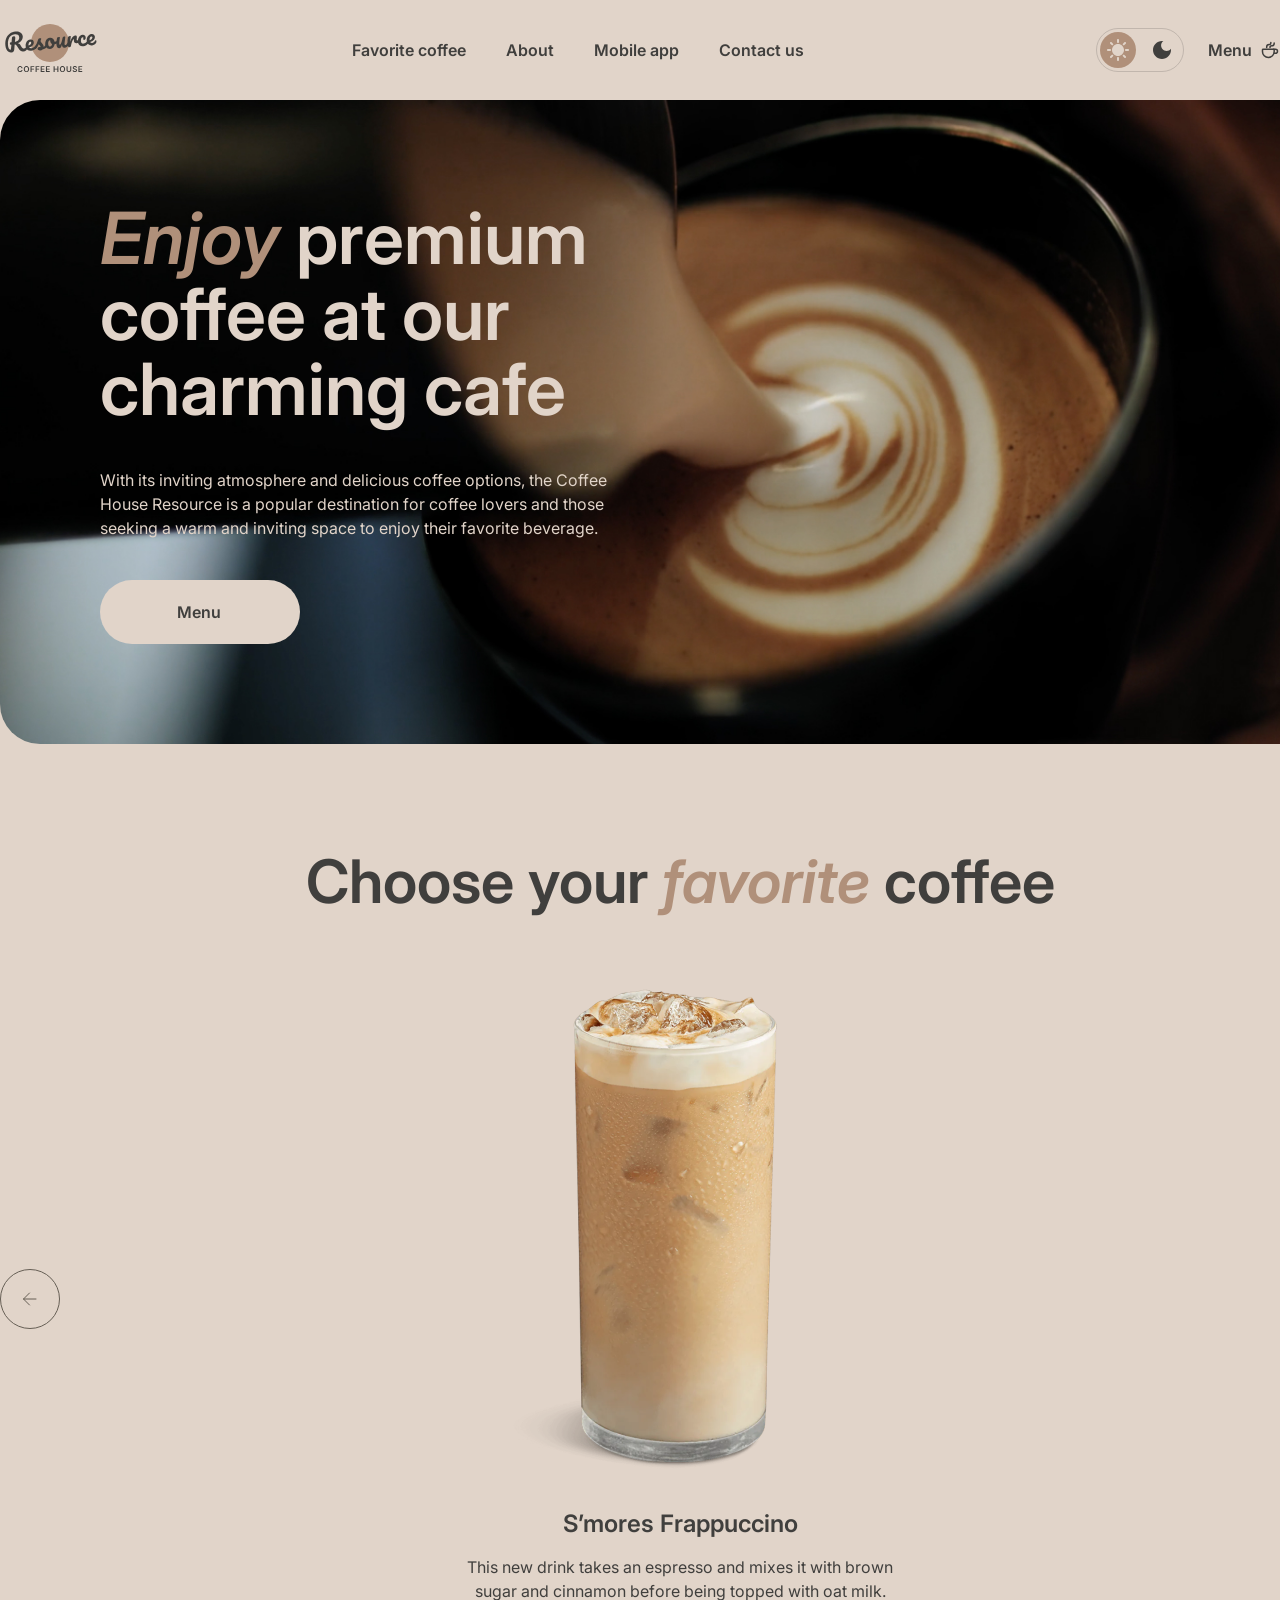
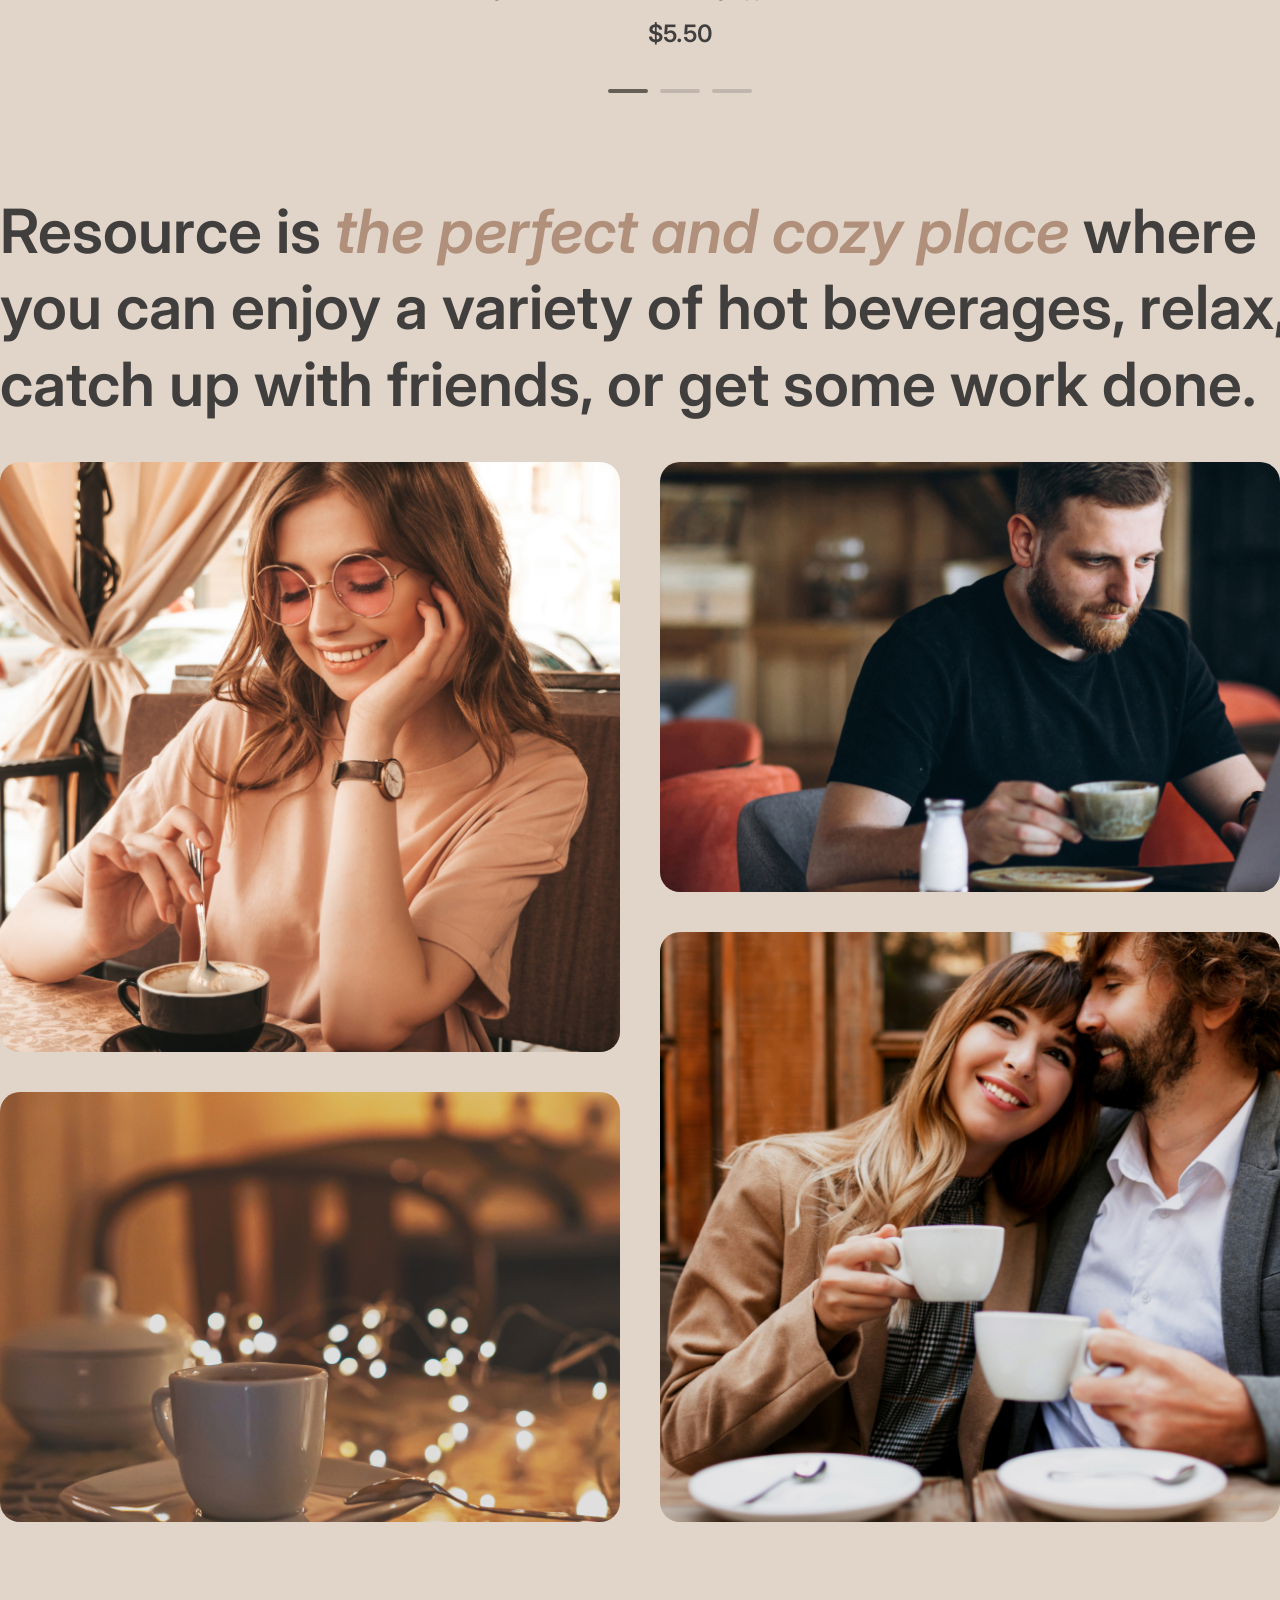
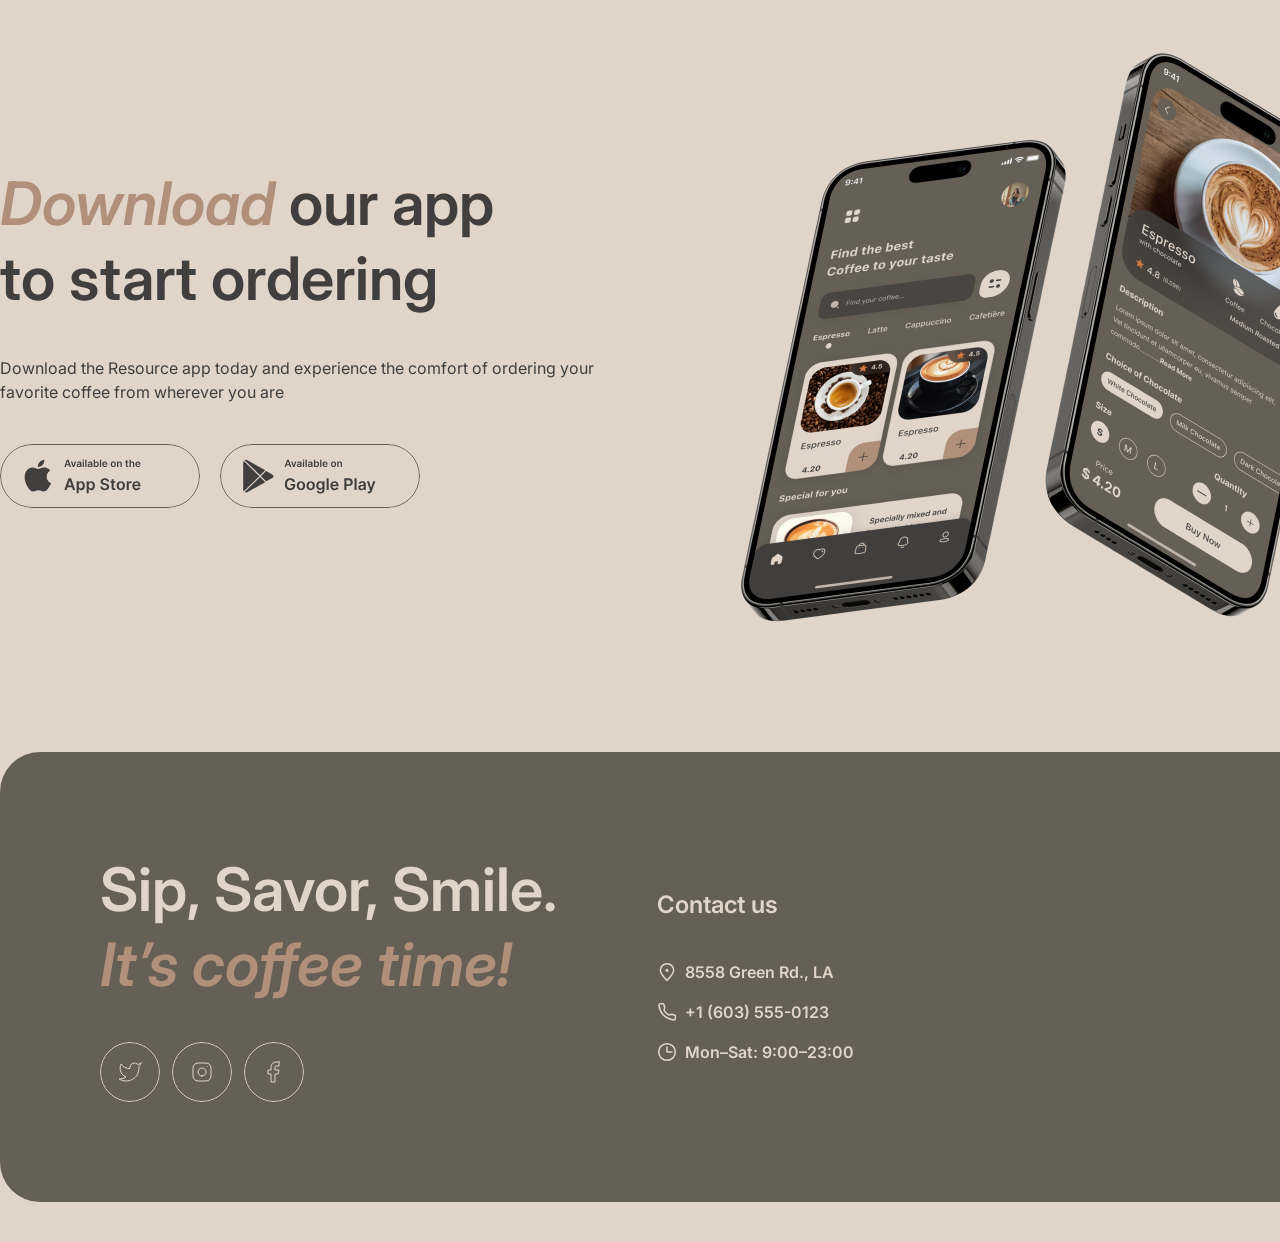
==== index.html @ 7d548858 "feat: add favicon" ====
<!DOCTYPE html>
<html lang="en">

<head>
    <meta charset="UTF-8">
    <meta name="viewport" content="width=device-width, initial-scale=1.0">
    <link rel="stylesheet" href="/css/style.css">
    <link rel="icon" href="img/icon/favicon.ico" type="image/x-icon">
    <title>Coffee House</title>
</head>

<body>
    <header class="header">
        <div class="header__container">

            <div class="header__logo">
                <a href="#">
                    <svg width="100" height="60" viewBox="0 0 100 60" fill="none" xmlns="http://www.w3.org/2000/svg">
                        <path
                            d="M69 25C69 35.4934 60.4934 44 50 44C39.5066 44 31 35.4934 31 25C31 14.5066 39.5066 6 50 6C60.4934 6 69 14.5066 69 25Z"
                            fill="#B0907A" />
                        <path
                            d="M95.6784 22.2913C95.8856 22.2732 96.0534 22.3548 96.1817 22.5364C96.326 22.7165 96.4127 22.9739 96.442 23.3086C96.4922 23.8824 96.4 24.3884 96.1652 24.8265C95.7789 25.5509 95.2359 26.1365 94.5362 26.5832C93.8524 27.0285 93.0084 27.295 92.0042 27.3829C90.4741 27.5168 89.2469 27.1664 88.3226 26.3318C87.3969 25.4812 86.8658 24.2749 86.7291 22.7129C86.6329 21.6131 86.7748 20.5727 87.1547 19.5919C87.5333 18.5951 88.1046 17.7822 88.8687 17.1532C89.6487 16.5229 90.5568 16.1623 91.5928 16.0717C92.5173 15.9908 93.2829 16.2049 93.8895 16.714C94.4948 17.2071 94.8386 17.9239 94.9209 18.8643C95.0171 19.9641 94.7016 20.9473 93.9743 21.814C93.2617 22.6633 91.9772 23.4021 90.1208 24.0303C90.5675 24.73 91.2451 25.0401 92.1537 24.9606C92.8072 24.9035 93.3279 24.7053 93.7158 24.3662C94.1197 24.0257 94.5692 23.4725 95.0643 22.7064C95.2346 22.4506 95.4393 22.3122 95.6784 22.2913ZM91.3914 18.4503C90.8016 18.5019 90.3295 18.8885 89.9751 19.6102C89.6365 20.3304 89.5098 21.1767 89.5949 22.149L89.5991 22.1968C90.5199 21.8914 91.2318 21.4918 91.7347 20.9981C92.2376 20.5044 92.4632 19.9626 92.4117 19.3729C92.3852 19.0701 92.2766 18.8386 92.0859 18.6786C91.9098 18.5013 91.6783 18.4252 91.3914 18.4503Z"
                            fill="currentColor" />
                        <path
                            d="M83.2976 28.1446C81.7356 28.2812 80.4779 27.9496 79.5245 27.1496C78.5857 26.3324 78.0529 25.1985 77.926 23.748C77.813 22.457 77.969 21.303 78.394 20.2861C78.819 19.2691 79.4149 18.4621 80.1818 17.865C80.9487 17.2679 81.7784 16.9303 82.671 16.8522C83.5477 16.7755 84.2481 16.9793 84.7723 17.4634C85.311 17.9302 85.6159 18.5701 85.6871 19.383C85.7456 20.0524 85.6437 20.6315 85.3813 21.1202C85.1348 21.6076 84.7725 21.8722 84.2944 21.914C83.9915 21.9405 83.7382 21.8904 83.5344 21.7637C83.3465 21.6356 83.2414 21.444 83.2191 21.189C83.2093 21.0774 83.2141 20.9485 83.2334 20.8022C83.2527 20.656 83.2676 20.5503 83.278 20.4851C83.3367 20.2391 83.357 20.0125 83.3389 19.8052C83.3208 19.598 83.2511 19.4435 83.1297 19.3417C83.0243 19.2385 82.876 19.1953 82.6847 19.212C82.3181 19.2441 81.9901 19.4414 81.7006 19.804C81.4097 20.1507 81.193 20.6113 81.0506 21.1859C80.9081 21.7605 80.8661 22.3826 80.9247 23.052C81.0865 24.901 81.9723 25.755 83.5821 25.6142C84.2356 25.557 84.9181 25.2804 85.6296 24.7845C86.3556 24.2713 87.0469 23.5443 87.7034 22.6035C87.8752 22.3636 88.0806 22.2332 88.3197 22.2123C88.5269 22.1942 88.6946 22.2759 88.8229 22.4574C88.9672 22.6375 89.054 22.8949 89.0832 23.2296C89.1362 23.8353 89.028 24.3427 88.7587 24.7517C88.0904 25.7417 87.2526 26.5378 86.2452 27.1399C85.2524 27.7246 84.2699 28.0595 83.2976 28.1446Z"
                            fill="currentColor" />
                        <path
                            d="M69.548 29.3475C68.9423 29.4005 68.4841 29.1193 68.1733 28.5041C67.8784 27.8874 67.6696 26.8778 67.5469 25.4752C67.3656 23.4031 67.4882 21.4088 67.9148 19.4923C68.0179 19.0175 68.2197 18.6626 68.5203 18.4275C68.8355 18.1751 69.288 18.0231 69.8778 17.9715C70.1965 17.9436 70.4232 17.9639 70.5577 18.0324C70.6921 18.101 70.7692 18.2468 70.7887 18.47C70.811 18.725 70.7416 19.3093 70.5806 20.2228C70.477 20.8743 70.3983 21.4433 70.3445 21.9298C70.2907 22.4164 70.2626 23.0131 70.2602 23.72C70.6663 22.3032 71.1584 21.1359 71.7366 20.218C72.3148 19.3001 72.8987 18.6307 73.4883 18.2097C74.0938 17.7873 74.6595 17.5531 75.1855 17.5071C76.2215 17.4165 76.7849 17.8892 76.8755 18.9252C76.8936 19.1324 76.8658 19.6408 76.7921 20.4503C76.7204 21.099 76.6915 21.503 76.7054 21.6624C76.7542 22.2203 76.9779 22.4818 77.3764 22.4469C77.8227 22.4079 78.3658 22.007 79.0057 21.2444C79.1948 21.019 79.4009 20.8966 79.6241 20.8771C79.8313 20.8589 79.9991 20.9406 80.1274 21.1221C80.2702 21.2863 80.3549 21.5198 80.3814 21.8227C80.433 22.4124 80.314 22.8886 80.0245 23.2512C79.6187 23.7525 79.1275 24.197 78.5511 24.5847C77.9893 24.9551 77.3736 25.1695 76.7042 25.2281C75.8594 25.302 75.1951 25.1433 74.7111 24.752C74.2431 24.3593 73.977 23.7963 73.9129 23.0632C73.892 22.8241 73.895 22.5829 73.9219 22.3396C73.9258 22.018 73.923 21.8015 73.9132 21.6899C73.8909 21.4349 73.7921 21.315 73.6167 21.3304C73.3777 21.3513 73.0826 21.6501 72.7315 22.2269C72.395 22.7864 72.0738 23.5212 71.768 24.4313C71.4621 25.3414 71.2322 26.2931 71.0782 27.2863C70.9684 28.0508 70.8058 28.5789 70.5904 28.8708C70.3896 29.1454 70.0421 29.3043 69.548 29.3475Z"
                            fill="currentColor" />
                        <path
                            d="M59.2452 30.2489C58.5279 30.3116 57.9096 30.0365 57.3902 29.4234C56.8853 28.793 56.5897 27.9837 56.5032 26.9955C56.3986 25.8 56.3828 24.7012 56.4557 23.6991C56.5273 22.6809 56.6975 21.598 56.9665 20.4502C57.0841 19.9581 57.2772 19.5958 57.546 19.3635C57.8148 19.1312 58.26 18.9879 58.8816 18.9335C59.2323 18.9028 59.4762 18.9377 59.6135 19.0381C59.7667 19.1371 59.8531 19.2982 59.8726 19.5214C59.8838 19.6489 59.8337 20.0869 59.7226 20.8354C59.6148 21.4391 59.534 21.9842 59.4802 22.4708C59.3078 24.1723 59.246 25.302 59.2948 25.8598C59.3241 26.1946 59.3849 26.4302 59.4771 26.5666C59.568 26.6872 59.7011 26.7398 59.8764 26.7244C60.1155 26.7035 60.3895 26.4386 60.6983 25.9298C61.023 25.4195 61.3421 24.6608 61.6555 23.6537C61.9849 22.6451 62.2788 21.4148 62.5372 19.9628C62.6229 19.4735 62.7842 19.114 63.0211 18.8845C63.2739 18.6536 63.6633 18.5151 64.1893 18.4691C64.5559 18.4371 64.8151 18.4626 64.967 18.5456C65.1174 18.6128 65.203 18.7659 65.224 19.005C65.2588 19.4035 65.1551 20.5127 64.9128 22.3328C64.645 24.412 64.532 25.6907 64.5739 26.1689C64.6004 26.4718 64.685 26.7053 64.8279 26.8694C64.9693 27.0177 65.1437 27.0827 65.3509 27.0646C65.6697 27.0367 66.0275 26.8127 66.4244 26.3925C66.8358 25.955 67.3698 25.2658 68.0263 24.325C68.198 24.0851 68.4035 23.9547 68.6425 23.9338C68.8498 23.9157 69.0175 23.9974 69.1458 24.1789C69.2901 24.359 69.3768 24.6164 69.4061 24.9511C69.4619 25.5887 69.3537 26.096 69.0815 26.4732C68.4701 27.3779 67.7896 28.1361 67.04 28.7478C66.3064 29.358 65.4375 29.7071 64.4334 29.795C63.6683 29.8619 63.0766 29.6165 62.6585 29.0588C62.2562 28.4998 62.0084 27.6863 61.9149 26.6184C61.7388 27.7259 61.4055 28.5983 60.9152 29.2355C60.4235 29.8567 59.8668 30.1945 59.2452 30.2489Z"
                            fill="currentColor" />
                        <path
                            d="M57.5606 22.8797C57.7678 22.8616 57.9362 22.9512 58.0659 23.1487C58.1956 23.3461 58.2744 23.6042 58.3023 23.923C58.3692 24.6881 58.1779 25.1626 57.7282 25.3465C56.8011 25.7649 55.7659 26.0482 54.6225 26.1964C54.4367 27.5618 53.9332 28.69 53.1117 29.5809C52.2888 30.456 51.3115 30.943 50.1799 31.042C49.2235 31.1257 48.3824 30.9664 47.6566 30.5641C46.9467 30.1605 46.383 29.5914 45.9654 28.857C45.5478 28.1226 45.3 27.3091 45.2219 26.4165C45.1159 25.2052 45.2529 24.1091 45.6328 23.1282C46.0114 22.1314 46.5841 21.3345 47.351 20.7374C48.1165 20.1243 48.9933 19.7746 49.9816 19.6881C51.1929 19.5821 52.2022 19.9194 53.0093 20.7001C53.8309 21.4634 54.3592 22.4531 54.5941 23.6692C55.339 23.5559 56.2177 23.3184 57.23 22.9568C57.3547 22.9138 57.4649 22.8881 57.5606 22.8797ZM50.1494 28.491C50.6595 28.4463 51.0797 28.2008 51.41 27.7543C51.7563 27.3064 51.959 26.6864 52.0182 25.8942C51.4948 25.6027 51.0739 25.1979 50.7555 24.6796C50.4531 24.16 50.2754 23.5974 50.2224 22.9917C50.2001 22.7367 50.2017 22.4795 50.2272 22.2203L50.1076 22.2308C49.4701 22.2866 48.9633 22.6441 48.5873 23.3034C48.2259 23.9453 48.094 24.8242 48.1916 25.9399C48.2683 26.8165 48.4942 27.4713 48.8694 27.9043C49.2605 28.3358 49.6872 28.5314 50.1494 28.491Z"
                            fill="currentColor" />
                        <path
                            d="M40.3093 32.4356C39.4805 32.5081 38.8262 32.3726 38.3464 32.0291C37.8826 31.6842 37.6298 31.2727 37.5879 30.7945C37.5517 30.3801 37.6717 30.0082 37.9481 29.6789C38.2244 29.3495 38.6575 29.1591 39.2472 29.1075C39.4544 29.0893 39.6956 29.0923 39.9708 29.1164C40.2604 29.1232 40.4777 29.1283 40.6226 29.1317C40.5704 28.7187 40.4406 28.3365 40.2332 27.9853C40.0417 27.6326 39.8038 27.3001 39.5195 26.9877C39.2338 26.6593 38.9682 26.3774 38.7228 26.1419C38.3109 27.1255 37.8851 27.9498 37.4454 28.6146C37.0216 29.2781 36.5472 29.9139 36.0222 30.5219C35.7604 30.8339 35.4701 31.0039 35.1513 31.0318C34.8963 31.0541 34.6814 30.9845 34.5067 30.8232C34.3306 30.6458 34.2307 30.4217 34.207 30.1507C34.1791 29.8319 34.2648 29.5273 34.4643 29.2368L34.7416 28.8271C35.5235 27.6665 36.1068 26.7161 36.4918 25.9757C36.7223 25.4898 36.9874 24.8482 37.2871 24.0511C37.5853 23.238 37.8735 22.4017 38.1517 21.5422C38.3932 20.8143 38.9921 20.4086 39.9484 20.3249C40.3947 20.2859 40.709 20.2985 40.8913 20.3629C41.0736 20.4273 41.1725 20.5471 41.1878 20.7224C41.1962 20.8181 41.1775 20.9723 41.1319 21.1851C41.0863 21.3978 41.0167 21.6127 40.9233 21.8297C40.6866 22.4286 40.5857 22.9273 40.6205 23.3258C40.6415 23.5649 40.7442 23.8209 40.9286 24.0938C41.1291 24.3654 41.4235 24.701 41.8118 25.1007C42.3804 25.7255 42.8131 26.2659 43.11 26.7217C43.4214 27.1603 43.6015 27.6585 43.6503 28.2163C43.6642 28.3757 43.6678 28.6003 43.6611 28.89C44.4156 28.5188 45.2617 27.6337 46.1993 26.2346C46.371 25.9947 46.5765 25.8643 46.8155 25.8434C47.0227 25.8253 47.1905 25.907 47.3188 26.0885C47.4631 26.2686 47.5498 26.526 47.5791 26.8607C47.6321 27.4664 47.5239 27.9738 47.2545 28.3828C46.544 29.4408 45.8382 30.1851 45.1371 30.6159C44.4505 31.0293 43.5747 31.2986 42.5095 31.424C41.9194 32.0217 41.186 32.3589 40.3093 32.4356Z"
                            fill="currentColor" />
                        <path
                            d="M36.6171 26.7357C36.8243 26.7176 36.9921 26.7993 37.1204 26.9808C37.2646 27.1609 37.3514 27.4183 37.3807 27.753C37.4365 28.3906 37.3283 28.898 37.0561 29.2751C36.5291 30.044 35.7502 30.7787 34.7193 31.4792C33.7044 32.1783 32.5833 32.5815 31.3559 32.6889C29.6823 32.8353 28.3436 32.4947 27.3396 31.6671C26.3356 30.8394 25.7646 29.6366 25.6266 28.0586C25.5304 26.9588 25.6722 25.9185 26.0522 24.9377C26.4308 23.9409 27.0021 23.128 27.7662 22.499C28.5462 21.8686 29.4542 21.5081 30.4903 21.4175C31.4147 21.3366 32.1803 21.5507 32.787 22.0597C33.3923 22.5529 33.7361 23.2696 33.8183 24.21C33.9145 25.3098 33.599 26.2931 32.8718 27.1598C32.1591 28.0091 30.8826 28.7472 29.0422 29.3739C29.5048 30.0723 30.294 30.3726 31.4098 30.275C32.127 30.2123 32.9183 29.8941 33.7836 29.3205C34.6634 28.7296 35.4025 27.9984 36.0009 27.1269C36.1726 26.887 36.378 26.7566 36.6171 26.7357ZM30.2888 23.7961C29.6991 23.8477 29.227 24.2343 28.8725 24.9559C28.534 25.6762 28.4073 26.5224 28.4923 27.4947L28.4965 27.5425C29.4174 27.2371 30.1293 26.8376 30.6322 26.3438C31.1351 25.8501 31.3607 25.3084 31.3091 24.7187C31.2826 24.4158 31.174 24.1844 30.9834 24.0244C30.8072 23.8471 30.5757 23.771 30.2888 23.7961Z"
                            fill="currentColor" />
                        <path
                            d="M27.6906 27.5167C27.8978 27.4986 28.0656 27.5802 28.1939 27.7618C28.3382 27.9419 28.4249 28.1993 28.4542 28.534C28.5086 29.1556 28.4004 29.663 28.1296 30.0561C27.4454 31.0475 26.7351 31.8324 25.9987 32.4108C25.261 32.9732 24.3581 33.3011 23.2902 33.3946C22.2541 33.4852 21.3451 33.2837 20.5631 32.79C19.797 32.2948 19.028 31.3985 18.256 30.1008C17.6351 29.063 17.151 28.3023 16.8035 27.8187C16.4547 27.3192 16.119 26.9711 15.7967 26.7745C15.4903 26.5764 15.1198 26.4723 14.6852 26.4622C14.6508 26.8025 14.5595 27.8705 14.4114 29.6662C14.3537 30.4743 14.3165 30.9675 14.3 31.1456C14.2256 32.1318 13.9724 32.9088 13.5402 33.4767C13.1067 34.0285 12.4038 34.347 11.4315 34.4321C10.3636 34.5255 9.38799 34.2977 8.50477 33.7486C7.63609 33.1821 6.9298 32.3605 6.38589 31.2839C5.84059 30.1912 5.50518 28.9276 5.37968 27.4931C5.1454 24.8154 5.40544 22.4637 6.15978 20.4383C6.93006 18.4114 8.10738 16.8148 9.69174 15.6482C11.2906 14.4644 13.1899 13.7762 15.3895 13.5838C16.9196 13.4499 18.223 13.5688 19.2994 13.9404C20.3759 14.312 21.1968 14.8826 21.762 15.6523C22.3432 16.4205 22.6784 17.3147 22.7676 18.3348C22.8457 19.2274 22.7073 20.1229 22.3522 21.0212C22.0117 21.9023 21.4476 22.7065 20.66 23.4339C19.8724 24.1613 18.8869 24.7374 17.7034 25.1622C18.4866 25.3024 19.1057 25.5856 19.5605 26.0115C20.0154 26.4375 20.4891 27.0787 20.9816 27.935C21.5115 28.8523 22.0112 29.5153 22.4806 29.9239C22.966 30.3312 23.4955 30.5097 24.0693 30.4595C24.5794 30.4149 25.0509 30.205 25.4838 29.8298C25.9154 29.4387 26.4456 28.7981 27.0744 27.9079C27.2461 27.668 27.4515 27.5376 27.6906 27.5167ZM11.3837 26.7269C10.8418 26.7743 10.4561 26.6796 10.2266 26.4427C10.013 26.2044 9.89225 25.9259 9.86436 25.6071C9.8309 25.2245 9.92394 24.9112 10.1435 24.6672C10.379 24.4217 10.6562 24.285 10.9749 24.2572L11.5727 24.2049C11.691 22.6205 11.8123 21.2527 11.9364 20.1015C12.053 19.0474 12.6771 18.4708 13.8088 18.3718C14.7173 18.2923 15.2071 18.659 15.2782 19.4719C15.2936 19.6472 15.2975 19.7834 15.2899 19.8804L14.9199 23.912C15.7764 23.7889 16.5393 23.5134 17.2085 23.0854C17.8937 22.656 18.4149 22.0965 18.7722 21.4067C19.1454 20.7156 19.2957 19.9556 19.2232 19.1267C19.1353 18.1226 18.7236 17.3636 17.988 16.8497C17.2524 16.3359 16.2232 16.1368 14.9002 16.2526C13.3382 16.3892 12.0016 16.8997 10.8904 17.7839C9.79381 18.6508 8.98568 19.8779 8.46605 21.4652C7.94503 23.0366 7.78003 24.9141 7.97108 27.0978C8.06033 28.1179 8.24063 28.9855 8.51198 29.7005C8.78334 30.4156 9.08648 30.9432 9.42139 31.2833C9.75631 31.6234 10.0592 31.7816 10.3302 31.7579C10.5374 31.7398 10.6957 31.6215 10.8051 31.4031C10.9304 31.1834 11.0127 30.8389 11.052 30.3697L11.3837 26.7269Z"
                            fill="currentColor" />
                        <path
                            d="M78.4033 54V48.1818H82.1874V49.0653H79.4573V50.6449H81.9914V51.5284H79.4573V53.1165H82.2101V54H78.4033Z"
                            fill="currentColor" />
                        <path
                            d="M75.9698 49.7813C75.9433 49.5332 75.8316 49.34 75.6346 49.2017C75.4395 49.0635 75.1857 48.9943 74.8732 48.9943C74.6535 48.9943 74.4651 49.0275 74.3079 49.0938C74.1507 49.1601 74.0304 49.25 73.9471 49.3637C73.8638 49.4773 73.8211 49.607 73.8192 49.7529C73.8192 49.8741 73.8467 49.9792 73.9016 50.0682C73.9585 50.1572 74.0352 50.233 74.1317 50.2955C74.2283 50.3561 74.3353 50.4072 74.4528 50.4489C74.5702 50.4906 74.6886 50.5256 74.8079 50.554L75.3533 50.6904C75.573 50.7415 75.7842 50.8106 75.9869 50.8977C76.1914 50.9849 76.3742 51.0947 76.5352 51.2273C76.698 51.3599 76.8268 51.5199 76.9215 51.7074C77.0162 51.8949 77.0636 52.1146 77.0636 52.3665C77.0636 52.7074 76.9764 53.0076 76.8022 53.2671C76.628 53.5246 76.3761 53.7263 76.0465 53.8722C75.7189 54.0161 75.3221 54.0881 74.8562 54.0881C74.4035 54.0881 74.0105 54.018 73.6772 53.8779C73.3458 53.7377 73.0863 53.5332 72.8988 53.2642C72.7132 52.9953 72.6128 52.6676 72.5977 52.2813H73.6346C73.6497 52.4839 73.7122 52.6525 73.8221 52.787C73.9319 52.9214 74.0749 53.0218 74.2511 53.0881C74.4291 53.1544 74.628 53.1875 74.8477 53.1875C75.0768 53.1875 75.2776 53.1534 75.4499 53.0852C75.6242 53.0152 75.7605 52.9186 75.859 52.7955C75.9575 52.6705 76.0077 52.5246 76.0096 52.358C76.0077 52.2065 75.9632 52.0815 75.8761 51.983C75.7889 51.8826 75.6668 51.7993 75.5096 51.733C75.3543 51.6648 75.1725 51.6042 74.9641 51.5512L74.3022 51.3807C73.823 51.2576 73.4442 51.071 73.1658 50.821C72.8893 50.5692 72.7511 50.2349 72.7511 49.8182C72.7511 49.4754 72.8439 49.1752 73.0295 48.9176C73.217 48.6601 73.4717 48.4602 73.7937 48.3182C74.1156 48.1743 74.4802 48.1023 74.8874 48.1023C75.3003 48.1023 75.6621 48.1743 75.9727 48.3182C76.2852 48.4602 76.5304 48.6582 76.7085 48.912C76.8865 49.1638 76.9783 49.4536 76.984 49.7813H75.9698Z"
                            fill="currentColor" />
                        <path
                            d="M70.2086 48.1818H71.2626V51.983C71.2626 52.3996 71.1641 52.7661 70.9672 53.0824C70.7721 53.3987 70.4975 53.6458 70.1433 53.8239C69.7891 54 69.3753 54.0881 68.9018 54.0881C68.4264 54.0881 68.0117 54 67.6575 53.8239C67.3033 53.6458 67.0287 53.3987 66.8336 53.0824C66.6386 52.7661 66.541 52.3996 66.541 51.983V48.1818H67.595V51.8949C67.595 52.1373 67.648 52.3532 67.7541 52.5426C67.862 52.732 68.0136 52.8807 68.2086 52.9886C68.4037 53.0947 68.6348 53.1477 68.9018 53.1477C69.1689 53.1477 69.3999 53.0947 69.595 52.9886C69.792 52.8807 69.9435 52.732 70.0495 52.5426C70.1556 52.3532 70.2086 52.1373 70.2086 51.8949V48.1818Z"
                            fill="currentColor" />
                        <path
                            d="M65.1444 51.0909C65.1444 51.7178 65.027 52.2548 64.7922 52.7017C64.5592 53.1468 64.241 53.4877 63.8376 53.7245C63.4361 53.9612 62.9806 54.0796 62.4711 54.0796C61.9617 54.0796 61.5052 53.9612 61.1018 53.7245C60.7003 53.4858 60.3821 53.144 60.1473 52.6989C59.9143 52.2519 59.7979 51.7159 59.7979 51.0909C59.7979 50.464 59.9143 49.9281 60.1473 49.483C60.3821 49.036 60.7003 48.6942 61.1018 48.4574C61.5052 48.2207 61.9617 48.1023 62.4711 48.1023C62.9806 48.1023 63.4361 48.2207 63.8376 48.4574C64.241 48.6942 64.5592 49.036 64.7922 49.483C65.027 49.9281 65.1444 50.464 65.1444 51.0909ZM64.0848 51.0909C64.0848 50.6496 64.0157 50.2775 63.8774 49.9745C63.741 49.6695 63.5516 49.4394 63.3092 49.2841C63.0668 49.1269 62.7874 49.0483 62.4711 49.0483C62.1549 49.0483 61.8755 49.1269 61.6331 49.2841C61.3907 49.4394 61.2003 49.6695 61.0621 49.9745C60.9257 50.2775 60.8575 50.6496 60.8575 51.0909C60.8575 51.5322 60.9257 51.9053 61.0621 52.2102C61.2003 52.5133 61.3907 52.7434 61.6331 52.9006C61.8755 53.0559 62.1549 53.1335 62.4711 53.1335C62.7874 53.1335 63.0668 53.0559 63.3092 52.9006C63.5516 52.7434 63.741 52.5133 63.8774 52.2102C64.0157 51.9053 64.0848 51.5322 64.0848 51.0909Z"
                            fill="currentColor" />
                        <path
                            d="M53.5918 54V48.1818H54.6458V50.6449H57.3418V48.1818H58.3986V54H57.3418V51.5284H54.6458V54H53.5918Z"
                            fill="currentColor" />
                        <path
                            d="M45.9482 54V48.1818H49.7323V49.0653H47.0022V50.6449H49.5363V51.5284H47.0022V53.1165H49.7551V54H45.9482Z"
                            fill="currentColor" />
                        <path
                            d="M40.6895 54V48.1818H44.4735V49.0653H41.7434V50.6449H44.2775V51.5284H41.7434V53.1165H44.4963V54H40.6895Z"
                            fill="currentColor" />
                        <path
                            d="M35.6016 54V48.1818H39.3288V49.0653H36.6555V50.6449H39.0732V51.5284H36.6555V54H35.6016Z"
                            fill="currentColor" />
                        <path
                            d="M30.5137 54V48.1818H34.2409V49.0653H31.5676V50.6449H33.9853V51.5284H31.5676V54H30.5137Z"
                            fill="currentColor" />
                        <path
                            d="M29.1181 51.0909C29.1181 51.7178 29.0007 52.2548 28.7658 52.7017C28.5328 53.1468 28.2147 53.4877 27.8113 53.7245C27.4097 53.9612 26.9542 54.0796 26.4448 54.0796C25.9353 54.0796 25.4789 53.9612 25.0755 53.7245C24.6739 53.4858 24.3558 53.144 24.1209 52.6989C23.888 52.2519 23.7715 51.7159 23.7715 51.0909C23.7715 50.464 23.888 49.9281 24.1209 49.483C24.3558 49.036 24.6739 48.6942 25.0755 48.4574C25.4789 48.2207 25.9353 48.1023 26.4448 48.1023C26.9542 48.1023 27.4097 48.2207 27.8113 48.4574C28.2147 48.6942 28.5328 49.036 28.7658 49.483C29.0007 49.9281 29.1181 50.464 29.1181 51.0909ZM28.0584 51.0909C28.0584 50.6496 27.9893 50.2775 27.851 49.9745C27.7147 49.6695 27.5253 49.4394 27.2828 49.2841C27.0404 49.1269 26.7611 49.0483 26.4448 49.0483C26.1285 49.0483 25.8491 49.1269 25.6067 49.2841C25.3643 49.4394 25.1739 49.6695 25.0357 49.9745C24.8993 50.2775 24.8311 50.6496 24.8311 51.0909C24.8311 51.5322 24.8993 51.9053 25.0357 52.2102C25.1739 52.5133 25.3643 52.7434 25.6067 52.9006C25.8491 53.0559 26.1285 53.1335 26.4448 53.1335C26.7611 53.1335 27.0404 53.0559 27.2828 52.9006C27.5253 52.7434 27.7147 52.5133 27.851 52.2102C27.9893 51.9053 28.0584 51.5322 28.0584 51.0909Z"
                            fill="currentColor" />
                        <path
                            d="M22.5536 50.1449H21.4911C21.4608 49.9707 21.4049 49.8163 21.3235 49.6818C21.2421 49.5455 21.1407 49.4299 21.0195 49.3352C20.8983 49.2406 20.7601 49.1695 20.6048 49.1222C20.4513 49.0729 20.2856 49.0483 20.1076 49.0483C19.7913 49.0483 19.511 49.1279 19.2667 49.287C19.0224 49.4442 18.8311 49.6752 18.6928 49.9801C18.5546 50.2832 18.4854 50.6534 18.4854 51.0909C18.4854 51.536 18.5546 51.911 18.6928 52.2159C18.833 52.519 19.0243 52.7481 19.2667 52.9034C19.511 53.0568 19.7904 53.1335 20.1048 53.1335C20.279 53.1335 20.4419 53.1108 20.5934 53.0654C20.7468 53.018 20.8841 52.9489 21.0053 52.858C21.1284 52.7671 21.2317 52.6553 21.315 52.5227C21.4002 52.3902 21.4589 52.2387 21.4911 52.0682L22.5536 52.0739C22.5138 52.3504 22.4277 52.6099 22.2951 52.8523C22.1644 53.0947 21.993 53.3087 21.7809 53.4943C21.5688 53.6781 21.3207 53.822 21.0366 53.9262C20.7525 54.0284 20.4371 54.0796 20.0906 54.0796C19.5792 54.0796 19.1228 53.9612 18.7212 53.7245C18.3197 53.4877 18.0034 53.1459 17.7724 52.6989C17.5413 52.2519 17.4258 51.7159 17.4258 51.0909C17.4258 50.464 17.5423 49.9281 17.7752 49.483C18.0082 49.036 18.3254 48.6942 18.7269 48.4574C19.1284 48.2207 19.583 48.1023 20.0906 48.1023C20.4144 48.1023 20.7156 48.1477 20.994 48.2387C21.2724 48.3296 21.5205 48.4631 21.7383 48.6392C21.9561 48.8135 22.1351 49.0275 22.2752 49.2813C22.4173 49.5332 22.5101 49.821 22.5536 50.1449Z"
                            fill="currentColor" />
                    </svg>
                </a>
            </div>

            <nav class="header__nav">
                <ul class="header__nav-list">
                    <li><a href="#slider">Favorite coffee</a></li>
                    <li><a href="#about">About</a></li>
                    <li><a href="#app">Mobile app</a></li>
                    <li><a href="#footer">Contact us</a></li>
                    <li>
                        <div class="header__menu-mobile">
                            <a href="menu.html">Menu</a>
                            <svg width="40" height="40" viewBox="0 0 40 40" fill="none"
                                xmlns="http://www.w3.org/2000/svg">
                                <path
                                    d="M28.334 18.9333V25C28.334 30.5228 23.8568 35 18.334 35H15.0007C9.4778 35 5.00065 30.5228 5.00065 25V18.9333C5.00065 18.602 5.26928 18.3333 5.60065 18.3333H27.734C28.0654 18.3333 28.334 18.602 28.334 18.9333Z"
                                    stroke="currentColor" stroke-width="2" stroke-linecap="round"
                                    stroke-linejoin="round" />
                                <path
                                    d="M20.0007 15C20.0007 13.3334 21.1911 11.6667 23.5721 11.6667C24.0926 11.6667 24.7143 11.6667 25.334 11.6667C26.9909 11.6667 28.334 10.3236 28.334 8.66671V5.83337"
                                    stroke="currentColor" stroke-width="2" stroke-linecap="round"
                                    stroke-linejoin="round" />
                                <path
                                    d="M13.3327 15V12.1667C13.3327 10.5098 14.6758 9.16667 16.3327 9.16667H19.666C20.7706 9.16667 21.666 8.27124 21.666 7.16667V5"
                                    stroke="currentColor" stroke-width="2" stroke-linecap="round"
                                    stroke-linejoin="round" />
                                <path
                                    d="M26.666 18.3334H30.8327C33.1339 18.3334 34.9993 20.1989 34.9993 22.5C34.9993 24.8012 33.1339 26.6667 30.8327 26.6667H28.3327"
                                    stroke="currentColor" stroke-width="2" stroke-linecap="round"
                                    stroke-linejoin="round" />
                            </svg>

                        </div>
                    </li>
                </ul>
            </nav>

            <div class="header__theme">
                <div class="header__theme-switch">

                    <div class="switch-btn active" id="light">
                        <svg width="22" height="22" viewBox="0 0 22 22" fill="none" xmlns="http://www.w3.org/2000/svg">
                            <path
                                d="M10 3V1C10 0.45 10.45 0 11 0C11.55 0 12 0.45 12 1V3C12 3.55 11.55 4 11 4C10.45 4 10 3.55 10 3ZM17.36 6.05L18.77 4.63C19.16 4.24 19.16 3.61 18.77 3.22C18.38 2.83 17.75 2.83 17.36 3.22L15.95 4.64C15.56 5.03 15.56 5.66 15.95 6.05C16.34 6.44 16.97 6.44 17.36 6.05ZM21 10H19C18.45 10 18 10.45 18 11C18 11.55 18.45 12 19 12H21C21.55 12 22 11.55 22 11C22 10.45 21.55 10 21 10ZM11 18C10.45 18 10 18.45 10 19V21C10 21.55 10.45 22 11 22C11.55 22 12 21.55 12 21V19C12 18.45 11.55 18 11 18ZM4.64 6.05L3.22 4.64C2.83 4.25 2.83 3.61 3.22 3.23C3.61 2.85 4.25 2.84 4.63 3.23L6.04 4.64C6.43 5.03 6.43 5.67 6.04 6.05C5.65 6.43 5.02 6.44 4.64 6.05ZM15.95 15.95C15.56 16.34 15.56 16.98 15.95 17.36L17.36 18.77C17.75 19.16 18.39 19.16 18.77 18.77C19.16 18.38 19.16 17.74 18.77 17.36L17.36 15.95C16.98 15.56 16.34 15.56 15.95 15.95ZM1 12H3C3.55 12 4 11.55 4 11C4 10.45 3.55 10 3 10H1C0.45 10 0 10.45 0 11C0 11.55 0.45 12 1 12ZM4.64 18.78L6.05 17.37C6.44 16.98 6.44 16.34 6.05 15.96C5.66 15.58 5.02 15.57 4.64 15.96L3.23 17.37C2.84 17.76 2.84 18.4 3.23 18.78C3.61 19.17 4.25 19.17 4.64 18.78ZM11 5C7.69 5 5 7.69 5 11C5 14.31 7.69 17 11 17C14.31 17 17 14.31 17 11C17 7.69 14.31 5 11 5Z"
                                fill="currentColor" />
                        </svg>
                    </div>
                    <div class="switch-btn" id="dark">
                        <svg width="18" height="18" viewBox="0 0 18 18" fill="none" xmlns="http://www.w3.org/2000/svg">
                            <path
                                d="M9 0C4.03 0 0 4.03 0 9C0 13.97 4.03 18 9 18C13.97 18 18 13.97 18 9C18 8.54 17.96 8.08 17.9 7.64C16.92 9.01 15.32 9.9 13.5 9.9C10.52 9.9 8.1 7.48 8.1 4.5C8.1 2.69 8.99 1.08 10.36 0.0999999C9.92 0.0399999 9.46 0 9 0Z"
                                fill="currentColor" />
                        </svg>
                    </div>
                </div>
                <div class="header__menu">
                    <a href="menu.html">Menu</a>
                    <svg width="20" height="20" viewBox="0 0 20 20" fill="none" xmlns="http://www.w3.org/2000/svg">
                        <path
                            d="M14.166 9.76667V11.6667C14.166 14.8883 11.5543 17.5 8.33268 17.5C5.11102 17.5 2.49935 14.8883 2.49935 11.6667V9.76667C2.49935 9.4353 2.76798 9.16667 3.09935 9.16667H13.566C13.8974 9.16667 14.166 9.4353 14.166 9.76667Z"
                            stroke="currentColor" stroke-width="1.5" stroke-linecap="round" stroke-linejoin="round" />
                        <path
                            d="M9.99935 7.50002C9.99935 6.66669 10.5946 5.83335 11.7851 5.83335C13.1 5.83335 14.166 4.76737 14.166 3.4524V2.91669"
                            stroke="currentColor" stroke-width="1.5" stroke-linecap="round" stroke-linejoin="round" />
                        <path
                            d="M6.66732 7.5V7.08333C6.66732 5.70262 7.78661 4.58333 9.16732 4.58333C10.0878 4.58333 10.834 3.83714 10.834 2.91667V2.5"
                            stroke="currentColor" stroke-width="1.5" stroke-linecap="round" stroke-linejoin="round" />
                        <path
                            d="M13.334 9.16669H15.4173C16.5679 9.16669 17.5007 10.0994 17.5007 11.25C17.5007 12.4006 16.5679 13.3334 15.4173 13.3334H14.1673"
                            stroke="currentColor" stroke-width="1.5" stroke-linecap="round" stroke-linejoin="round" />
                    </svg>
                </div>
                <button class="header__burger" aria-label="Open menu">
                    <span></span>
                    <span></span>
                </button>
            </div>
        </div>
    </header>

    <section class="hero">
        <div class="hero__container">
            <h1 class="hero__title"><span>Enjoy</span> premium coffee at our charming cafe</h1>
            <div class="hero__descr">
                With its inviting atmosphere and delicious coffee options, the Coffee<br> House Resource is a popular
                destination for coffee lovers and those<br> seeking a warm and inviting space to enjoy their favorite
                beverage.
            </div>
            <a class="hero__btn" href="menu.html">
                <span>Menu</span>

                <svg class="hero__btn-ico" width="20" height="20" viewBox="0 0 20 20" fill="none"
                    xmlns="http://www.w3.org/2000/svg">
                    <path
                        d="M14.166 9.76667V11.6667C14.166 14.8883 11.5543 17.5 8.33268 17.5C5.11102 17.5 2.49935 14.8883 2.49935 11.6667V9.76667C2.49935 9.4353 2.76798 9.16667 3.09935 9.16667H13.566C13.8974 9.16667 14.166 9.4353 14.166 9.76667Z"
                        stroke="currentColor" stroke-width="1.5" stroke-linecap="round" stroke-linejoin="round" />
                    <path
                        d="M9.99935 7.50002C9.99935 6.66669 10.5946 5.83335 11.7851 5.83335C13.1 5.83335 14.166 4.76737 14.166 3.4524V2.91669"
                        stroke="currentColor" stroke-width="1.5" stroke-linecap="round" stroke-linejoin="round" />
                    <path
                        d="M6.66732 7.5V7.08333C6.66732 5.70262 7.78661 4.58333 9.16732 4.58333C10.0878 4.58333 10.834 3.83714 10.834 2.91667V2.5"
                        stroke="currentColor" stroke-width="1.5" stroke-linecap="round" stroke-linejoin="round" />
                    <path
                        d="M13.334 9.16669H15.4173C16.5679 9.16669 17.5007 10.0994 17.5007 11.25C17.5007 12.4006 16.5679 13.3334 15.4173 13.3334H14.1673"
                        stroke="currentColor" stroke-width="1.5" stroke-linecap="round" stroke-linejoin="round" />
                </svg>
            </a>
        </div>
    </section>

    <section id="slider" class="slider">
        <div class="slider__container">
            <h2 class="slider__title">Choose your <span>favorite</span> coffee</h2>
            <div class="slider__content">
                <div class="slider__img">
                    <img src="/img/slider/coffee-slider-1.png" alt="S’mores Frappuccino">
                </div>
                <div class="slider__coffee-name">S’mores Frappuccino</div>
                <div class="slider__descr">This new drink takes an espresso and mixes it with brown<br> sugar and
                    cinnamon
                    before being topped with oat milk.</div>
                <div class="slider__price">$5.50</div>
            </div>
            <!-- <div class="slider__content">
                <div class="slider__img">
                    <img src="/img/slider/coffee-slider-2.png" alt="Caramel Macchiato">
                </div>
                <div class="slider__coffee-name">Caramel Macchiato</div>
                <div class="slider__descr">Fragrant and unique classic espresso with rich caramel-peanut<br> syrup, with
                    cream under whipped thick foam.</div>
                <div class="slider__price">$5.00</div>
            </div>
            <div class="slider__content">
                <div class="slider__img">
                    <img src="/img/slider/coffee-slider-3.png" alt="Ice coffee">
                </div>
                <div class="slider__coffee-name">Ice coffee</div>
                <div class="slider__descr">A popular summer drink that tones and invigorates. Prepared<br> from coffee,
                    milk and ice.</div>
                <div class="slider__price">$4.50</div>
            </div> -->

            <div class="slider__btn btn-prev">
                <svg width="60" height="60" viewBox="0 0 60 60" fill="none" xmlns="http://www.w3.org/2000/svg">
                    <rect x="0.5" y="0.5" width="59" height="59" rx="29.5" stroke="#665F55" />
                    <path d="M36 30H23.5M29.5 36L23.5 30L29.5 24" stroke="currentColor" stroke-linecap="round"
                        stroke-linejoin="round" />
                </svg>
            </div>
            <div class="slider__btn btn-next">
                <svg width="60" height="60" viewBox="0 0 60 60" fill="none" xmlns="http://www.w3.org/2000/svg">
                    <rect x="0.5" y="0.5" width="59" height="59" rx="29.5" stroke="#665F55" />
                    <path d="M24 30H36.5M30.5 36L36.5 30L30.5 24" stroke="currentColor" stroke-linecap="round"
                        stroke-linejoin="round" />
                </svg>
            </div>

            <div class="slider__dots">
                <span class="dot active"></span>
                <span class="dot"></span>
                <span class="dot"></span>
            </div>
        </div>
    </section>

    <section id="about" class="about">
        <div class="about__container">
            <h2 class="about__title">
                Resource is <span>the perfect and cozy place</span> where you can enjoy a variety of hot beverages,
                relax, catch up with friends, or get some work done.
            </h2>
            <div class="about__images">
                <div class="about__item item-1">
                    <img src="img/about/about-1.jpg" alt="girl">
                </div>
                <div class="about__item item-2">
                    <img src="img/about/about-2.jpg" alt="cup">
                </div>
                <div class="about__item item-3">
                    <img src="img/about/about-3.jpg" alt="man">
                </div>
                <div class="about__item item-4">
                    <img src="img/about/about-4.jpg" alt="couple">
                </div>
            </div>
        </div>
    </section>

    <section id="app" class="app">
        <div class="app__container">
            <div class="app__content">
                <h2 class="app__title"><span>Download</span> our app<br> to start ordering</h2>
                <div class="app__descr">
                    Download the Resource app today and experience the comfort of ordering your favorite coffee from
                    wherever you are
                </div>
                <div class="app__btns">
                    <svg width="200" height="64" viewBox="0 0 200 64" fill="none" xmlns="http://www.w3.org/2000/svg">
                        <rect x="0.5" y="0.5" width="199" height="63" rx="31.5" stroke="#665F55" />
                        <path
                            d="M46.7073 32.6307C46.6704 28.6324 50.065 26.6872 50.2203 26.5966C48.2977 23.8637 45.3178 23.4903 44.2707 23.4605C41.7679 23.2037 39.3403 24.9206 38.0654 24.9206C36.765 24.9206 34.8017 23.4853 32.6858 23.5275C29.9629 23.5684 27.4157 25.1055 26.0186 27.4923C23.1354 32.359 25.2857 39.5108 28.048 43.4446C29.4298 45.3712 31.0444 47.5223 33.1578 47.4466C35.2254 47.3635 35.9978 46.1614 38.4929 46.1614C40.9651 46.1614 41.6903 47.4466 43.8457 47.3983C46.0647 47.3635 47.4618 45.463 48.7952 43.519C50.392 41.3108 51.0333 39.1362 51.0588 39.0245C51.0066 39.0071 46.7493 37.4229 46.7073 32.6307Z"
                            fill="currentColor" />
                        <path
                            d="M42.6357 20.8727C43.7477 19.5168 44.5086 17.672 44.2974 15.8C42.6879 15.8695 40.675 16.8855 39.5159 18.2117C38.4903 19.3803 37.5742 21.2957 37.8109 23.097C39.6189 23.2285 41.4753 22.2075 42.6357 20.8727Z"
                            fill="currentColor" />
                        <path
                            d="M65.748 23H64.3417L66.9021 15.7273H68.5285L71.0924 23H69.6862L67.7437 17.2188H67.6869L65.748 23ZM65.7941 20.1484H69.6294V21.2067H65.7941V20.1484ZM76.1821 17.5455L74.2396 23H72.8192L70.8767 17.5455H72.2474L73.501 21.5973H73.5578L74.8149 17.5455H76.1821ZM78.485 23.1101C78.1394 23.1101 77.828 23.0485 77.551 22.9254C77.2764 22.8 77.0586 22.6153 76.8976 22.3714C76.739 22.1276 76.6597 21.8269 76.6597 21.4695C76.6597 21.1617 76.7165 20.9072 76.8302 20.706C76.9438 20.5047 77.0989 20.3438 77.2954 20.223C77.4919 20.1023 77.7132 20.0111 77.9594 19.9496C78.208 19.8857 78.4649 19.8395 78.73 19.8111C79.0496 19.7779 79.3089 19.7483 79.5077 19.7223C79.7066 19.6939 79.851 19.6513 79.941 19.5945C80.0333 19.5353 80.0795 19.4441 80.0795 19.321V19.2997C80.0795 19.0322 80.0001 18.825 79.8415 18.6783C79.6829 18.5315 79.4545 18.4581 79.1562 18.4581C78.8413 18.4581 78.5915 18.5268 78.4069 18.6641C78.2246 18.8014 78.1015 18.9635 78.0376 19.1506L76.8373 18.9801C76.932 18.6487 77.0882 18.3717 77.306 18.1491C77.5238 17.9242 77.7902 17.7562 78.105 17.6449C78.4199 17.5312 78.7679 17.4744 79.1491 17.4744C79.4118 17.4744 79.6734 17.5052 79.9339 17.5668C80.1943 17.6283 80.4322 17.7301 80.6476 17.8722C80.8631 18.0118 81.0359 18.2024 81.1661 18.4439C81.2987 18.6854 81.365 18.9872 81.365 19.3494V23H80.1292V22.2507H80.0866C80.0084 22.4022 79.8983 22.5443 79.7563 22.6768C79.6166 22.8071 79.4403 22.9124 79.2272 22.9929C79.0165 23.071 78.7691 23.1101 78.485 23.1101ZM78.8188 22.1655C79.0769 22.1655 79.3006 22.1146 79.49 22.0128C79.6794 21.9086 79.825 21.7713 79.9268 21.6009C80.0309 21.4304 80.083 21.2446 80.083 21.0433V20.4006C80.0428 20.4337 79.9741 20.4645 79.877 20.4929C79.7823 20.5213 79.6758 20.5462 79.5574 20.5675C79.4391 20.5888 79.3219 20.6077 79.2059 20.6243C79.0899 20.6409 78.9893 20.6551 78.904 20.6669C78.7123 20.6929 78.5406 20.7356 78.3891 20.7947C78.2376 20.8539 78.118 20.9368 78.0305 21.0433C77.9429 21.1475 77.8991 21.2824 77.8991 21.4482C77.8991 21.6849 77.9855 21.8636 78.1583 21.9844C78.3311 22.1051 78.5513 22.1655 78.8188 22.1655ZM82.6576 23V17.5455H83.9431V23H82.6576ZM83.3039 16.7713C83.1003 16.7713 82.9251 16.7038 82.7783 16.5689C82.6315 16.4316 82.5581 16.267 82.5581 16.0753C82.5581 15.8812 82.6315 15.7166 82.7783 15.5817C82.9251 15.4444 83.1003 15.3757 83.3039 15.3757C83.5099 15.3757 83.685 15.4444 83.8295 15.5817C83.9762 15.7166 84.0496 15.8812 84.0496 16.0753C84.0496 16.267 83.9762 16.4316 83.8295 16.5689C83.685 16.7038 83.5099 16.7713 83.3039 16.7713ZM86.5505 15.7273V23H85.265V15.7273H86.5505ZM89.442 23.1101C89.0964 23.1101 88.7851 23.0485 88.5081 22.9254C88.2335 22.8 88.0157 22.6153 87.8547 22.3714C87.6961 22.1276 87.6167 21.8269 87.6167 21.4695C87.6167 21.1617 87.6736 20.9072 87.7872 20.706C87.9008 20.5047 88.0559 20.3438 88.2524 20.223C88.4489 20.1023 88.6702 20.0111 88.9165 19.9496C89.165 19.8857 89.4219 19.8395 89.6871 19.8111C90.0067 19.7779 90.2659 19.7483 90.4648 19.7223C90.6636 19.6939 90.808 19.6513 90.898 19.5945C90.9903 19.5353 91.0365 19.4441 91.0365 19.321V19.2997C91.0365 19.0322 90.9572 18.825 90.7986 18.6783C90.6399 18.5315 90.4115 18.4581 90.1132 18.4581C89.7983 18.4581 89.5486 18.5268 89.3639 18.6641C89.1816 18.8014 89.0585 18.9635 88.9946 19.1506L87.7943 18.9801C87.889 18.6487 88.0452 18.3717 88.2631 18.1491C88.4809 17.9242 88.7472 17.7562 89.0621 17.6449C89.3769 17.5312 89.7249 17.4744 90.1061 17.4744C90.3689 17.4744 90.6305 17.5052 90.8909 17.5668C91.1513 17.6283 91.3892 17.7301 91.6047 17.8722C91.8201 18.0118 91.9929 18.2024 92.1231 18.4439C92.2557 18.6854 92.322 18.9872 92.322 19.3494V23H91.0862V22.2507H91.0436C90.9655 22.4022 90.8554 22.5443 90.7133 22.6768C90.5737 22.8071 90.3973 22.9124 90.1842 22.9929C89.9735 23.071 89.7261 23.1101 89.442 23.1101ZM89.7758 22.1655C90.0339 22.1655 90.2576 22.1146 90.447 22.0128C90.6364 21.9086 90.782 21.7713 90.8838 21.6009C90.988 21.4304 91.04 21.2446 91.04 21.0433V20.4006C90.9998 20.4337 90.9311 20.4645 90.8341 20.4929C90.7394 20.5213 90.6328 20.5462 90.5145 20.5675C90.3961 20.5888 90.2789 20.6077 90.1629 20.6243C90.0469 20.6409 89.9463 20.6551 89.8611 20.6669C89.6693 20.6929 89.4977 20.7356 89.3461 20.7947C89.1946 20.8539 89.0751 20.9368 88.9875 21.0433C88.8999 21.1475 88.8561 21.2824 88.8561 21.4482C88.8561 21.6849 88.9425 21.8636 89.1153 21.9844C89.2881 22.1051 89.5083 22.1655 89.7758 22.1655ZM93.6714 23V15.7273H94.9569V18.4474H95.0102C95.0765 18.3149 95.17 18.174 95.2907 18.0249C95.4115 17.8733 95.5748 17.7443 95.7808 17.6378C95.9868 17.5289 96.2496 17.4744 96.5692 17.4744C96.9906 17.4744 97.3705 17.5821 97.7091 17.7976C98.05 18.0107 98.3199 18.3267 98.5187 18.7457C98.72 19.1624 98.8206 19.6738 98.8206 20.2798C98.8206 20.8788 98.7223 21.3878 98.5258 21.8068C98.3293 22.2259 98.0618 22.5455 97.7233 22.7656C97.3847 22.9858 97.0012 23.0959 96.5727 23.0959C96.2602 23.0959 96.001 23.0438 95.795 22.9396C95.589 22.8355 95.4233 22.71 95.2979 22.5632C95.1747 22.4141 95.0789 22.2732 95.0102 22.1406H94.9356V23H93.6714ZM94.9321 20.2727C94.9321 20.6255 94.9818 20.9344 95.0812 21.1996C95.183 21.4647 95.3286 21.6719 95.518 21.821C95.7098 21.9678 95.9418 22.0412 96.214 22.0412C96.4981 22.0412 96.7361 21.9654 96.9278 21.8139C97.1196 21.66 97.264 21.4505 97.3611 21.1854C97.4605 20.9179 97.5102 20.6136 97.5102 20.2727C97.5102 19.9342 97.4617 19.6335 97.3646 19.3707C97.2675 19.108 97.1231 18.902 96.9314 18.7528C96.7396 18.6037 96.5005 18.5291 96.214 18.5291C95.9394 18.5291 95.7062 18.6013 95.5145 18.7457C95.3227 18.8902 95.1771 19.0926 95.0777 19.353C94.9806 19.6134 94.9321 19.92 94.9321 20.2727ZM101.199 15.7273V23H99.9134V15.7273H101.199ZM104.936 23.1065C104.389 23.1065 103.916 22.9929 103.519 22.7656C103.123 22.536 102.819 22.2116 102.606 21.7926C102.393 21.3712 102.286 20.8752 102.286 20.3047C102.286 19.7436 102.393 19.2512 102.606 18.8274C102.822 18.4013 103.122 18.0698 103.508 17.8331C103.894 17.594 104.347 17.4744 104.868 17.4744C105.204 17.4744 105.522 17.5289 105.82 17.6378C106.121 17.7443 106.386 17.91 106.615 18.1349C106.847 18.3598 107.03 18.6463 107.162 18.9943C107.295 19.34 107.361 19.7519 107.361 20.2301V20.6243H102.89V19.7578H106.129C106.126 19.5116 106.073 19.2926 105.969 19.1009C105.865 18.9067 105.719 18.754 105.532 18.6428C105.348 18.5315 105.132 18.4759 104.886 18.4759C104.623 18.4759 104.392 18.5398 104.193 18.6676C103.995 18.7931 103.84 18.9588 103.728 19.1648C103.619 19.3684 103.564 19.5921 103.561 19.8359V20.5923C103.561 20.9096 103.619 21.1818 103.735 21.4091C103.851 21.634 104.014 21.8068 104.222 21.9276C104.43 22.0459 104.674 22.1051 104.953 22.1051C105.14 22.1051 105.31 22.0791 105.461 22.027C105.613 21.9725 105.744 21.8932 105.855 21.7891C105.967 21.6849 106.051 21.5559 106.108 21.402L107.308 21.5369C107.232 21.8542 107.088 22.1312 106.875 22.3679C106.664 22.6023 106.394 22.7846 106.065 22.9148C105.736 23.0426 105.359 23.1065 104.936 23.1065ZM113.308 23.1065C112.776 23.1065 112.314 22.9893 111.923 22.755C111.533 22.5206 111.23 22.1927 111.014 21.7713C110.801 21.3499 110.695 20.8575 110.695 20.294C110.695 19.7306 110.801 19.237 111.014 18.8132C111.23 18.3894 111.533 18.0604 111.923 17.826C112.314 17.5916 112.776 17.4744 113.308 17.4744C113.841 17.4744 114.303 17.5916 114.693 17.826C115.084 18.0604 115.386 18.3894 115.599 18.8132C115.814 19.237 115.922 19.7306 115.922 20.294C115.922 20.8575 115.814 21.3499 115.599 21.7713C115.386 22.1927 115.084 22.5206 114.693 22.755C114.303 22.9893 113.841 23.1065 113.308 23.1065ZM113.315 22.0767C113.604 22.0767 113.846 21.9974 114.04 21.8388C114.234 21.6778 114.378 21.4624 114.473 21.1925C114.57 20.9226 114.619 20.6219 114.619 20.2905C114.619 19.9567 114.57 19.6548 114.473 19.3849C114.378 19.1127 114.234 18.8961 114.04 18.7351C113.846 18.5741 113.604 18.4936 113.315 18.4936C113.02 18.4936 112.773 18.5741 112.577 18.7351C112.383 18.8961 112.237 19.1127 112.14 19.3849C112.045 19.6548 111.998 19.9567 111.998 20.2905C111.998 20.6219 112.045 20.9226 112.14 21.1925C112.237 21.4624 112.383 21.6778 112.577 21.8388C112.773 21.9974 113.02 22.0767 113.315 22.0767ZM118.299 19.804V23H117.013V17.5455H118.242V18.4723H118.306C118.431 18.1669 118.631 17.9242 118.906 17.7443C119.183 17.5644 119.525 17.4744 119.932 17.4744C120.309 17.4744 120.636 17.5549 120.916 17.7159C121.197 17.8769 121.415 18.1101 121.569 18.4155C121.725 18.7209 121.802 19.0914 121.8 19.527V23H120.514V19.7259C120.514 19.3613 120.42 19.076 120.23 18.87C120.043 18.6641 119.784 18.5611 119.453 18.5611C119.228 18.5611 119.028 18.6108 118.853 18.7102C118.68 18.8073 118.544 18.9482 118.444 19.1328C118.347 19.3175 118.299 19.5412 118.299 19.804ZM128.311 17.5455V18.5398H125.175V17.5455H128.311ZM125.949 16.2386H127.235V21.3594C127.235 21.5322 127.261 21.6648 127.313 21.7571C127.368 21.8471 127.439 21.9086 127.526 21.9418C127.614 21.9749 127.711 21.9915 127.817 21.9915C127.898 21.9915 127.971 21.9856 128.038 21.9737C128.106 21.9619 128.158 21.9512 128.194 21.9418L128.41 22.9467C128.342 22.9704 128.244 22.9964 128.116 23.0249C127.99 23.0533 127.836 23.0698 127.654 23.0746C127.332 23.084 127.042 23.0355 126.784 22.929C126.526 22.8201 126.321 22.652 126.17 22.4247C126.021 22.1974 125.947 21.9134 125.949 21.5724V16.2386ZM130.789 19.804V23H129.503V15.7273H130.76V18.4723H130.824C130.952 18.1645 131.15 17.9219 131.417 17.7443C131.687 17.5644 132.031 17.4744 132.447 17.4744C132.826 17.4744 133.156 17.5537 133.438 17.7124C133.72 17.871 133.937 18.103 134.091 18.4084C134.248 18.7138 134.326 19.0866 134.326 19.527V23H133.04V19.7259C133.04 19.3589 132.946 19.0736 132.756 18.87C132.569 18.6641 132.306 18.5611 131.968 18.5611C131.741 18.5611 131.537 18.6108 131.357 18.7102C131.179 18.8073 131.04 18.9482 130.938 19.1328C130.839 19.3175 130.789 19.5412 130.789 19.804ZM138.051 23.1065C137.504 23.1065 137.032 22.9929 136.634 22.7656C136.239 22.536 135.934 22.2116 135.721 21.7926C135.508 21.3712 135.402 20.8752 135.402 20.3047C135.402 19.7436 135.508 19.2512 135.721 18.8274C135.937 18.4013 136.237 18.0698 136.623 17.8331C137.009 17.594 137.463 17.4744 137.983 17.4744C138.32 17.4744 138.637 17.5289 138.935 17.6378C139.236 17.7443 139.501 17.91 139.731 18.1349C139.963 18.3598 140.145 18.6463 140.277 18.9943C140.41 19.34 140.476 19.7519 140.476 20.2301V20.6243H136.005V19.7578H139.244C139.242 19.5116 139.188 19.2926 139.084 19.1009C138.98 18.9067 138.834 18.754 138.647 18.6428C138.463 18.5315 138.247 18.4759 138.001 18.4759C137.738 18.4759 137.508 18.5398 137.309 18.6676C137.11 18.7931 136.955 18.9588 136.843 19.1648C136.735 19.3684 136.679 19.5921 136.677 19.8359V20.5923C136.677 20.9096 136.735 21.1818 136.851 21.4091C136.967 21.634 137.129 21.8068 137.337 21.9276C137.545 22.0459 137.789 22.1051 138.069 22.1051C138.256 22.1051 138.425 22.0791 138.576 22.027C138.728 21.9725 138.859 21.8932 138.971 21.7891C139.082 21.6849 139.166 21.5559 139.223 21.402L140.423 21.5369C140.347 21.8542 140.203 22.1312 139.99 22.3679C139.779 22.6023 139.509 22.7846 139.18 22.9148C138.851 23.0426 138.475 23.1065 138.051 23.1065Z"
                            fill="currentColor" />
                        <path
                            d="M66.642 46H64.392L68.4886 34.3636H71.0909L75.1932 46H72.9432L69.8352 36.75H69.7443L66.642 46ZM66.7159 41.4375H72.8523V43.1307H66.7159V41.4375ZM76.6349 49.2727V37.2727H78.6577V38.7159H78.777C78.883 38.5038 79.0327 38.2784 79.2259 38.0398C79.419 37.7973 79.6804 37.5909 80.0099 37.4205C80.3395 37.2462 80.7599 37.1591 81.2713 37.1591C81.9455 37.1591 82.5535 37.3314 83.0952 37.6761C83.6406 38.017 84.0724 38.5227 84.3906 39.1932C84.7126 39.8598 84.8736 40.678 84.8736 41.6477C84.8736 42.6061 84.7164 43.4205 84.402 44.0909C84.0876 44.7614 83.6596 45.2727 83.1179 45.625C82.5762 45.9773 81.9626 46.1534 81.277 46.1534C80.777 46.1534 80.3622 46.0701 80.0327 45.9034C79.7031 45.7367 79.438 45.536 79.2372 45.3011C79.0402 45.0625 78.8868 44.8371 78.777 44.625H78.6918V49.2727H76.6349ZM78.652 41.6364C78.652 42.2008 78.7315 42.6951 78.8906 43.1193C79.0535 43.5436 79.2865 43.875 79.5895 44.1136C79.8963 44.3485 80.2675 44.4659 80.7031 44.4659C81.1577 44.4659 81.5384 44.3447 81.8452 44.1023C82.152 43.8561 82.383 43.5208 82.5384 43.0966C82.6974 42.6686 82.777 42.1818 82.777 41.6364C82.777 41.0947 82.6993 40.6136 82.544 40.1932C82.3887 39.7727 82.1577 39.4432 81.8509 39.2045C81.544 38.9659 81.1615 38.8466 80.7031 38.8466C80.2637 38.8466 79.8906 38.9621 79.5838 39.1932C79.277 39.4242 79.044 39.7481 78.8849 40.1648C78.7296 40.5814 78.652 41.072 78.652 41.6364ZM86.6349 49.2727V37.2727H88.6577V38.7159H88.777C88.883 38.5038 89.0327 38.2784 89.2259 38.0398C89.419 37.7973 89.6804 37.5909 90.0099 37.4205C90.3395 37.2462 90.7599 37.1591 91.2713 37.1591C91.9455 37.1591 92.5535 37.3314 93.0952 37.6761C93.6406 38.017 94.0724 38.5227 94.3906 39.1932C94.7126 39.8598 94.8736 40.678 94.8736 41.6477C94.8736 42.6061 94.7164 43.4205 94.402 44.0909C94.0876 44.7614 93.6596 45.2727 93.1179 45.625C92.5762 45.9773 91.9626 46.1534 91.277 46.1534C90.777 46.1534 90.3622 46.0701 90.0327 45.9034C89.7031 45.7367 89.438 45.536 89.2372 45.3011C89.0402 45.0625 88.8868 44.8371 88.777 44.625H88.6918V49.2727H86.6349ZM88.652 41.6364C88.652 42.2008 88.7315 42.6951 88.8906 43.1193C89.0535 43.5436 89.2865 43.875 89.5895 44.1136C89.8963 44.3485 90.2675 44.4659 90.7031 44.4659C91.1577 44.4659 91.5384 44.3447 91.8452 44.1023C92.152 43.8561 92.383 43.5208 92.5384 43.0966C92.6974 42.6686 92.777 42.1818 92.777 41.6364C92.777 41.0947 92.6993 40.6136 92.544 40.1932C92.3887 39.7727 92.1577 39.4432 91.8509 39.2045C91.544 38.9659 91.1615 38.8466 90.7031 38.8466C90.2637 38.8466 89.8906 38.9621 89.5838 39.1932C89.277 39.4242 89.044 39.7481 88.8849 40.1648C88.7296 40.5814 88.652 41.072 88.652 41.6364ZM107.018 37.5625C106.965 37.0663 106.742 36.6799 106.348 36.4034C105.958 36.1269 105.45 35.9886 104.825 35.9886C104.386 35.9886 104.009 36.0549 103.695 36.1875C103.38 36.3201 103.14 36.5 102.973 36.7273C102.806 36.9545 102.721 37.214 102.717 37.5057C102.717 37.7481 102.772 37.9583 102.882 38.1364C102.996 38.3144 103.149 38.4659 103.342 38.5909C103.536 38.7121 103.75 38.8144 103.984 38.8977C104.219 38.9811 104.456 39.0511 104.695 39.108L105.786 39.3807C106.225 39.483 106.647 39.6212 107.053 39.7955C107.462 39.9697 107.827 40.1894 108.149 40.4545C108.475 40.7197 108.732 41.0398 108.922 41.4148C109.111 41.7898 109.206 42.2292 109.206 42.733C109.206 43.4148 109.032 44.0152 108.683 44.5341C108.335 45.0492 107.831 45.4527 107.172 45.7443C106.517 46.0322 105.723 46.1761 104.791 46.1761C103.886 46.1761 103.1 46.036 102.433 45.7557C101.77 45.4754 101.251 45.0663 100.876 44.5284C100.505 43.9905 100.304 43.3352 100.274 42.5625H102.348C102.378 42.9678 102.503 43.3049 102.723 43.5739C102.943 43.8428 103.229 44.0436 103.581 44.1761C103.937 44.3087 104.335 44.375 104.774 44.375C105.232 44.375 105.634 44.3068 105.979 44.1705C106.327 44.0303 106.6 43.8371 106.797 43.5909C106.994 43.3409 107.094 43.0492 107.098 42.7159C107.094 42.4129 107.005 42.1629 106.831 41.9659C106.657 41.7652 106.412 41.5985 106.098 41.4659C105.787 41.3295 105.424 41.2083 105.007 41.1023L103.683 40.7614C102.725 40.5152 101.967 40.142 101.411 39.642C100.857 39.1383 100.581 38.4697 100.581 37.6364C100.581 36.9508 100.767 36.3504 101.138 35.8352C101.513 35.3201 102.022 34.9205 102.666 34.6364C103.31 34.3485 104.039 34.2045 104.854 34.2045C105.679 34.2045 106.403 34.3485 107.024 34.6364C107.649 34.9205 108.14 35.3163 108.496 35.8239C108.852 36.3277 109.036 36.9072 109.047 37.5625H107.018ZM115.352 37.2727V38.8636H110.335V37.2727H115.352ZM111.574 35.1818H113.631V43.375C113.631 43.6515 113.672 43.8636 113.756 44.0114C113.843 44.1553 113.956 44.2538 114.097 44.3068C114.237 44.3598 114.392 44.3864 114.562 44.3864C114.691 44.3864 114.809 44.3769 114.915 44.358C115.025 44.339 115.108 44.322 115.165 44.3068L115.511 45.9148C115.402 45.9527 115.244 45.9943 115.04 46.0398C114.839 46.0852 114.593 46.1117 114.301 46.1193C113.786 46.1345 113.322 46.0568 112.909 45.8864C112.496 45.7121 112.169 45.4432 111.926 45.0795C111.688 44.7159 111.57 44.2614 111.574 43.7159V35.1818ZM120.786 46.1705C119.933 46.1705 119.195 45.983 118.57 45.608C117.945 45.233 117.46 44.7083 117.115 44.0341C116.774 43.3598 116.604 42.572 116.604 41.6705C116.604 40.7689 116.774 39.9792 117.115 39.3011C117.46 38.6231 117.945 38.0966 118.57 37.7216C119.195 37.3466 119.933 37.1591 120.786 37.1591C121.638 37.1591 122.376 37.3466 123.001 37.7216C123.626 38.0966 124.109 38.6231 124.45 39.3011C124.795 39.9792 124.967 40.7689 124.967 41.6705C124.967 42.572 124.795 43.3598 124.45 44.0341C124.109 44.7083 123.626 45.233 123.001 45.608C122.376 45.983 121.638 46.1705 120.786 46.1705ZM120.797 44.5227C121.259 44.5227 121.645 44.3958 121.956 44.142C122.267 43.8845 122.498 43.5398 122.649 43.108C122.804 42.6761 122.882 42.1951 122.882 41.6648C122.882 41.1307 122.804 40.6477 122.649 40.2159C122.498 39.7803 122.267 39.4337 121.956 39.1761C121.645 38.9186 121.259 38.7898 120.797 38.7898C120.323 38.7898 119.929 38.9186 119.615 39.1761C119.304 39.4337 119.071 39.7803 118.916 40.2159C118.765 40.6477 118.689 41.1307 118.689 41.6648C118.689 42.1951 118.765 42.6761 118.916 43.108C119.071 43.5398 119.304 43.8845 119.615 44.142C119.929 44.3958 120.323 44.5227 120.797 44.5227ZM126.713 46V37.2727H128.707V38.7273H128.798C128.957 38.2235 129.23 37.8352 129.616 37.5625C130.007 37.286 130.452 37.1477 130.952 37.1477C131.065 37.1477 131.192 37.1534 131.332 37.1648C131.476 37.1723 131.596 37.1856 131.69 37.2045V39.0966C131.603 39.0663 131.465 39.0398 131.276 39.017C131.09 38.9905 130.91 38.9773 130.736 38.9773C130.361 38.9773 130.024 39.0587 129.724 39.2216C129.429 39.3807 129.196 39.6023 129.026 39.8864C128.855 40.1705 128.77 40.4981 128.77 40.8693V46H126.713ZM136.561 46.1705C135.686 46.1705 134.93 45.9886 134.294 45.625C133.661 45.2576 133.175 44.7386 132.834 44.0682C132.493 43.3939 132.322 42.6004 132.322 41.6875C132.322 40.7898 132.493 40.0019 132.834 39.3239C133.179 38.642 133.66 38.1117 134.277 37.733C134.894 37.3504 135.62 37.1591 136.453 37.1591C136.991 37.1591 137.499 37.2462 137.976 37.4205C138.457 37.5909 138.881 37.8561 139.249 38.2159C139.62 38.5758 139.911 39.0341 140.124 39.5909C140.336 40.1439 140.442 40.803 140.442 41.5682V42.1989H133.288V40.8125H138.47C138.466 40.4186 138.381 40.0682 138.214 39.7614C138.048 39.4508 137.815 39.2064 137.516 39.0284C137.22 38.8504 136.875 38.7614 136.482 38.7614C136.061 38.7614 135.692 38.8636 135.374 39.0682C135.055 39.2689 134.807 39.5341 134.629 39.8636C134.455 40.1894 134.366 40.5473 134.362 40.9375V42.1477C134.362 42.6553 134.455 43.0909 134.641 43.4545C134.826 43.8144 135.086 44.0909 135.419 44.2841C135.752 44.4735 136.143 44.5682 136.589 44.5682C136.889 44.5682 137.16 44.5265 137.402 44.4432C137.644 44.3561 137.855 44.2292 138.033 44.0625C138.211 43.8958 138.345 43.6894 138.436 43.4432L140.357 43.6591C140.235 44.1667 140.004 44.6098 139.663 44.9886C139.326 45.3636 138.894 45.6553 138.368 45.8636C137.841 46.0682 137.239 46.1705 136.561 46.1705Z"
                            fill="currentColor" />
                    </svg>

                    <svg width="200" height="64" viewBox="0 0 200 64" fill="none" xmlns="http://www.w3.org/2000/svg">
                        <rect x="0.5" y="0.5" width="199" height="63" rx="31.5" stroke="#665F55" />
                        <path
                            d="M23.7558 17.203C23.3933 17.5729 23.1836 18.1488 23.1836 18.8947V45.4994C23.1836 46.2453 23.3933 46.8212 23.7558 47.1911L23.8453 47.2723L39.1359 32.37V32.0181L23.8453 17.1158L23.7558 17.203Z"
                            fill="currentColor" />
                        <path
                            d="M46.0776 37.34L40.9863 32.37V32.0181L46.0837 27.0482L46.1979 27.1128L52.2345 30.4617C53.9573 31.4121 53.9573 32.976 52.2345 33.9324L46.1979 37.2753L46.0776 37.34Z"
                            fill="currentColor" />
                        <path
                            d="M45.2733 38.2007L40.0617 33.1195L24.6816 48.1166C25.2538 48.7031 26.187 48.7737 27.2481 48.1873L45.2733 38.2007Z"
                            fill="currentColor" />
                        <path
                            d="M45.2733 26.1876L27.2481 16.201C26.187 15.6206 25.2538 15.6913 24.6816 16.2777L40.0617 31.2688L45.2733 26.1876Z"
                            fill="currentColor" />
                        <path
                            d="M65.9765 23H64.5702L67.1306 15.7273H68.757L71.3209 23H69.9147L67.9722 17.2188H67.9154L65.9765 23ZM66.0226 20.1484H69.8579V21.2067H66.0226V20.1484ZM76.4106 17.5455L74.4681 23H73.0477L71.1052 17.5455H72.4759L73.7295 21.5973H73.7863L75.0434 17.5455H76.4106ZM78.7135 23.1101C78.3679 23.1101 78.0566 23.0485 77.7796 22.9254C77.5049 22.8 77.2871 22.6153 77.1262 22.3714C76.9675 22.1276 76.8882 21.8269 76.8882 21.4695C76.8882 21.1617 76.945 20.9072 77.0587 20.706C77.1723 20.5047 77.3274 20.3438 77.5239 20.223C77.7204 20.1023 77.9417 20.0111 78.1879 19.9496C78.4365 19.8857 78.6934 19.8395 78.9585 19.8111C79.2781 19.7779 79.5374 19.7483 79.7362 19.7223C79.9351 19.6939 80.0795 19.6513 80.1695 19.5945C80.2618 19.5353 80.308 19.4441 80.308 19.321V19.2997C80.308 19.0322 80.2287 18.825 80.07 18.6783C79.9114 18.5315 79.683 18.4581 79.3847 18.4581C79.0698 18.4581 78.82 18.5268 78.6354 18.6641C78.4531 18.8014 78.33 18.9635 78.2661 19.1506L77.0658 18.9801C77.1605 18.6487 77.3167 18.3717 77.5345 18.1491C77.7523 17.9242 78.0187 17.7562 78.3335 17.6449C78.6484 17.5312 78.9964 17.4744 79.3776 17.4744C79.6404 17.4744 79.902 17.5052 80.1624 17.5668C80.4228 17.6283 80.6607 17.7301 80.8762 17.8722C81.0916 18.0118 81.2644 18.2024 81.3946 18.4439C81.5272 18.6854 81.5935 18.9872 81.5935 19.3494V23H80.3577V22.2507H80.3151C80.2369 22.4022 80.1269 22.5443 79.9848 22.6768C79.8451 22.8071 79.6688 22.9124 79.4557 22.9929C79.245 23.071 78.9976 23.1101 78.7135 23.1101ZM79.0473 22.1655C79.3054 22.1655 79.5291 22.1146 79.7185 22.0128C79.9079 21.9086 80.0535 21.7713 80.1553 21.6009C80.2594 21.4304 80.3115 21.2446 80.3115 21.0433V20.4006C80.2713 20.4337 80.2026 20.4645 80.1056 20.4929C80.0109 20.5213 79.9043 20.5462 79.786 20.5675C79.6676 20.5888 79.5504 20.6077 79.4344 20.6243C79.3184 20.6409 79.2178 20.6551 79.1325 20.6669C78.9408 20.6929 78.7691 20.7356 78.6176 20.7947C78.4661 20.8539 78.3466 20.9368 78.259 21.0433C78.1714 21.1475 78.1276 21.2824 78.1276 21.4482C78.1276 21.6849 78.214 21.8636 78.3868 21.9844C78.5596 22.1051 78.7798 22.1655 79.0473 22.1655ZM82.8861 23V17.5455H84.1716V23H82.8861ZM83.5324 16.7713C83.3288 16.7713 83.1536 16.7038 83.0068 16.5689C82.8601 16.4316 82.7867 16.267 82.7867 16.0753C82.7867 15.8812 82.8601 15.7166 83.0068 15.5817C83.1536 15.4444 83.3288 15.3757 83.5324 15.3757C83.7384 15.3757 83.9136 15.4444 84.058 15.5817C84.2048 15.7166 84.2781 15.8812 84.2781 16.0753C84.2781 16.267 84.2048 16.4316 84.058 16.5689C83.9136 16.7038 83.7384 16.7713 83.5324 16.7713ZM86.779 15.7273V23H85.4935V15.7273H86.779ZM89.6705 23.1101C89.3249 23.1101 89.0136 23.0485 88.7366 22.9254C88.462 22.8 88.2442 22.6153 88.0832 22.3714C87.9246 22.1276 87.8453 21.8269 87.8453 21.4695C87.8453 21.1617 87.9021 20.9072 88.0157 20.706C88.1294 20.5047 88.2844 20.3438 88.4809 20.223C88.6774 20.1023 88.8988 20.0111 89.145 19.9496C89.3936 19.8857 89.6504 19.8395 89.9156 19.8111C90.2352 19.7779 90.4944 19.7483 90.6933 19.7223C90.8921 19.6939 91.0365 19.6513 91.1265 19.5945C91.2188 19.5353 91.265 19.4441 91.265 19.321V19.2997C91.265 19.0322 91.1857 18.825 91.0271 18.6783C90.8685 18.5315 90.64 18.4581 90.3417 18.4581C90.0268 18.4581 89.7771 18.5268 89.5924 18.6641C89.4101 18.8014 89.287 18.9635 89.2231 19.1506L88.0228 18.9801C88.1175 18.6487 88.2738 18.3717 88.4916 18.1491C88.7094 17.9242 88.9757 17.7562 89.2906 17.6449C89.6054 17.5312 89.9535 17.4744 90.3346 17.4744C90.5974 17.4744 90.859 17.5052 91.1194 17.5668C91.3798 17.6283 91.6177 17.7301 91.8332 17.8722C92.0486 18.0118 92.2214 18.2024 92.3517 18.4439C92.4842 18.6854 92.5505 18.9872 92.5505 19.3494V23H91.3147V22.2507H91.2721C91.194 22.4022 91.0839 22.5443 90.9419 22.6768C90.8022 22.8071 90.6258 22.9124 90.4127 22.9929C90.202 23.071 89.9546 23.1101 89.6705 23.1101ZM90.0044 22.1655C90.2624 22.1655 90.4861 22.1146 90.6755 22.0128C90.8649 21.9086 91.0105 21.7713 91.1123 21.6009C91.2165 21.4304 91.2686 21.2446 91.2686 21.0433V20.4006C91.2283 20.4337 91.1597 20.4645 91.0626 20.4929C90.9679 20.5213 90.8614 20.5462 90.743 20.5675C90.6246 20.5888 90.5074 20.6077 90.3914 20.6243C90.2754 20.6409 90.1748 20.6551 90.0896 20.6669C89.8978 20.6929 89.7262 20.7356 89.5747 20.7947C89.4231 20.8539 89.3036 20.9368 89.216 21.0433C89.1284 21.1475 89.0846 21.2824 89.0846 21.4482C89.0846 21.6849 89.171 21.8636 89.3438 21.9844C89.5167 22.1051 89.7368 22.1655 90.0044 22.1655ZM93.8999 23V15.7273H95.1855V18.4474H95.2387C95.305 18.3149 95.3985 18.174 95.5193 18.0249C95.64 17.8733 95.8034 17.7443 96.0093 17.6378C96.2153 17.5289 96.4781 17.4744 96.7977 17.4744C97.2191 17.4744 97.599 17.5821 97.9376 17.7976C98.2785 18.0107 98.5484 18.3267 98.7472 18.7457C98.9485 19.1624 99.0491 19.6738 99.0491 20.2798C99.0491 20.8788 98.9508 21.3878 98.7544 21.8068C98.5579 22.2259 98.2903 22.5455 97.9518 22.7656C97.6133 22.9858 97.2297 23.0959 96.8012 23.0959C96.4887 23.0959 96.2295 23.0438 96.0235 22.9396C95.8176 22.8355 95.6518 22.71 95.5264 22.5632C95.4033 22.4141 95.3074 22.2732 95.2387 22.1406H95.1642V23H93.8999ZM95.1606 20.2727C95.1606 20.6255 95.2103 20.9344 95.3097 21.1996C95.4115 21.4647 95.5571 21.6719 95.7465 21.821C95.9383 21.9678 96.1703 22.0412 96.4426 22.0412C96.7267 22.0412 96.9646 21.9654 97.1563 21.8139C97.3481 21.66 97.4925 21.4505 97.5896 21.1854C97.689 20.9179 97.7387 20.6136 97.7387 20.2727C97.7387 19.9342 97.6902 19.6335 97.5931 19.3707C97.4961 19.108 97.3517 18.902 97.1599 18.7528C96.9681 18.6037 96.729 18.5291 96.4426 18.5291C96.1679 18.5291 95.9347 18.6013 95.743 18.7457C95.5512 18.8902 95.4056 19.0926 95.3062 19.353C95.2091 19.6134 95.1606 19.92 95.1606 20.2727ZM101.427 15.7273V23H100.142V15.7273H101.427ZM105.164 23.1065C104.617 23.1065 104.145 22.9929 103.747 22.7656C103.352 22.536 103.048 22.2116 102.835 21.7926C102.622 21.3712 102.515 20.8752 102.515 20.3047C102.515 19.7436 102.622 19.2512 102.835 18.8274C103.05 18.4013 103.351 18.0698 103.737 17.8331C104.122 17.594 104.576 17.4744 105.097 17.4744C105.433 17.4744 105.75 17.5289 106.048 17.6378C106.349 17.7443 106.614 17.91 106.844 18.1349C107.076 18.3598 107.258 18.6463 107.391 18.9943C107.523 19.34 107.59 19.7519 107.59 20.2301V20.6243H103.119V19.7578H106.357C106.355 19.5116 106.302 19.2926 106.198 19.1009C106.093 18.9067 105.948 18.754 105.761 18.6428C105.576 18.5315 105.361 18.4759 105.114 18.4759C104.852 18.4759 104.621 18.5398 104.422 18.6676C104.223 18.7931 104.068 18.9588 103.957 19.1648C103.848 19.3684 103.792 19.5921 103.79 19.8359V20.5923C103.79 20.9096 103.848 21.1818 103.964 21.4091C104.08 21.634 104.242 21.8068 104.45 21.9276C104.659 22.0459 104.903 22.1051 105.182 22.1051C105.369 22.1051 105.538 22.0791 105.69 22.027C105.841 21.9725 105.973 21.8932 106.084 21.7891C106.195 21.6849 106.279 21.5559 106.336 21.402L107.536 21.5369C107.461 21.8542 107.316 22.1312 107.103 22.3679C106.892 22.6023 106.622 22.7846 106.293 22.9148C105.964 23.0426 105.588 23.1065 105.164 23.1065ZM113.537 23.1065C113.004 23.1065 112.543 22.9893 112.152 22.755C111.761 22.5206 111.458 22.1927 111.243 21.7713C111.03 21.3499 110.923 20.8575 110.923 20.294C110.923 19.7306 111.03 19.237 111.243 18.8132C111.458 18.3894 111.761 18.0604 112.152 17.826C112.543 17.5916 113.004 17.4744 113.537 17.4744C114.07 17.4744 114.531 17.5916 114.922 17.826C115.312 18.0604 115.614 18.3894 115.827 18.8132C116.043 19.237 116.15 19.7306 116.15 20.294C116.15 20.8575 116.043 21.3499 115.827 21.7713C115.614 22.1927 115.312 22.5206 114.922 22.755C114.531 22.9893 114.07 23.1065 113.537 23.1065ZM113.544 22.0767C113.833 22.0767 114.074 21.9974 114.268 21.8388C114.463 21.6778 114.607 21.4624 114.702 21.1925C114.799 20.9226 114.847 20.6219 114.847 20.2905C114.847 19.9567 114.799 19.6548 114.702 19.3849C114.607 19.1127 114.463 18.8961 114.268 18.7351C114.074 18.5741 113.833 18.4936 113.544 18.4936C113.248 18.4936 113.002 18.5741 112.805 18.7351C112.611 18.8961 112.466 19.1127 112.369 19.3849C112.274 19.6548 112.226 19.9567 112.226 20.2905C112.226 20.6219 112.274 20.9226 112.369 21.1925C112.466 21.4624 112.611 21.6778 112.805 21.8388C113.002 21.9974 113.248 22.0767 113.544 22.0767ZM118.527 19.804V23H117.242V17.5455H118.47V18.4723H118.534C118.66 18.1669 118.86 17.9242 119.134 17.7443C119.411 17.5644 119.753 17.4744 120.161 17.4744C120.537 17.4744 120.865 17.5549 121.144 17.7159C121.426 17.8769 121.644 18.1101 121.798 18.4155C121.954 18.7209 122.031 19.0914 122.028 19.527V23H120.743V19.7259C120.743 19.3613 120.648 19.076 120.459 18.87C120.272 18.6641 120.013 18.5611 119.681 18.5611C119.456 18.5611 119.256 18.6108 119.081 18.7102C118.908 18.8073 118.772 18.9482 118.673 19.1328C118.576 19.3175 118.527 19.5412 118.527 19.804Z"
                            fill="currentColor" />
                        <path
                            d="M72.9432 38.0795C72.8485 37.7727 72.7178 37.4981 72.5511 37.2557C72.3883 37.0095 72.1913 36.7992 71.9602 36.625C71.733 36.4508 71.4716 36.3201 71.1761 36.233C70.8807 36.142 70.5587 36.0966 70.2102 36.0966C69.5852 36.0966 69.0284 36.2538 68.5398 36.5682C68.0511 36.8826 67.6667 37.3447 67.3864 37.9545C67.1098 38.5606 66.9716 39.2992 66.9716 40.1705C66.9716 41.0492 67.1098 41.7936 67.3864 42.4034C67.6629 43.0133 68.0473 43.4773 68.5398 43.7955C69.0322 44.1098 69.6042 44.267 70.2557 44.267C70.8466 44.267 71.358 44.1534 71.7898 43.9261C72.2254 43.6989 72.5606 43.3769 72.7955 42.9602C73.0303 42.5398 73.1477 42.0473 73.1477 41.483L73.625 41.5568H70.4659V39.9091H75.1875V41.3068C75.1875 42.303 74.9754 43.1648 74.5511 43.892C74.1269 44.6193 73.5436 45.1799 72.8011 45.5739C72.0587 45.964 71.2064 46.1591 70.2443 46.1591C69.1723 46.1591 68.2311 45.9186 67.4205 45.4375C66.6136 44.9527 65.983 44.2652 65.5284 43.375C65.0777 42.4811 64.8523 41.4205 64.8523 40.1932C64.8523 39.2538 64.9848 38.4148 65.25 37.6761C65.5189 36.9375 65.8939 36.3106 66.375 35.7955C66.8561 35.2765 67.4205 34.8826 68.0682 34.6136C68.7159 34.3409 69.4205 34.2045 70.1818 34.2045C70.8258 34.2045 71.4261 34.2992 71.983 34.4886C72.5398 34.6742 73.0341 34.9394 73.4659 35.2841C73.9015 35.6288 74.2595 36.0379 74.5398 36.5114C74.8201 36.9848 75.0038 37.5076 75.0909 38.0795H72.9432ZM80.9418 46.1705C80.0895 46.1705 79.3509 45.983 78.7259 45.608C78.1009 45.233 77.616 44.7083 77.2713 44.0341C76.9304 43.3598 76.7599 42.572 76.7599 41.6705C76.7599 40.7689 76.9304 39.9792 77.2713 39.3011C77.616 38.6231 78.1009 38.0966 78.7259 37.7216C79.3509 37.3466 80.0895 37.1591 80.9418 37.1591C81.794 37.1591 82.5327 37.3466 83.1577 37.7216C83.7827 38.0966 84.2656 38.6231 84.6065 39.3011C84.9512 39.9792 85.1236 40.7689 85.1236 41.6705C85.1236 42.572 84.9512 43.3598 84.6065 44.0341C84.2656 44.7083 83.7827 45.233 83.1577 45.608C82.5327 45.983 81.794 46.1705 80.9418 46.1705ZM80.9531 44.5227C81.4152 44.5227 81.8016 44.3958 82.1122 44.142C82.4228 43.8845 82.6539 43.5398 82.8054 43.108C82.9607 42.6761 83.0384 42.1951 83.0384 41.6648C83.0384 41.1307 82.9607 40.6477 82.8054 40.2159C82.6539 39.7803 82.4228 39.4337 82.1122 39.1761C81.8016 38.9186 81.4152 38.7898 80.9531 38.7898C80.4796 38.7898 80.0857 38.9186 79.7713 39.1761C79.4607 39.4337 79.2277 39.7803 79.0724 40.2159C78.9209 40.6477 78.8452 41.1307 78.8452 41.6648C78.8452 42.1951 78.9209 42.6761 79.0724 43.108C79.2277 43.5398 79.4607 43.8845 79.7713 44.142C80.0857 44.3958 80.4796 44.5227 80.9531 44.5227ZM90.6761 46.1705C89.8239 46.1705 89.0852 45.983 88.4602 45.608C87.8352 45.233 87.3504 44.7083 87.0057 44.0341C86.6648 43.3598 86.4943 42.572 86.4943 41.6705C86.4943 40.7689 86.6648 39.9792 87.0057 39.3011C87.3504 38.6231 87.8352 38.0966 88.4602 37.7216C89.0852 37.3466 89.8239 37.1591 90.6761 37.1591C91.5284 37.1591 92.267 37.3466 92.892 37.7216C93.517 38.0966 94 38.6231 94.3409 39.3011C94.6856 39.9792 94.858 40.7689 94.858 41.6705C94.858 42.572 94.6856 43.3598 94.3409 44.0341C94 44.7083 93.517 45.233 92.892 45.608C92.267 45.983 91.5284 46.1705 90.6761 46.1705ZM90.6875 44.5227C91.1496 44.5227 91.536 44.3958 91.8466 44.142C92.1572 43.8845 92.3883 43.5398 92.5398 43.108C92.6951 42.6761 92.7727 42.1951 92.7727 41.6648C92.7727 41.1307 92.6951 40.6477 92.5398 40.2159C92.3883 39.7803 92.1572 39.4337 91.8466 39.1761C91.536 38.9186 91.1496 38.7898 90.6875 38.7898C90.214 38.7898 89.8201 38.9186 89.5057 39.1761C89.1951 39.4337 88.9621 39.7803 88.8068 40.2159C88.6553 40.6477 88.5795 41.1307 88.5795 41.6648C88.5795 42.1951 88.6553 42.6761 88.8068 43.108C88.9621 43.5398 89.1951 43.8845 89.5057 44.142C89.8201 44.3958 90.214 44.5227 90.6875 44.5227ZM100.399 49.4545C99.6605 49.4545 99.026 49.3542 98.4957 49.1534C97.9654 48.9564 97.5393 48.6913 97.2173 48.358C96.8954 48.0246 96.6719 47.6553 96.5469 47.25L98.3991 46.8011C98.4825 46.9716 98.6037 47.1402 98.7628 47.3068C98.9219 47.4773 99.1359 47.6174 99.4048 47.7273C99.6776 47.8409 100.02 47.8977 100.433 47.8977C101.017 47.8977 101.5 47.7557 101.882 47.4716C102.265 47.1913 102.456 46.7292 102.456 46.0852V44.4318H102.354C102.248 44.6439 102.092 44.8617 101.888 45.0852C101.687 45.3087 101.42 45.4962 101.087 45.6477C100.757 45.7992 100.342 45.875 99.8423 45.875C99.1719 45.875 98.5639 45.7178 98.0185 45.4034C97.4768 45.0852 97.045 44.6117 96.723 43.983C96.4048 43.3504 96.2457 42.5587 96.2457 41.608C96.2457 40.6496 96.4048 39.8409 96.723 39.1818C97.045 38.5189 97.4787 38.017 98.0241 37.6761C98.5696 37.3314 99.1776 37.1591 99.848 37.1591C100.359 37.1591 100.78 37.2462 101.109 37.4205C101.443 37.5909 101.708 37.7973 101.905 38.0398C102.102 38.2784 102.251 38.5038 102.354 38.7159H102.467V37.2727H104.496V46.142C104.496 46.8883 104.318 47.5057 103.962 47.9943C103.606 48.483 103.119 48.8485 102.501 49.0909C101.884 49.3333 101.183 49.4545 100.399 49.4545ZM100.416 44.2614C100.852 44.2614 101.223 44.1553 101.53 43.9432C101.837 43.7311 102.07 43.4261 102.229 43.0284C102.388 42.6307 102.467 42.1534 102.467 41.5966C102.467 41.0473 102.388 40.5663 102.229 40.1534C102.073 39.7405 101.842 39.4205 101.536 39.1932C101.232 38.9621 100.859 38.8466 100.416 38.8466C99.9579 38.8466 99.5753 38.9659 99.2685 39.2045C98.9616 39.4432 98.7306 39.7708 98.5753 40.1875C98.42 40.6004 98.3423 41.0701 98.3423 41.5966C98.3423 42.1307 98.42 42.5985 98.5753 43C98.7344 43.3977 98.9673 43.7083 99.2741 43.9318C99.5848 44.1515 99.9654 44.2614 100.416 44.2614ZM108.661 34.3636V46H106.604V34.3636H108.661ZM114.639 46.1705C113.764 46.1705 113.009 45.9886 112.372 45.625C111.74 45.2576 111.253 44.7386 110.912 44.0682C110.571 43.3939 110.401 42.6004 110.401 41.6875C110.401 40.7898 110.571 40.0019 110.912 39.3239C111.257 38.642 111.738 38.1117 112.355 37.733C112.973 37.3504 113.698 37.1591 114.531 37.1591C115.069 37.1591 115.577 37.2462 116.054 37.4205C116.535 37.5909 116.959 37.8561 117.327 38.2159C117.698 38.5758 117.99 39.0341 118.202 39.5909C118.414 40.1439 118.52 40.803 118.52 41.5682V42.1989H111.366V40.8125H116.548C116.545 40.4186 116.459 40.0682 116.293 39.7614C116.126 39.4508 115.893 39.2064 115.594 39.0284C115.298 38.8504 114.954 38.7614 114.56 38.7614C114.139 38.7614 113.77 38.8636 113.452 39.0682C113.134 39.2689 112.885 39.5341 112.707 39.8636C112.533 40.1894 112.444 40.5473 112.44 40.9375V42.1477C112.44 42.6553 112.533 43.0909 112.719 43.4545C112.904 43.8144 113.164 44.0909 113.497 44.2841C113.83 44.4735 114.221 44.5682 114.668 44.5682C114.967 44.5682 115.238 44.5265 115.48 44.4432C115.723 44.3561 115.933 44.2292 116.111 44.0625C116.289 43.8958 116.423 43.6894 116.514 43.4432L118.435 43.6591C118.313 44.1667 118.082 44.6098 117.741 44.9886C117.404 45.3636 116.973 45.6553 116.446 45.8636C115.92 46.0682 115.317 46.1705 114.639 46.1705ZM124.32 46V34.3636H128.683C129.577 34.3636 130.327 34.5303 130.933 34.8636C131.543 35.197 132.003 35.6553 132.314 36.2386C132.628 36.8182 132.786 37.4773 132.786 38.2159C132.786 38.9621 132.628 39.625 132.314 40.2045C132 40.7841 131.536 41.2405 130.922 41.5739C130.308 41.9034 129.553 42.0682 128.655 42.0682H125.763V40.3352H128.371C128.893 40.3352 129.321 40.2443 129.655 40.0625C129.988 39.8807 130.234 39.6307 130.393 39.3125C130.556 38.9943 130.638 38.6288 130.638 38.2159C130.638 37.803 130.556 37.4394 130.393 37.125C130.234 36.8106 129.986 36.5663 129.649 36.392C129.316 36.214 128.886 36.125 128.359 36.125H126.428V46H124.32ZM136.582 34.3636V46H134.526V34.3636H136.582ZM141.209 46.1761C140.656 46.1761 140.158 46.0777 139.714 45.8807C139.275 45.6799 138.927 45.3845 138.669 44.9943C138.415 44.6042 138.288 44.1231 138.288 43.5511C138.288 43.0587 138.379 42.6515 138.561 42.3295C138.743 42.0076 138.991 41.75 139.305 41.5568C139.62 41.3636 139.974 41.2178 140.368 41.1193C140.766 41.017 141.177 40.9432 141.601 40.8977C142.112 40.8447 142.527 40.7973 142.845 40.7557C143.163 40.7102 143.394 40.642 143.538 40.5511C143.686 40.4564 143.76 40.3106 143.76 40.1136V40.0795C143.76 39.6515 143.633 39.3201 143.379 39.0852C143.125 38.8504 142.76 38.733 142.283 38.733C141.779 38.733 141.379 38.8428 141.084 39.0625C140.792 39.2822 140.595 39.5417 140.493 39.8409L138.572 39.5682C138.724 39.0379 138.974 38.5947 139.322 38.2386C139.671 37.8788 140.097 37.6098 140.601 37.4318C141.105 37.25 141.661 37.1591 142.271 37.1591C142.692 37.1591 143.11 37.2083 143.527 37.3068C143.944 37.4053 144.324 37.5682 144.669 37.7955C145.014 38.0189 145.29 38.3239 145.499 38.7102C145.711 39.0966 145.817 39.5795 145.817 40.1591V46H143.839V44.8011H143.771C143.646 45.0436 143.47 45.2708 143.243 45.483C143.019 45.6913 142.737 45.8598 142.396 45.9886C142.059 46.1136 141.663 46.1761 141.209 46.1761ZM141.743 44.6648C142.156 44.6648 142.514 44.5833 142.817 44.4205C143.12 44.2538 143.353 44.0341 143.516 43.7614C143.682 43.4886 143.766 43.1913 143.766 42.8693V41.8409C143.701 41.8939 143.591 41.9432 143.436 41.9886C143.285 42.0341 143.114 42.0739 142.925 42.108C142.735 42.142 142.548 42.1723 142.362 42.1989C142.177 42.2254 142.016 42.2481 141.879 42.267C141.572 42.3087 141.298 42.3769 141.055 42.4716C140.813 42.5663 140.622 42.6989 140.482 42.8693C140.341 43.036 140.271 43.2519 140.271 43.517C140.271 43.8958 140.41 44.1818 140.686 44.375C140.963 44.5682 141.315 44.6648 141.743 44.6648ZM148.851 49.2727C148.571 49.2727 148.311 49.25 148.072 49.2045C147.838 49.1629 147.65 49.1136 147.51 49.0568L147.987 47.4545C148.286 47.5417 148.554 47.5833 148.788 47.5795C149.023 47.5758 149.23 47.5019 149.408 47.358C149.589 47.2178 149.743 46.983 149.868 46.6534L150.044 46.1818L146.879 37.2727H149.061L151.072 43.8636H151.163L153.18 37.2727H155.368L151.874 47.0568C151.711 47.5189 151.495 47.9148 151.226 48.2443C150.957 48.5777 150.627 48.8314 150.237 49.0057C149.851 49.1837 149.389 49.2727 148.851 49.2727Z"
                            fill="currentColor" />
                    </svg>
                </div>
            </div>
            <img src="img/mobile-screens.png" alt="mobile">
        </div>
    </section>

    <footer id="footer" class="footer">
        <div class="footer__container">
            <div class="footer__wrapp">
                <div class="footer__title">Sip, Savor, Smile.<br><span>It’s coffee time!</span></div>
                <div class="footer__icons">
                    <svg width="60" height="60" viewBox="0 0 60 60" fill="none" xmlns="http://www.w3.org/2000/svg">
                        <rect x="0.5" y="0.5" width="59" height="59" rx="29.5" stroke="currentColor" />
                        <path
                            d="M41 21.0101C41 21.0101 38.9821 22.2022 37.86 22.5401C37.2577 21.8476 36.4573 21.3567 35.567 21.134C34.6767 20.9112 33.7395 20.9673 32.8821 21.2945C32.0247 21.6218 31.2884 22.2045 30.773 22.9638C30.2575 23.7231 29.9877 24.6224 30 25.5401V26.5401C28.2426 26.5856 26.5013 26.1959 24.931 25.4055C23.3607 24.6151 22.0103 23.4487 21 22.0101C21 22.0101 17 31.0101 26 35.0101C23.9405 36.408 21.4872 37.109 19 37.0101C28 42.0101 39 37.0101 39 25.5101C38.9991 25.2315 38.9723 24.9537 38.92 24.6801C39.9406 23.6735 41 21.0101 41 21.0101Z"
                            stroke="currentColor" stroke-linecap="round" stroke-linejoin="round" />
                    </svg>
                    <svg width="60" height="60" viewBox="0 0 60 60" fill="none" xmlns="http://www.w3.org/2000/svg">
                        <rect x="0.5" y="0.5" width="59" height="59" rx="29.5" stroke="currentColor" />
                        <path
                            d="M30 34C32.2091 34 34 32.2091 34 30C34 27.7909 32.2091 26 30 26C27.7909 26 26 27.7909 26 30C26 32.2091 27.7909 34 30 34Z"
                            stroke="currentColor" stroke-linecap="round" stroke-linejoin="round" />
                        <path
                            d="M21 34V26C21 23.2386 23.2386 21 26 21H34C36.7614 21 39 23.2386 39 26V34C39 36.7614 36.7614 39 34 39H26C23.2386 39 21 36.7614 21 34Z"
                            stroke="currentColor" />
                        <path d="M35.5 24.51L35.51 24.4989" stroke="currentColor" stroke-linecap="round"
                            stroke-linejoin="round" />
                    </svg>
                    <svg width="60" height="60" viewBox="0 0 60 60" fill="none" xmlns="http://www.w3.org/2000/svg">
                        <rect x="0.5" y="0.5" width="59" height="59" rx="29.5" stroke="currentColor" />
                        <path
                            d="M35 20H32C30.6739 20 29.4021 20.5268 28.4645 21.4645C27.5268 22.4021 27 23.6739 27 25V28H24V32H27V40H31V32H34L35 28H31V25C31 24.7348 31.1054 24.4804 31.2929 24.2929C31.4804 24.1054 31.7348 24 32 24H35V20Z"
                            stroke="currentColor" stroke-linecap="round" stroke-linejoin="round" />
                    </svg>
                </div>
            </div>
            <div class="footer__contacts">
                <div class="footer__contacts-title">Contact us</div>
                <div class="footer__contacts-links">
                    <div class="footer__contacts-row">
                        <svg width="20" height="20" viewBox="0 0 20 20" fill="none" xmlns="http://www.w3.org/2000/svg">
                            <path
                                d="M16.6673 8.33317C16.6673 12.0151 10.0007 18.3332 10.0007 18.3332C10.0007 18.3332 3.33398 12.0151 3.33398 8.33317C3.33398 4.65127 6.31875 1.6665 10.0007 1.6665C13.6825 1.6665 16.6673 4.65127 16.6673 8.33317Z"
                                stroke="#E1D4C9" stroke-width="1.5" />
                            <path
                                d="M9.99935 9.16667C10.4596 9.16667 10.8327 8.79357 10.8327 8.33333C10.8327 7.8731 10.4596 7.5 9.99935 7.5C9.53911 7.5 9.16602 7.8731 9.16602 8.33333C9.16602 8.79357 9.53911 9.16667 9.99935 9.16667Z"
                                fill="#E1D4C9" stroke="#E1D4C9" stroke-width="1.5" stroke-linecap="round"
                                stroke-linejoin="round" />
                        </svg>
                        <a href="#" class="footer__link">8558 Green Rd., LA</a>
                    </div>

                    <div class="footer__contacts-row">
                        <svg width="20" height="20" viewBox="0 0 20 20" fill="none" xmlns="http://www.w3.org/2000/svg">
                            <path
                                d="M15.0984 12.2515L11.6665 12.9165C9.34845 11.753 7.91654 10.4165 7.08321 8.33317L7.72483 4.89142L6.51197 1.6665L3.72946 1.6665C2.60191 1.6665 1.71466 2.59945 1.90108 3.71148C2.29888 6.08441 3.37231 10.0389 6.24987 12.9165C9.27338 15.94 13.5661 17.3316 16.1378 17.9286C17.299 18.1982 18.3332 17.2907 18.3332 16.0986L18.3332 13.4842L15.0984 12.2515Z"
                                stroke="#E1D4C9" stroke-width="1.5" stroke-linecap="round" stroke-linejoin="round" />
                        </svg>
                        <a href="tel:+16095550123" class="footer__link">+1 (603) 555-0123</a>
                    </div>
                    <div class="footer__contacts-row">
                        <svg width="20" height="20" viewBox="0 0 20 20" fill="none" xmlns="http://www.w3.org/2000/svg">
                            <g clip-path="url(#clip0_1_16352)">
                                <path d="M10 5L10 10L15 10" stroke="#E1D4C9" stroke-width="1.5" stroke-linecap="round"
                                    stroke-linejoin="round" />
                                <path
                                    d="M9.99935 18.3332C14.6017 18.3332 18.3327 14.6022 18.3327 9.99984C18.3327 5.39746 14.6017 1.6665 9.99935 1.6665C5.39698 1.6665 1.66602 5.39746 1.66602 9.99984C1.66602 14.6022 5.39698 18.3332 9.99935 18.3332Z"
                                    stroke="#E1D4C9" stroke-width="1.5" stroke-linecap="round"
                                    stroke-linejoin="round" />
                            </g>
                            <defs>
                                <clipPath id="clip0_1_16352">
                                    <rect width="20" height="20" fill="white" />
                                </clipPath>
                            </defs>
                        </svg>
                        <p>Mon–Sat: 9:00–23:00</p>
                    </div>
                </div>
            </div>
        </div>
    </footer>

    <script src="/js/script.js"></script>
</body>

</html>
---- css/style.css ----
@import url("https://fonts.googleapis.com/css2?family=Inter:ital,opsz,wght@0,14..32,100..900;1,14..32,100..900&display=swap");
:root {
  --color-text-primary: #403F3D;
  --color-text-inverse: #E1D4C9;
  --color-text-accent: #B0907A;
  --color-bg-page: #E1D4C9;
  --color-bg-container: #665F55;
  --color-bg-overlay: #403F3D;
  --color-border-primary: #C1B6AD;
  --color-border-inverse: #665F55;
}

[data-theme=dark] {
  --color-text-primary: #E1D4C9;
  --color-text-inverse: #E1D4C9;
  --color-text-accent: #B0907A;
  --color-bg-page: #292826;
  --color-bg-container: #403F3D;
  --color-bg-overlay: #292826;
  --color-border-primary: #665F55;
  --color-border-inverse: #C1B6AD;
}

* {
  -webkit-box-sizing: border-box;
          box-sizing: border-box;
  margin: 0;
  padding: 0;
  font-family: "Inter", sans-serif;
}

html {
  scroll-behavior: smooth;
}

body {
  background-color: var(--color-bg-page);
  -webkit-transition: all 0.5s ease;
  transition: all 0.5s ease;
}

.header {
  display: -webkit-box;
  display: -ms-flexbox;
  display: flex;
  -webkit-box-align: center;
      -ms-flex-align: center;
          align-items: center;
  -webkit-box-pack: center;
      -ms-flex-pack: center;
          justify-content: center;
  height: 60px;
  margin: 20px 0;
}
.header__logo a {
  color: var(--color-text-primary);
}
.header__container {
  display: inherit;
  -webkit-box-align: center;
      -ms-flex-align: center;
          align-items: center;
  -webkit-box-pack: justify;
      -ms-flex-pack: justify;
          justify-content: space-between;
  width: 1360px;
  height: inherit;
}
.header__nav-list {
  display: -webkit-box;
  display: -ms-flexbox;
  display: flex;
  -webkit-box-align: center;
      -ms-flex-align: center;
          align-items: center;
  -webkit-box-pack: center;
      -ms-flex-pack: center;
          justify-content: center;
  list-style-type: none;
  gap: 40px;
}
.header__nav-list a {
  font-style: normal;
  font-weight: 600;
  font-size: 16px;
  line-height: 150%;
  color: var(--color-text-primary);
  text-decoration: none;
}
.header__theme {
  display: -webkit-box;
  display: -ms-flexbox;
  display: flex;
  -webkit-box-pack: justify;
      -ms-flex-pack: justify;
          justify-content: space-between;
  -webkit-box-align: center;
      -ms-flex-align: center;
          align-items: center;
  width: 184px;
  height: 44px;
}
.header__theme-switch {
  position: relative;
  display: -webkit-box;
  display: -ms-flexbox;
  display: flex;
  -webkit-box-orient: horizontal;
  -webkit-box-direction: normal;
      -ms-flex-direction: row;
          flex-direction: row;
  -webkit-box-pack: center;
      -ms-flex-pack: center;
          justify-content: center;
  -webkit-box-align: center;
      -ms-flex-align: center;
          align-items: center;
  padding: 2px;
  gap: 8px;
  width: 88px;
  height: 44px;
  border: 1px solid var(--color-border-primary);
  border-radius: 100px;
}
.header__menu {
  position: relative;
  display: -webkit-box;
  display: -ms-flexbox;
  display: flex;
  -webkit-box-align: center;
      -ms-flex-align: center;
          align-items: center;
  width: 72px;
  height: 28px;
  gap: 8px;
  color: var(--color-text-primary);
}
.header__menu::after {
  content: "";
  position: absolute;
  bottom: 0;
  left: 0;
  width: 0;
  height: 2px;
  background-color: var(--color-text-primary);
  -webkit-transition: all 0.3s ease;
  transition: all 0.3s ease;
}
.header__menu:hover::after {
  width: 100%;
}
.header__menu a {
  font-weight: 600;
  font-size: 16px;
  line-height: 150%;
  color: var(--color-text-primary);
  text-decoration: none;
}
.header__menu-mobile {
  display: none;
  -webkit-box-align: center;
      -ms-flex-align: center;
          align-items: center;
  width: 72px;
  height: 28px;
  gap: 8px;
  color: var(--color-text-primary);
}
.header__burger {
  display: none;
  -webkit-box-orient: vertical;
  -webkit-box-direction: normal;
      -ms-flex-direction: column;
          flex-direction: column;
  -webkit-box-pack: center;
      -ms-flex-pack: center;
          justify-content: center;
  -webkit-box-align: center;
      -ms-flex-align: center;
          align-items: center;
  gap: 8px;
  width: 44px;
  height: 44px;
  background: var(--color-bg-page);
  border: 1px solid var(--color-text-primary);
  border-radius: 100%;
  cursor: pointer;
}
.header__burger span {
  display: block;
  width: 24px;
  height: 2px;
  background: var(--color-text-primary);
  -webkit-transition: -webkit-transform 0.3s ease;
  transition: -webkit-transform 0.3s ease;
  transition: transform 0.3s ease;
  transition: transform 0.3s ease, -webkit-transform 0.3s ease;
}
.header__burger.open span:nth-child(1) {
  -webkit-transform: translateY(5px) rotate(45deg);
          transform: translateY(5px) rotate(45deg);
}
.header__burger.open span:nth-child(2) {
  -webkit-transform: translateY(-5px) rotate(-45deg);
          transform: translateY(-5px) rotate(-45deg);
}

.switch-btn {
  cursor: pointer;
  width: 36px;
  height: 36px;
  display: -webkit-box;
  display: -ms-flexbox;
  display: flex;
  -webkit-box-align: center;
      -ms-flex-align: center;
          align-items: center;
  -webkit-box-pack: center;
      -ms-flex-pack: center;
          justify-content: center;
  border-radius: 100%;
  -webkit-transition: all 0.3s ease;
  transition: all 0.3s ease;
  color: var(--color-text-primary);
}
.switch-btn:not(.active):hover {
  background-color: var(--color-bg-container);
}
.switch-btn.active {
  background-color: var(--color-text-accent);
  color: var(--color-text-inverse);
}
.switch-btn:nth-child(2) {
  color: var(--color-text-primary);
}
.switch-btn:nth-child(2):not(.active):hover {
  background-color: var(--color-border-inverse);
  color: var(--color-text-inverse);
}

.hero {
  margin-bottom: 100px;
}
.hero__container {
  display: -webkit-box;
  display: -ms-flexbox;
  display: flex;
  -webkit-box-orient: vertical;
  -webkit-box-direction: normal;
      -ms-flex-direction: column;
          flex-direction: column;
  width: 1360px;
  background: url("../img/img-hero.jpg") no-repeat center/cover;
  padding: 100px;
  border-radius: 40px;
  margin: 0 auto;
}
.hero__title {
  font-weight: 600;
  font-size: 72px;
  line-height: 105%;
  color: var(--color-text-inverse);
  width: 530px;
  height: 228px;
  margin-bottom: 40px;
}
.hero__title span {
  font-style: italic;
  color: var(--color-text-accent);
}
.hero__descr {
  width: 530px;
  height: 72px;
  font-weight: 400;
  font-size: 16px;
  line-height: 150%;
  color: var(--color-text-inverse);
  margin-bottom: 40px;
}
.hero__btn {
  display: -webkit-box;
  display: -ms-flexbox;
  display: flex;
  -webkit-box-align: center;
      -ms-flex-align: center;
          align-items: center;
  -webkit-box-pack: center;
      -ms-flex-pack: center;
          justify-content: center;
  gap: 8px;
  padding: 20px 0;
  padding-left: 25px;
  width: 200px;
  height: 64px;
  -webkit-box-sizing: border-box;
          box-sizing: border-box;
  background: var(--color-bg-page);
  border-radius: 100px;
  color: var(--color-text-primary);
  text-decoration: none;
  overflow: hidden;
  cursor: pointer;
  -webkit-transition: padding-left 0.3s ease-in-out;
  transition: padding-left 0.3s ease-in-out;
}
.hero__btn span {
  font-weight: 600;
  font-size: 16px;
  line-height: 150%;
}
.hero__btn-ico {
  color: var(--color-text-primary);
  -webkit-transform: translateX(95px);
          transform: translateX(95px);
  -webkit-transition: -webkit-transform 0.3s ease-in-out;
  transition: -webkit-transform 0.3s ease-in-out;
  transition: transform 0.3s ease-in-out;
  transition: transform 0.3s ease-in-out, -webkit-transform 0.3s ease-in-out;
}
.hero__btn:hover {
  padding-left: 0;
}
.hero__btn:hover .hero__btn-ico {
  -webkit-transform: translateX(0);
          transform: translateX(0);
}
.hero__btn:active {
  -webkit-filter: brightness(0.9);
          filter: brightness(0.9);
}

.slider {
  margin-bottom: 100px;
}
.slider__container {
  position: relative;
  width: 1360px;
  margin: 0 auto;
}
.slider__title {
  margin-bottom: 40px;
  font-style: normal;
  font-weight: 600;
  font-size: 60px;
  line-height: 125%;
  text-align: center;
  color: var(--color-text-primary);
}
.slider__title span {
  font-style: italic;
  color: var(--color-text-accent);
}
.slider__img {
  display: -webkit-box;
  display: -ms-flexbox;
  display: flex;
  -webkit-box-align: center;
      -ms-flex-align: center;
          align-items: center;
  -webkit-box-pack: center;
      -ms-flex-pack: center;
          justify-content: center;
  margin-bottom: 20px;
}
.slider__coffee-name {
  margin-bottom: 16px;
  font-style: normal;
  font-weight: 600;
  font-size: 24px;
  line-height: 125%;
  text-align: center;
  color: var(--color-text-primary);
}
.slider__descr {
  width: 480px;
  margin: 0 auto;
  margin-bottom: 16px;
  font-style: normal;
  font-weight: 400;
  font-size: 16px;
  line-height: 150%;
  text-align: center;
  color: var(--color-text-primary);
}
.slider__price {
  font-style: normal;
  font-weight: 600;
  font-size: 24px;
  line-height: 125%;
  text-align: center;
  color: var(--color-text-primary);
  margin-bottom: 40px;
}
.slider__btn {
  cursor: pointer;
  color: var(--color-border-inverse);
  border-radius: 100%;
  -webkit-transition: color 0.3s, background-color 0.3s;
  transition: color 0.3s, background-color 0.3s;
}
.slider__btn svg {
  display: block;
}
.slider__btn:hover {
  background-color: var(--color-bg-container);
  color: var(--color-text-inverse);
}
.slider__btn.btn-prev {
  position: absolute;
  left: 0;
  top: 50%;
}
.slider__btn.btn-next {
  position: absolute;
  right: 0;
  top: 50%;
}
.slider__dots {
  display: -webkit-box;
  display: -ms-flexbox;
  display: flex;
  -webkit-box-pack: center;
      -ms-flex-pack: center;
          justify-content: center;
  gap: 12px;
}
.slider__dots .dot {
  width: 40px;
  height: 4px;
  background: var(--color-border-primary);
  border-radius: 100px;
  cursor: pointer;
}
.slider__dots .dot.active {
  background: var(--color-border-inverse);
}

.about {
  margin-bottom: 100px;
}
.about__title {
  font-style: normal;
  font-weight: 600;
  font-size: 61px;
  line-height: 125%;
  color: var(--color-text-primary);
  text-align: start;
  width: 1360px;
  margin: 0 auto;
  margin-bottom: 40px;
}
.about__title span {
  font-style: italic;
  color: var(--color-text-accent);
}
.about__images {
  display: grid;
  grid-template-columns: repeat(2, 1fr);
  grid-template-rows: 430px 120px 430px;
  gap: 40px;
  max-width: 1360px;
  margin: 0 auto;
}
.about__item {
  overflow: hidden;
  border-radius: 20px;
}
.about__item img {
  display: block;
  width: 100%;
  height: 100%;
  -o-object-fit: cover;
     object-fit: cover;
  -webkit-transform: scale(1.15);
          transform: scale(1.15);
  -webkit-transition: all 0.4s ease;
  transition: all 0.4s ease;
}
.about__item img:hover {
  -webkit-transform: scale(1);
          transform: scale(1);
}
.about__item.item-1 {
  grid-column: 1;
  grid-row: 1/3;
}
.about__item.item-2 {
  grid-column: 1;
  grid-row: 3/4;
}
.about__item.item-3 {
  grid-column: 2;
  grid-row: 1/2;
}
.about__item.item-4 {
  grid-column: 2;
  grid-row: 2/4;
}

.app {
  margin-bottom: 100px;
}
.app__container {
  display: -webkit-box;
  display: -ms-flexbox;
  display: flex;
  -webkit-box-orient: horizontal;
  -webkit-box-direction: normal;
      -ms-flex-direction: row;
          flex-direction: row;
  -webkit-box-pack: justify;
      -ms-flex-pack: justify;
          justify-content: space-between;
  -webkit-box-align: center;
      -ms-flex-align: center;
          align-items: center;
  width: 1360px;
  margin: 0 auto;
  gap: 100px;
}
.app__title {
  font-weight: 600;
  font-size: 60px;
  line-height: 125%;
  color: var(--color-text-primary);
  margin-bottom: 40px;
}
.app__title span {
  font-style: italic;
  color: var(--color-text-accent);
}
.app__descr {
  font-weight: 400;
  font-size: 16px;
  line-height: 150%;
  color: var(--color-text-primary);
  margin-bottom: 40px;
}
.app__btns {
  display: -webkit-box;
  display: -ms-flexbox;
  display: flex;
  color: var(--color-text-primary);
  gap: 20px;
}
.app__btns svg {
  border-radius: 32px;
  -webkit-transition: color 0.3s ease, background-color 0.3s ease;
  transition: color 0.3s ease, background-color 0.3s ease;
  cursor: pointer;
}
.app__btns svg:hover {
  color: var(--color-text-inverse);
  background-color: var(--color-bg-container);
}

.footer {
  margin-bottom: 40px;
}
.footer__container {
  display: -webkit-box;
  display: -ms-flexbox;
  display: flex;
  -webkit-box-align: center;
      -ms-flex-align: center;
          align-items: center;
  gap: 100px;
  width: 1360px;
  padding: 100px;
  background: var(--color-bg-container);
  border-radius: 40px;
  margin: 0 auto;
}
.footer__title {
  font-style: normal;
  font-weight: 600;
  font-size: 60px;
  line-height: 125%;
  color: var(--color-text-inverse);
}
.footer__title span {
  font-style: italic;
  color: var(--color-text-accent);
}
.footer__wrapp {
  display: -webkit-box;
  display: -ms-flexbox;
  display: flex;
  -webkit-box-orient: vertical;
  -webkit-box-direction: normal;
      -ms-flex-direction: column;
          flex-direction: column;
  gap: 40px;
}
.footer__icons {
  cursor: pointer;
  color: var(--color-text-inverse);
  display: -webkit-box;
  display: -ms-flexbox;
  display: flex;
  gap: 12px;
}
.footer__icons svg {
  border-radius: 100%;
  -webkit-transition: color 0.3s ease, background-color 0.3s ease;
  transition: color 0.3s ease, background-color 0.3s ease;
}
.footer__icons svg:hover {
  color: var(--color-text-primary);
  background: var(--color-bg-page);
}
.footer__contacts {
  display: -webkit-box;
  display: -ms-flexbox;
  display: flex;
  -webkit-box-orient: vertical;
  -webkit-box-direction: normal;
      -ms-flex-direction: column;
          flex-direction: column;
  gap: 40px;
  width: 530px;
}
.footer__contacts-title {
  font-weight: 600;
  font-size: 24px;
  line-height: 125%;
  color: var(--color-text-inverse);
}
.footer__contacts-links {
  display: -webkit-box;
  display: -ms-flexbox;
  display: flex;
  -webkit-box-orient: vertical;
  -webkit-box-direction: normal;
      -ms-flex-direction: column;
          flex-direction: column;
  gap: 16px;
}
.footer__contacts-row {
  display: -webkit-box;
  display: -ms-flexbox;
  display: flex;
  -webkit-box-align: center;
      -ms-flex-align: center;
          align-items: center;
  gap: 8px;
}
.footer__contacts svg {
  -ms-flex-negative: 0;
      flex-shrink: 0;
  -ms-flex-item-align: center;
      align-self: center;
}
.footer__contacts a,
.footer__contacts p {
  position: relative;
  font-weight: 600;
  font-size: 16px;
  line-height: 150%;
  color: var(--color-text-inverse);
  text-decoration: none;
}
.footer__contacts a::after,
.footer__contacts p::after {
  content: "";
  position: absolute;
  bottom: 0;
  right: 0;
  width: 0;
  height: 2px;
  background-color: var(--color-text-inverse);
  -webkit-transition: all 0.3s ease;
  transition: all 0.3s ease;
}
.footer__contacts a:hover::after,
.footer__contacts p:hover::after {
  width: calc(100% + 28px);
}

.container {
  max-width: 1360px;
  margin: 0 auto;
}

.cards {
  margin-bottom: 100px;
}
.cards__title {
  font-weight: 600;
  font-size: 60px;
  line-height: 125%;
  text-align: center;
  color: var(--color-text-primary);
  display: block;
  width: 800px;
  margin: 0 auto;
  margin-bottom: 40px;
}
.cards__title span {
  font-style: italic;
  color: var(--color-text-accent);
}
.cards__tabs {
  width: 361px;
  height: 46px;
  margin: 0 auto;
  display: -webkit-box;
  display: -ms-flexbox;
  display: flex;
  gap: 16px;
  margin-bottom: 40px;
}
.cards__tabs-wrapp {
  border: 1px solid var(--color-border-primary);
  border-radius: 32px;
  display: -webkit-box;
  display: -ms-flexbox;
  display: flex;
  -webkit-box-align: center;
      -ms-flex-align: center;
          align-items: center;
  -webkit-box-pack: center;
      -ms-flex-pack: center;
          justify-content: center;
  padding: 8px 16px 8px 8px;
  gap: 8px;
  cursor: pointer;
  -webkit-transition: all 0.3s ease;
  transition: all 0.3s ease;
}
.cards__tabs-wrapp .emoji {
  width: 30px;
  height: 30px;
  border-radius: 100%;
  background-color: var(--color-border-primary);
  display: -webkit-box;
  display: -ms-flexbox;
  display: flex;
  -webkit-box-pack: center;
      -ms-flex-pack: center;
          justify-content: center;
  -webkit-box-align: center;
      -ms-flex-align: center;
          align-items: center;
  font-size: 12px;
  padding-bottom: 3px;
}
.cards__tabs-wrapp .tabs-text {
  font-weight: 600;
  font-size: 16px;
  line-height: 150%;
  color: var(--color-text-primary);
}
.cards__tabs-wrapp.active {
  background-color: var(--color-bg-container);
}
.cards__tabs-wrapp.active .emoji {
  background-color: var(--color-bg-page);
}
.cards__tabs-wrapp.active .tabs-text {
  color: var(--color-text-inverse);
}
.cards__tabs-wrapp:hover {
  background-color: var(--color-bg-container);
}
.cards__tabs-wrapp:hover .emoji {
  background-color: var(--color-bg-page);
}
.cards__tabs-wrapp:hover .tabs-text {
  color: var(--color-text-inverse);
}
.cards__content {
  display: grid;
  grid-template-columns: repeat(4, 1fr);
  gap: 40px;
}
.cards__item {
  display: -webkit-box;
  display: -ms-flexbox;
  display: flex;
  -webkit-box-orient: vertical;
  -webkit-box-direction: normal;
      -ms-flex-direction: column;
          flex-direction: column;
  width: 310px;
  height: 506px;
  border: 1px solid var(--color-border-primary);
  border-radius: 40px;
  overflow: hidden;
  cursor: pointer;
}
.cards__item:hover .cards__photo {
  -webkit-transform: scale(1);
          transform: scale(1);
}
.cards__photo {
  width: 100%;
  -o-object-fit: cover;
     object-fit: cover;
  -webkit-transform: scale(1.15);
          transform: scale(1.15);
  -webkit-transition: -webkit-transform 0.3s ease;
  transition: -webkit-transform 0.3s ease;
  transition: transform 0.3s ease;
  transition: transform 0.3s ease, -webkit-transform 0.3s ease;
}
.cards__photo-wrapper {
  height: 310px;
  width: 310px;
  overflow: hidden;
  border-radius: 40px;
}
.cards__text {
  display: -webkit-box;
  display: -ms-flexbox;
  display: flex;
  -webkit-box-orient: vertical;
  -webkit-box-direction: normal;
      -ms-flex-direction: column;
          flex-direction: column;
  padding: 20px 0 20px 20px;
  gap: 12px;
  width: 270px;
  -webkit-box-flex: 1;
      -ms-flex: 1;
          flex: 1;
}
.cards__name {
  font-weight: 600;
  font-size: 24px;
  line-height: 125%;
  color: var(--color-text-primary);
}
.cards__descr {
  font-weight: 400;
  font-size: 16px;
  line-height: 150%;
  color: var(--color-text-primary);
}
.cards__price {
  margin-top: auto;
  font-weight: 600;
  font-size: 24px;
  line-height: 125%;
  color: var(--color-text-primary);
}
.cards .load {
  display: none;
}

@media (max-width: 1200px) {
  .header__container {
    width: 1120px;
  }
  .hero__container {
    width: 1120px;
  }
  .slider__container {
    width: 1120px;
  }
  .about__container {
    width: 1120px;
    margin: 0 auto;
  }
  .about__title {
    width: 1120px;
  }
  .app__container {
    width: 1120px;
  }
  .footer__container {
    width: 1120px;
  }
}
@media (max-width: 1024px) {
  .header__container {
    width: 944px;
  }
  .hero__container {
    width: 944px;
  }
  .slider__container {
    width: 944px;
  }
  .about__container {
    width: 944px;
  }
  .about__title {
    width: 944px;
  }
  .app__container {
    width: 100%;
    -webkit-box-orient: vertical;
    -webkit-box-direction: normal;
        -ms-flex-direction: column;
            flex-direction: column;
    -webkit-box-align: start;
        -ms-flex-align: start;
            align-items: flex-start;
    gap: 40px;
    padding: 0 40px;
  }
  .app__container .img {
    max-width: 100%;
    height: auto;
  }
  .app__content {
    max-width: 100%;
  }
  .footer__container {
    width: 944px;
  }
  .container {
    width: 944px;
  }
  .cards__content {
    grid-template-columns: repeat(2, 310px);
    -webkit-box-pack: center;
        -ms-flex-pack: center;
            justify-content: center;
    gap: 40px;
    margin: 0 auto;
  }
  .cards__title {
    width: 688px;
  }
  .cards__item:nth-child(n+5) {
    display: none;
  }
  .cards .load {
    display: -webkit-box;
    display: -ms-flexbox;
    display: flex;
    -webkit-box-pack: center;
        -ms-flex-pack: center;
            justify-content: center;
    margin-top: 40px;
    color: var(--color-text-primary);
  }
}
@media (max-width: 768px) {
  body:has(.header__nav.open) {
    overflow: hidden;
  }
  .header__container {
    width: 100%;
    padding: 0 40px;
  }
  .header__logo {
    z-index: 101;
  }
  .header__theme {
    z-index: 101;
  }
  .header__nav {
    position: fixed;
    inset: 0;
    z-index: 100;
    background: var(--color-bg-page);
    display: -webkit-box;
    display: -ms-flexbox;
    display: flex;
    -webkit-box-align: center;
        -ms-flex-align: center;
            align-items: center;
    -webkit-box-pack: center;
        -ms-flex-pack: center;
            justify-content: center;
    gap: 60px;
    padding-top: 60px;
    opacity: 0;
    visibility: hidden;
    -webkit-transition: opacity 0.3s ease, visibility 0.3s ease;
    transition: opacity 0.3s ease, visibility 0.3s ease;
  }
  .header__nav.open {
    opacity: 1;
    visibility: visible;
  }
  .header__nav-list {
    -webkit-box-orient: vertical;
    -webkit-box-direction: normal;
        -ms-flex-direction: column;
            flex-direction: column;
    gap: 60px;
  }
  .header__nav-list a {
    font-size: 32px;
  }
  .header__theme {
    width: auto;
  }
  .header__menu {
    display: none;
  }
  .header__menu-mobile {
    width: auto;
    margin-top: 40px;
    display: -webkit-box;
    display: -ms-flexbox;
    display: flex;
    gap: 8px;
  }
  .header__burger {
    display: -webkit-box;
    display: -ms-flexbox;
    display: flex;
    position: relative;
    margin-left: 24px;
    z-index: 102;
  }
  .hero__container {
    width: 688px;
    padding: 100px 60px;
  }
  .hero__title, .hero__descr {
    width: 100%;
    height: auto;
  }
  .slider__container {
    width: 688px;
  }
  .slider__descr {
    width: 100%;
  }
  .about__container {
    width: 100%;
  }
  .about__title {
    width: 100%;
    padding: 0 40px;
  }
  .about__images {
    grid-template-columns: 1fr;
    grid-template-rows: 590px 590px;
    gap: 40px;
    padding: 0 40px;
  }
  .about__item.item-1 {
    grid-column: 1;
    grid-row: 1;
  }
  .about__item.item-4 {
    grid-column: 1;
    grid-row: 2;
  }
  .about__item.item-2, .about__item.item-3 {
    display: none;
  }
  .footer__container {
    width: 688px;
    -webkit-box-orient: vertical;
    -webkit-box-direction: normal;
        -ms-flex-direction: column;
            flex-direction: column;
    -webkit-box-align: start;
        -ms-flex-align: start;
            align-items: flex-start;
    gap: 60px;
    padding: 60px;
  }
  .footer__contacts {
    width: 100%;
  }
  .container {
    width: 688px;
  }
}
@media (max-width: 576px) {
  .hero__container {
    width: 496px;
    padding: 60px 20px;
  }
  .hero__title {
    font-size: 52px;
  }
  .slider__container {
    width: 496px;
  }
  .slider__title {
    font-size: 52px;
  }
  .slider__btn {
    display: none;
  }
  .about__title {
    font-size: 52px;
  }
  .app img {
    width: 100%;
  }
  .footer__container {
    width: 496px;
  }
  .footer__title {
    font-size: 49px;
  }
  .cards__content {
    grid-template-columns: auto;
    -webkit-box-pack: center;
        -ms-flex-pack: center;
            justify-content: center;
  }
  .cards__title {
    width: 348px;
  }
  .cards__tabs {
    width: 348px;
    gap: 8px;
  }
}
@media (max-width: 380px) {
  .header__container {
    padding: 0 16px;
  }
  .hero {
    margin-bottom: 60px;
  }
  .hero__container {
    width: 348px;
    padding: 60px 16px;
  }
  .hero__title {
    font-size: 42px;
  }
  .hero__descr {
    margin-bottom: 32px;
  }
  .slider__container {
    width: 348px;
  }
  .slider__title {
    font-size: 32px;
    height: auto;
  }
  .slider__img img {
    max-width: 100%;
    height: auto;
  }
  .about__title {
    padding: 0 16px;
    font-size: 32px;
  }
  .about__images {
    padding: 0 16px;
  }
  .app {
    margin-bottom: 60px;
  }
  .app__container {
    padding: 0 16px;
  }
  .app__title {
    font-size: 32px;
  }
  .app__btns {
    -webkit-box-orient: vertical;
    -webkit-box-direction: normal;
        -ms-flex-direction: column;
            flex-direction: column;
    -webkit-box-align: start;
        -ms-flex-align: start;
            align-items: flex-start;
  }
  .footer__container {
    width: 348px;
    padding: 60px 16px;
    gap: 40px;
  }
  .footer__title {
    font-size: 32px;
  }
  .footer__icons svg {
    width: 48px;
    height: 48px;
  }
  .container {
    width: 348px;
  }
}/*# sourceMappingURL=style.css.map */
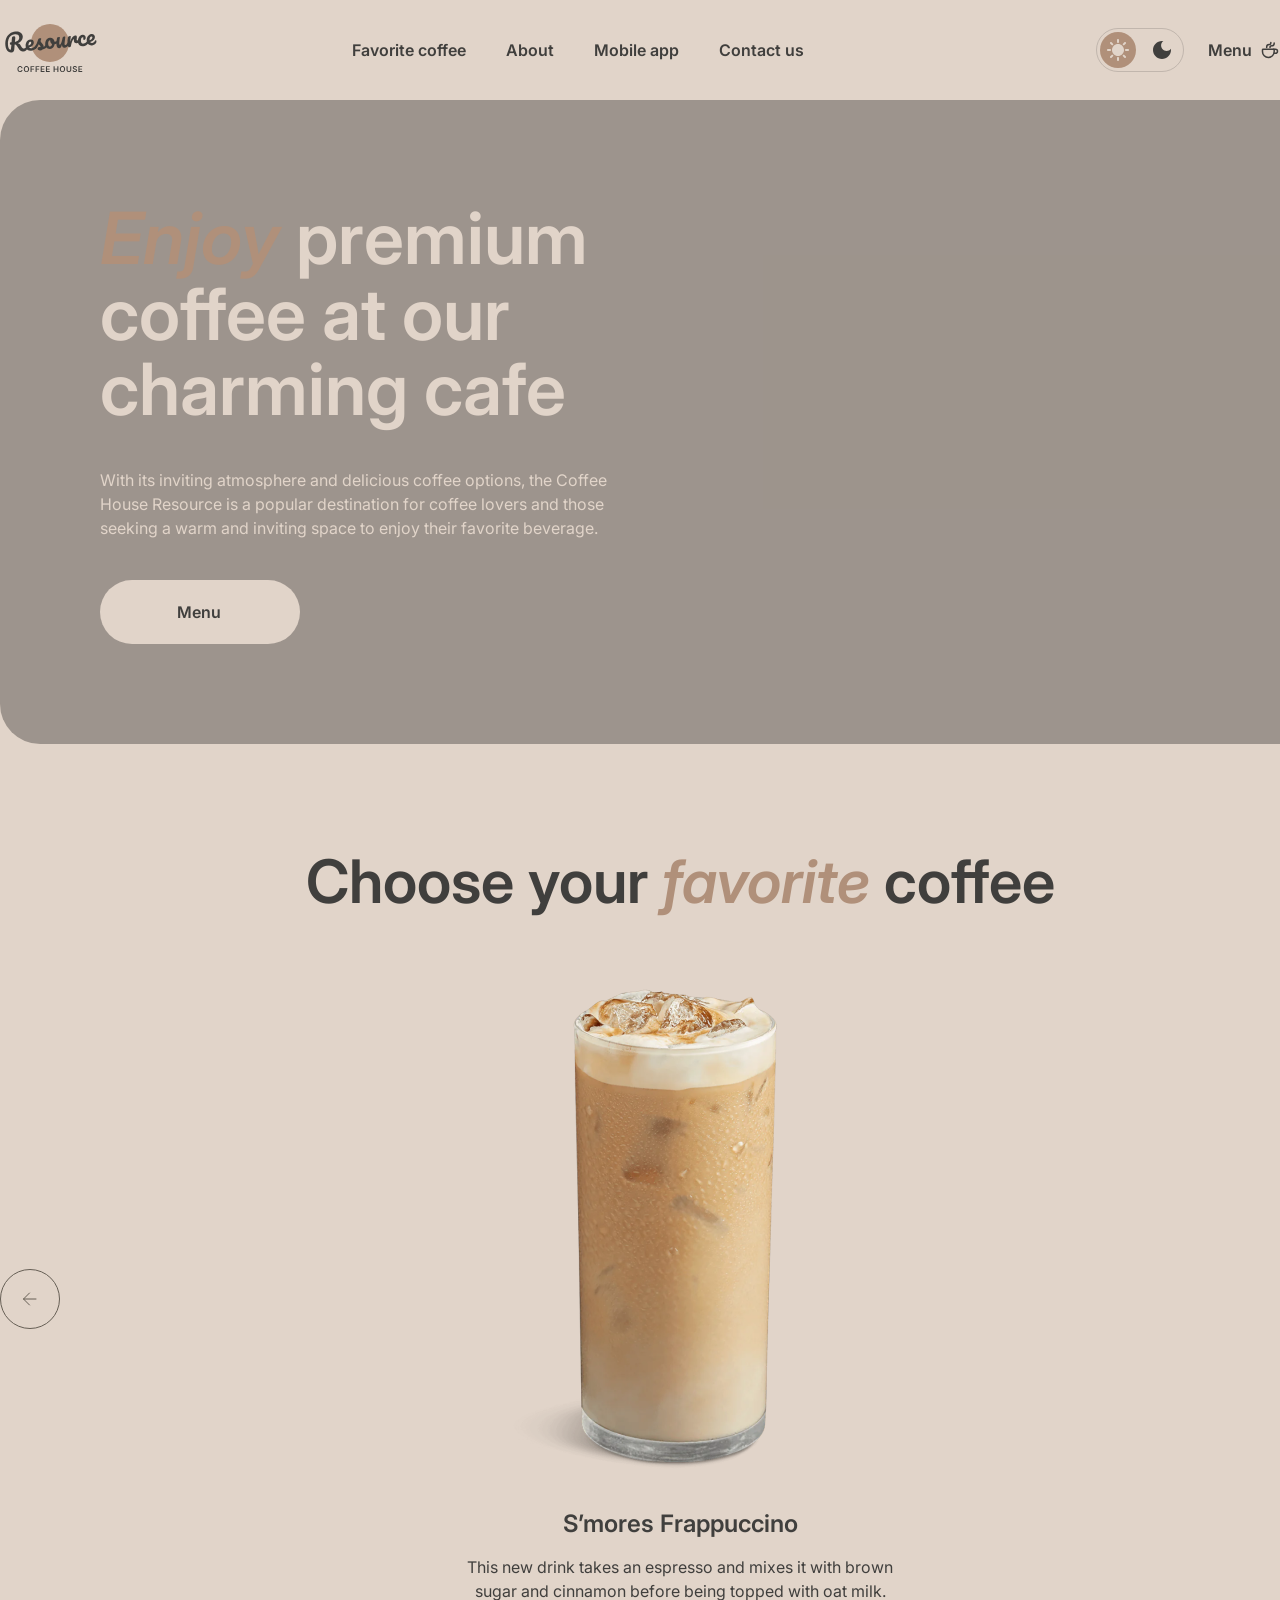
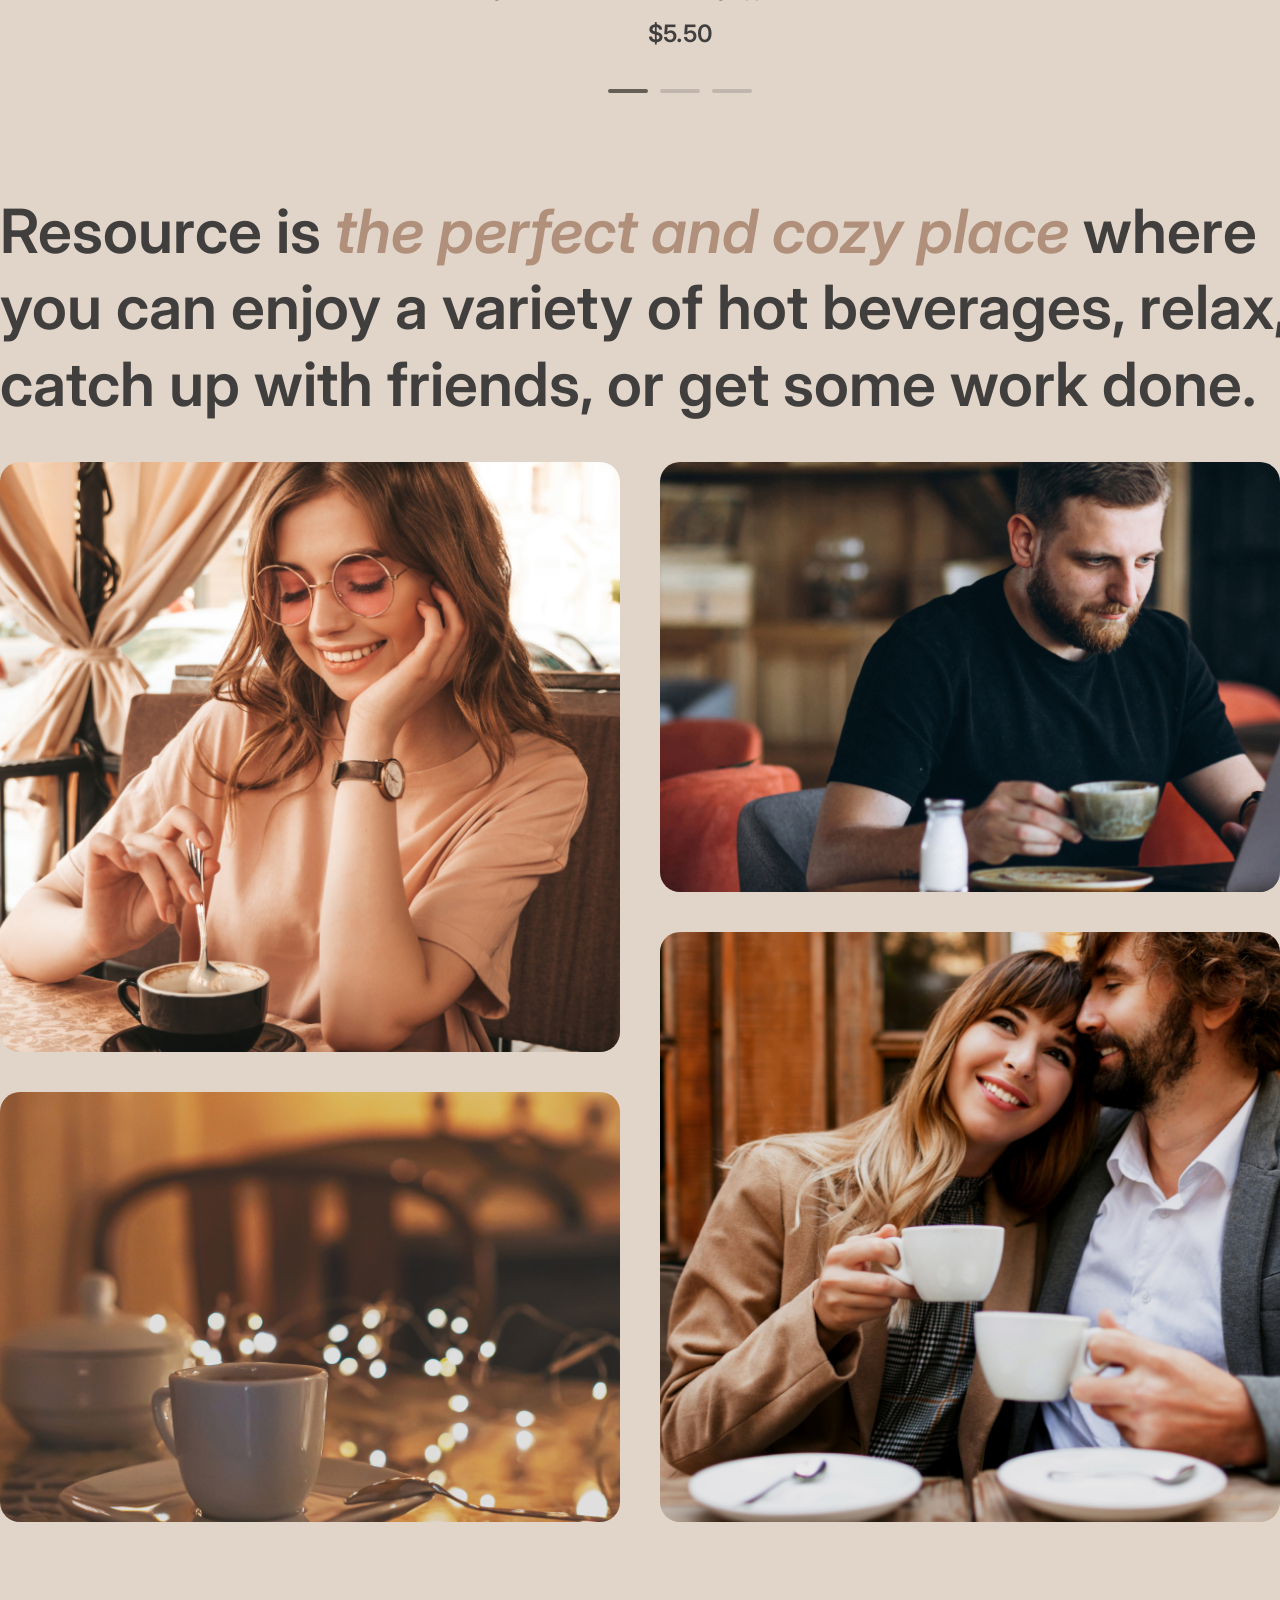
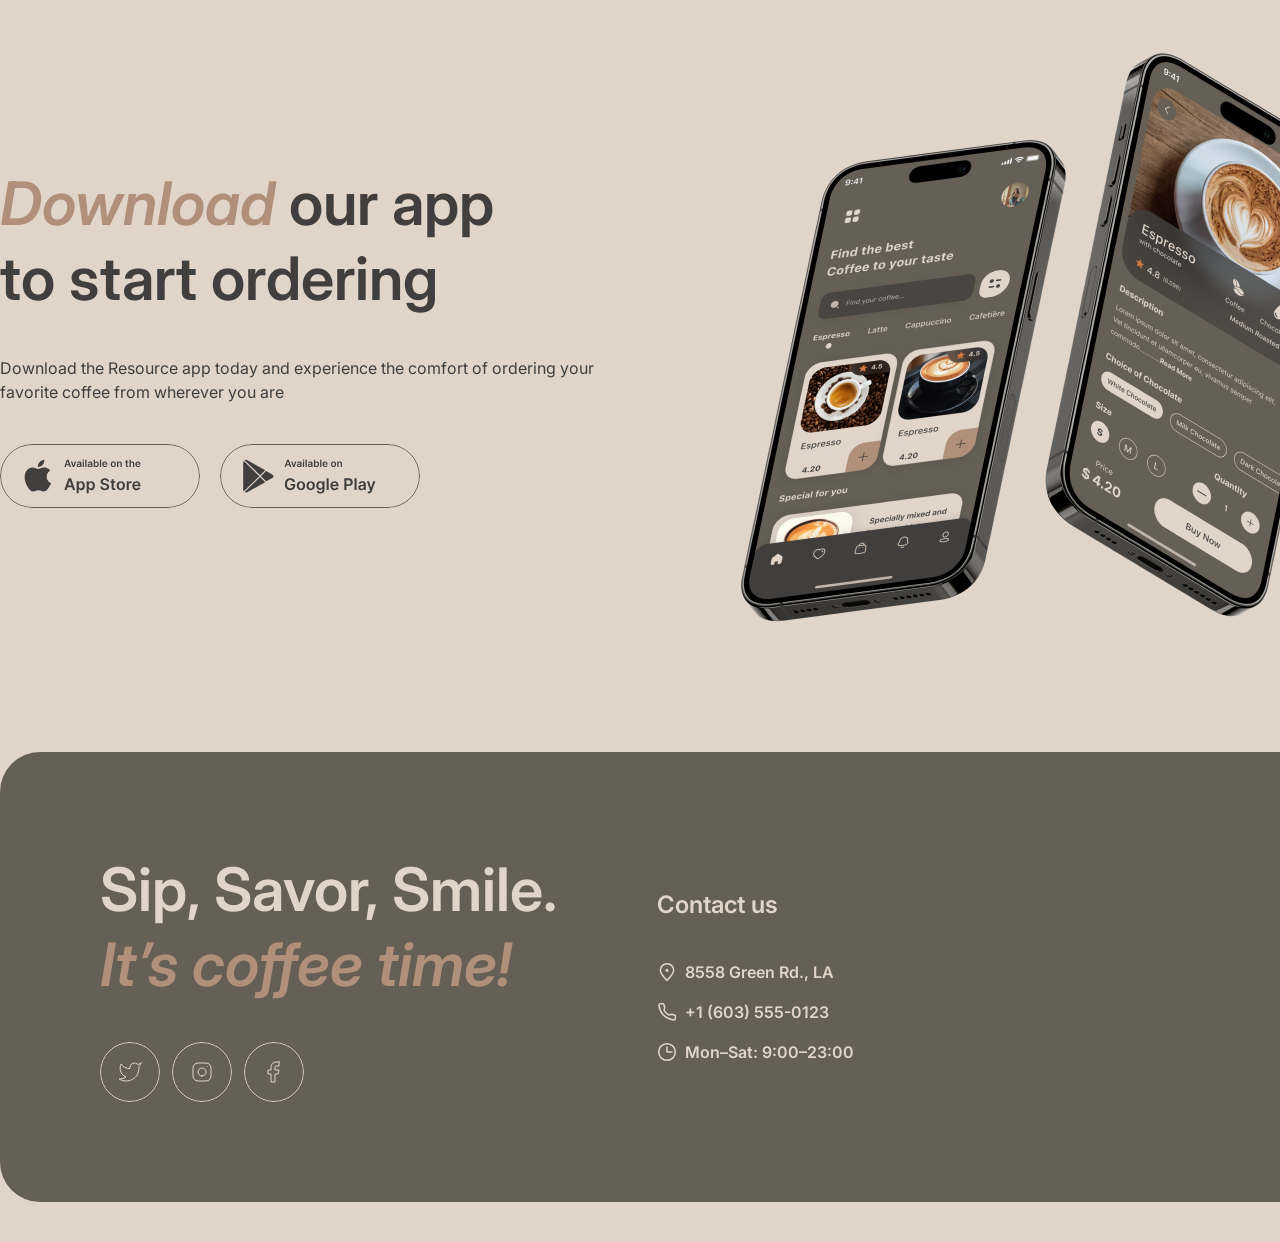
==== commit ef9501bc: "feat: add background video to hero section" ====
--- a/index.html
+++ b/index.html
@@ -4,8 +4,8 @@
 <head>
     <meta charset="UTF-8">
     <meta name="viewport" content="width=device-width, initial-scale=1.0">
-    <link rel="stylesheet" href="/css/style.css">
-    <link rel="icon" href="img/icon/favicon.ico" type="image/x-icon">
+    <link rel="stylesheet" href="./css/style.css">
+    <link rel="icon" href="./img/icon/favicon.ico" type="image/x-icon">
     <title>Coffee House</title>
 </head>
 
@@ -159,6 +159,12 @@
 
     <section class="hero">
         <div class="hero__container">
+
+            <video class="hero__video" autoplay muted loop playsinline>
+                <source src="./vid/coffee-house.mp4" type="video/mp4">
+                Браузер не поддерживает видео
+            </video>
+            
             <h1 class="hero__title"><span>Enjoy</span> premium coffee at our charming cafe</h1>
             <div class="hero__descr">
                 With its inviting atmosphere and delicious coffee options, the Coffee<br> House Resource is a popular
@@ -192,7 +198,7 @@
             <h2 class="slider__title">Choose your <span>favorite</span> coffee</h2>
             <div class="slider__content">
                 <div class="slider__img">
-                    <img src="/img/slider/coffee-slider-1.png" alt="S’mores Frappuccino">
+                    <img src="./img/slider/coffee-slider-1.png" alt="S’mores Frappuccino">
                 </div>
                 <div class="slider__coffee-name">S’mores Frappuccino</div>
                 <div class="slider__descr">This new drink takes an espresso and mixes it with brown<br> sugar and
@@ -200,25 +206,6 @@
                     before being topped with oat milk.</div>
                 <div class="slider__price">$5.50</div>
             </div>
-            <!-- <div class="slider__content">
-                <div class="slider__img">
-                    <img src="/img/slider/coffee-slider-2.png" alt="Caramel Macchiato">
-                </div>
-                <div class="slider__coffee-name">Caramel Macchiato</div>
-                <div class="slider__descr">Fragrant and unique classic espresso with rich caramel-peanut<br> syrup, with
-                    cream under whipped thick foam.</div>
-                <div class="slider__price">$5.00</div>
-            </div>
-            <div class="slider__content">
-                <div class="slider__img">
-                    <img src="/img/slider/coffee-slider-3.png" alt="Ice coffee">
-                </div>
-                <div class="slider__coffee-name">Ice coffee</div>
-                <div class="slider__descr">A popular summer drink that tones and invigorates. Prepared<br> from coffee,
-                    milk and ice.</div>
-                <div class="slider__price">$4.50</div>
-            </div> -->
-
             <div class="slider__btn btn-prev">
                 <svg width="60" height="60" viewBox="0 0 60 60" fill="none" xmlns="http://www.w3.org/2000/svg">
                     <rect x="0.5" y="0.5" width="59" height="59" rx="29.5" stroke="#665F55" />
@@ -250,16 +237,16 @@
             </h2>
             <div class="about__images">
                 <div class="about__item item-1">
-                    <img src="img/about/about-1.jpg" alt="girl">
+                    <img src="./img/about/about-1.jpg" alt="girl">
                 </div>
                 <div class="about__item item-2">
-                    <img src="img/about/about-2.jpg" alt="cup">
+                    <img src="./img/about/about-2.jpg" alt="cup">
                 </div>
                 <div class="about__item item-3">
-                    <img src="img/about/about-3.jpg" alt="man">
+                    <img src="./img/about/about-3.jpg" alt="man">
                 </div>
                 <div class="about__item item-4">
-                    <img src="img/about/about-4.jpg" alt="couple">
+                    <img src="./img/about/about-4.jpg" alt="couple">
                 </div>
             </div>
         </div>
@@ -313,7 +300,7 @@
                     </svg>
                 </div>
             </div>
-            <img src="img/mobile-screens.png" alt="mobile">
+            <img src="./img/mobile-screens.png" alt="mobile">
         </div>
     </section>
 
@@ -394,7 +381,7 @@
         </div>
     </footer>
 
-    <script src="/js/script.js"></script>
+    <script src="./js/script.js"></script>
 </body>
 
 </html>
--- a/css/style.css
+++ b/css/style.css
@@ -242,6 +242,7 @@
   margin-bottom: 100px;
 }
 .hero__container {
+  position: relative;
   display: -webkit-box;
   display: -ms-flexbox;
   display: flex;
@@ -250,12 +251,33 @@
       -ms-flex-direction: column;
           flex-direction: column;
   width: 1360px;
-  background: url("../img/img-hero.jpg") no-repeat center/cover;
   padding: 100px;
   border-radius: 40px;
   margin: 0 auto;
+  overflow: hidden;
+}
+.hero__container::after {
+  content: "";
+  position: absolute;
+  top: 0;
+  left: 0;
+  background-color: rgba(0, 0, 0, 0.3);
+  width: 100%;
+  height: 100%;
+  z-index: 2;
+}
+.hero__video {
+  position: absolute;
+  top: 0;
+  left: 0;
+  width: 100%;
+  height: 100%;
+  -o-object-fit: cover;
+     object-fit: cover;
+  z-index: 1;
 }
 .hero__title {
+  position: relative;
   font-weight: 600;
   font-size: 72px;
   line-height: 105%;
@@ -263,12 +285,14 @@
   width: 530px;
   height: 228px;
   margin-bottom: 40px;
+  z-index: 3;
 }
 .hero__title span {
   font-style: italic;
   color: var(--color-text-accent);
 }
 .hero__descr {
+  position: relative;
   width: 530px;
   height: 72px;
   font-weight: 400;
@@ -276,8 +300,10 @@
   line-height: 150%;
   color: var(--color-text-inverse);
   margin-bottom: 40px;
+  z-index: 3;
 }
 .hero__btn {
+  position: relative;
   display: -webkit-box;
   display: -ms-flexbox;
   display: flex;
@@ -302,6 +328,7 @@
   cursor: pointer;
   -webkit-transition: padding-left 0.3s ease-in-out;
   transition: padding-left 0.3s ease-in-out;
+  z-index: 3;
 }
 .hero__btn span {
   font-weight: 600;
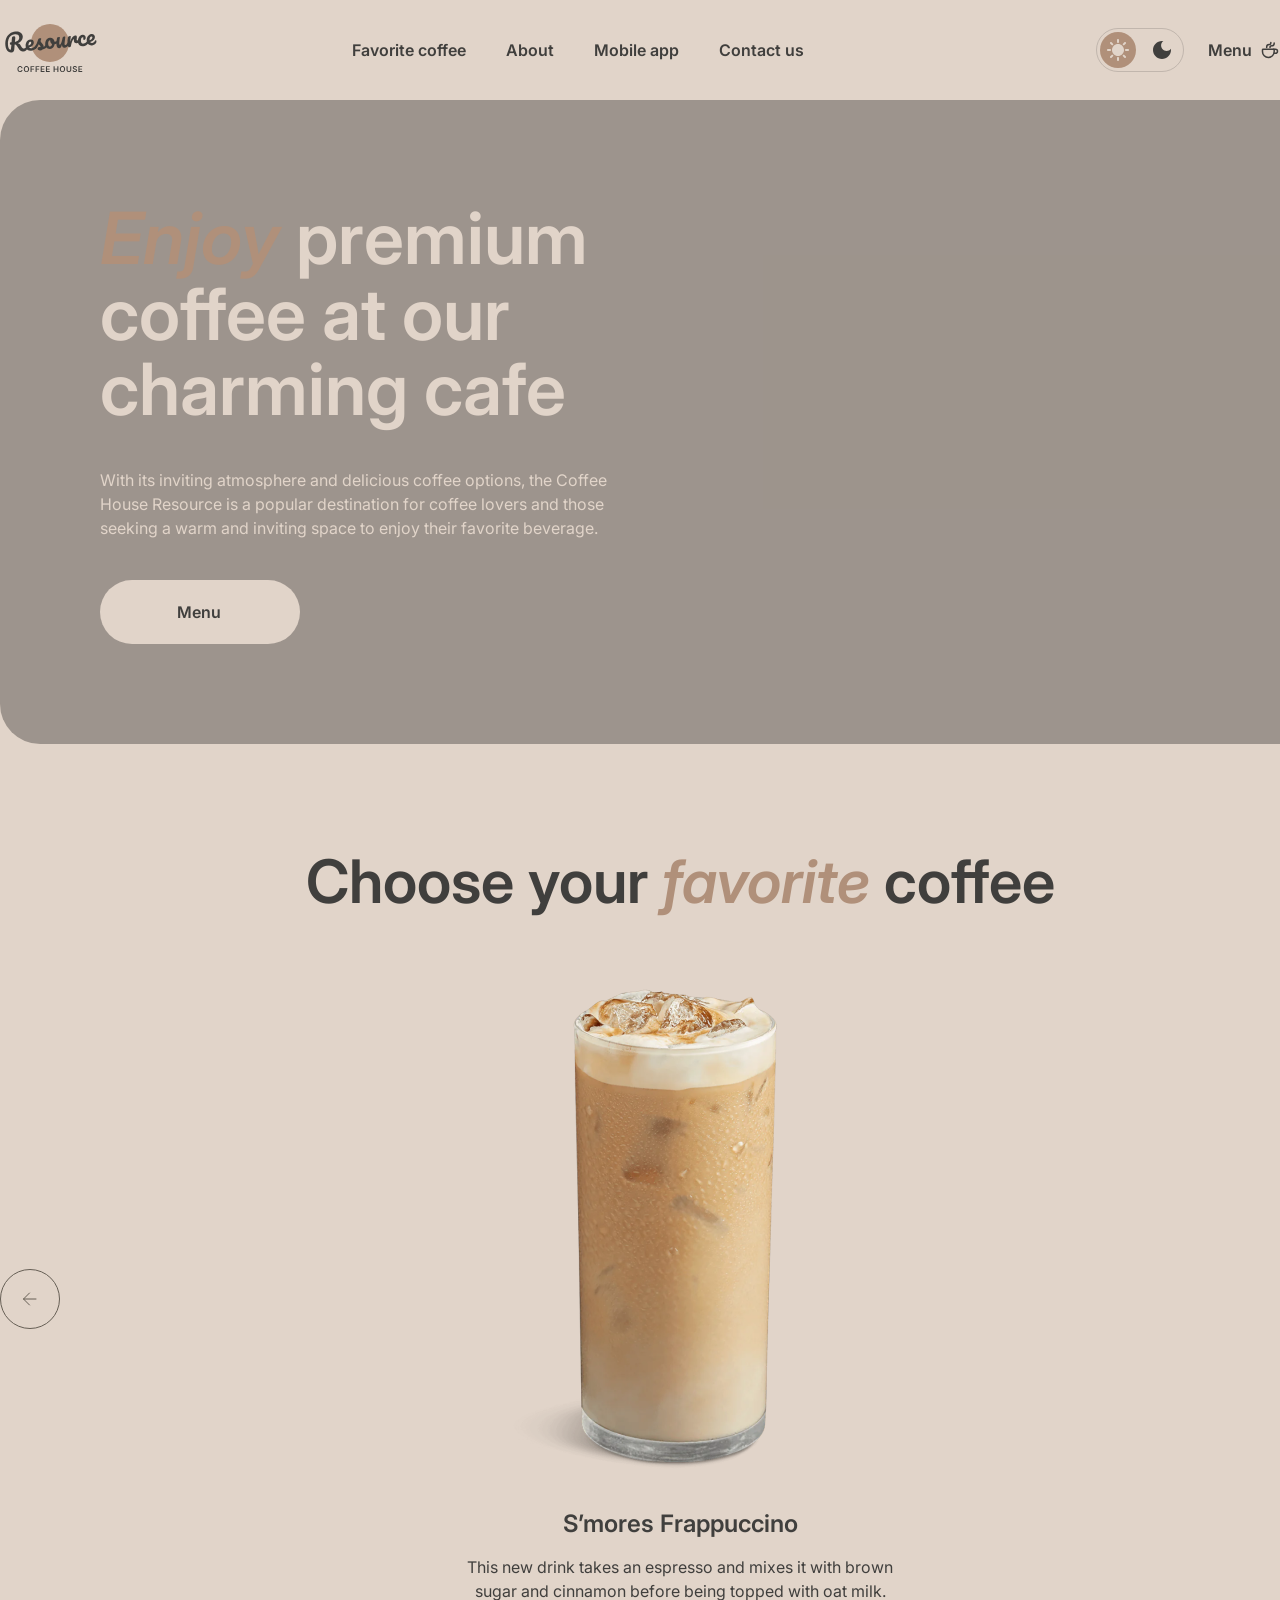
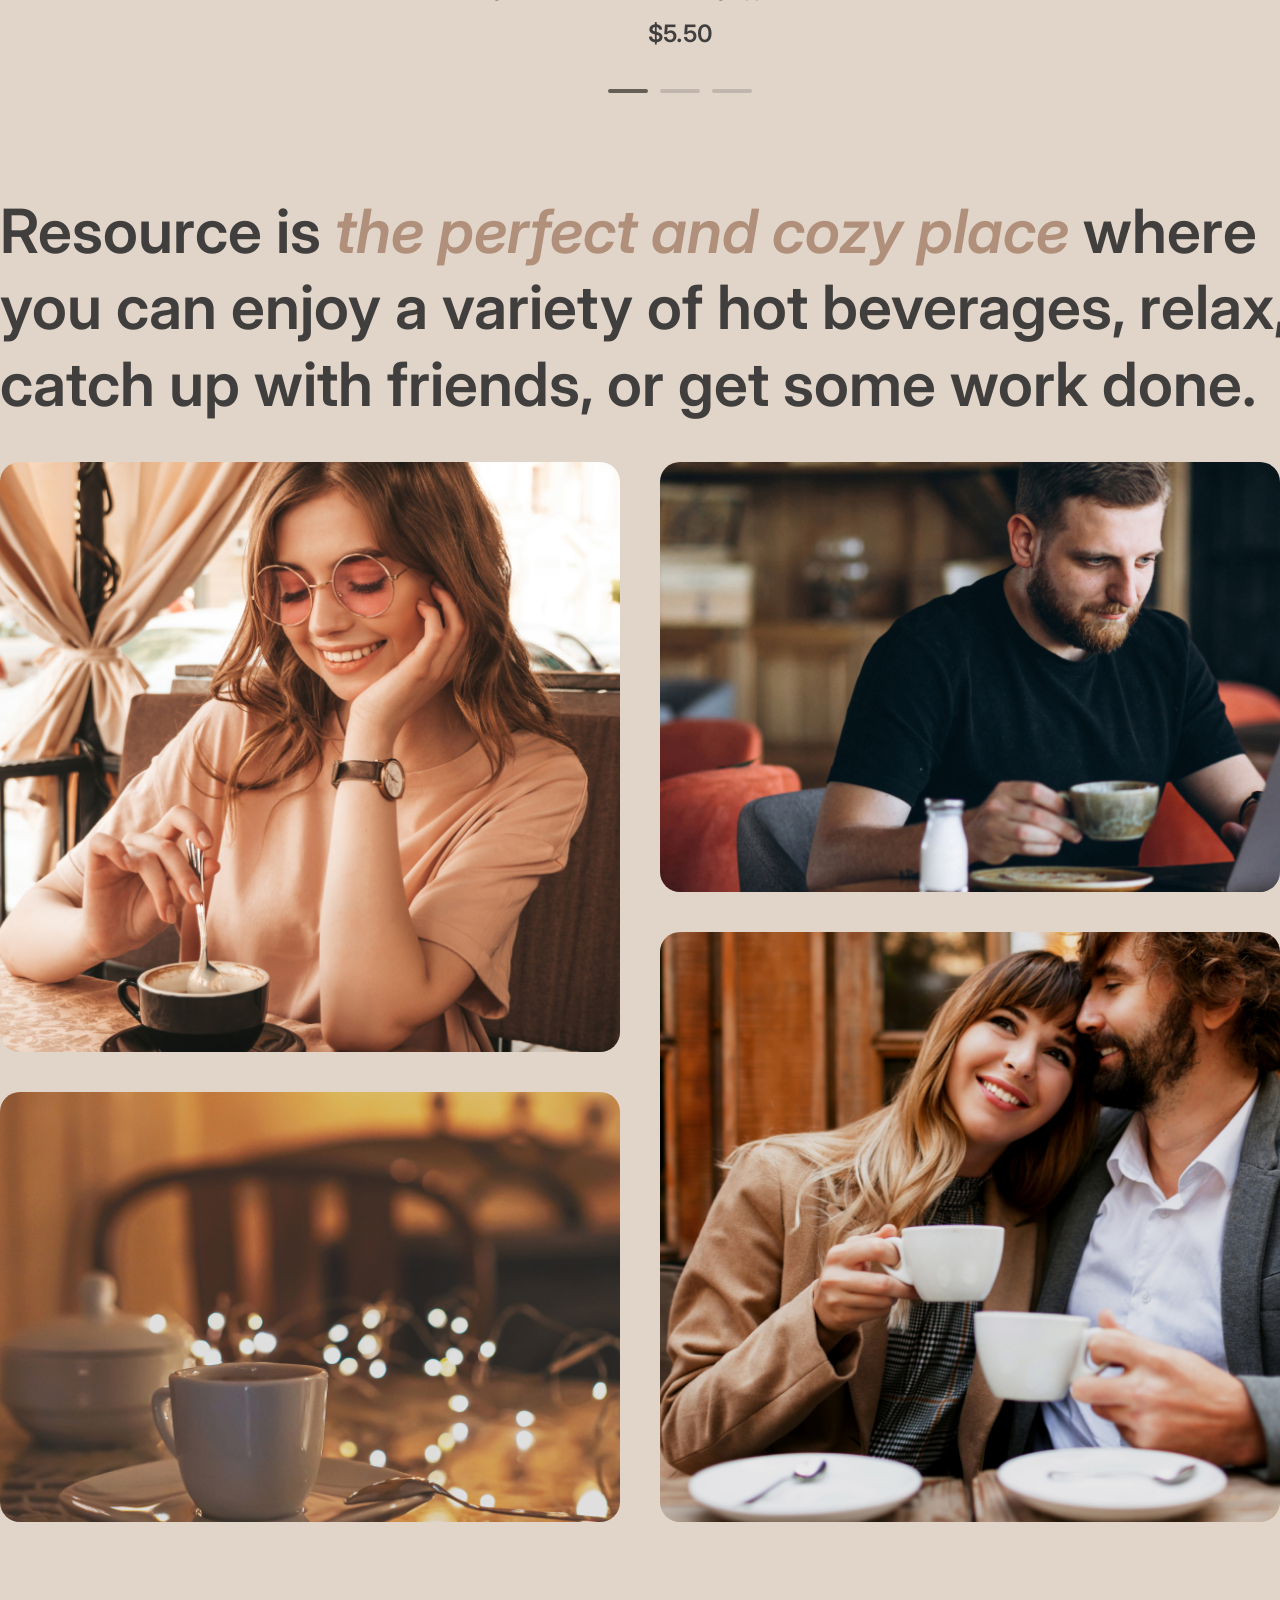
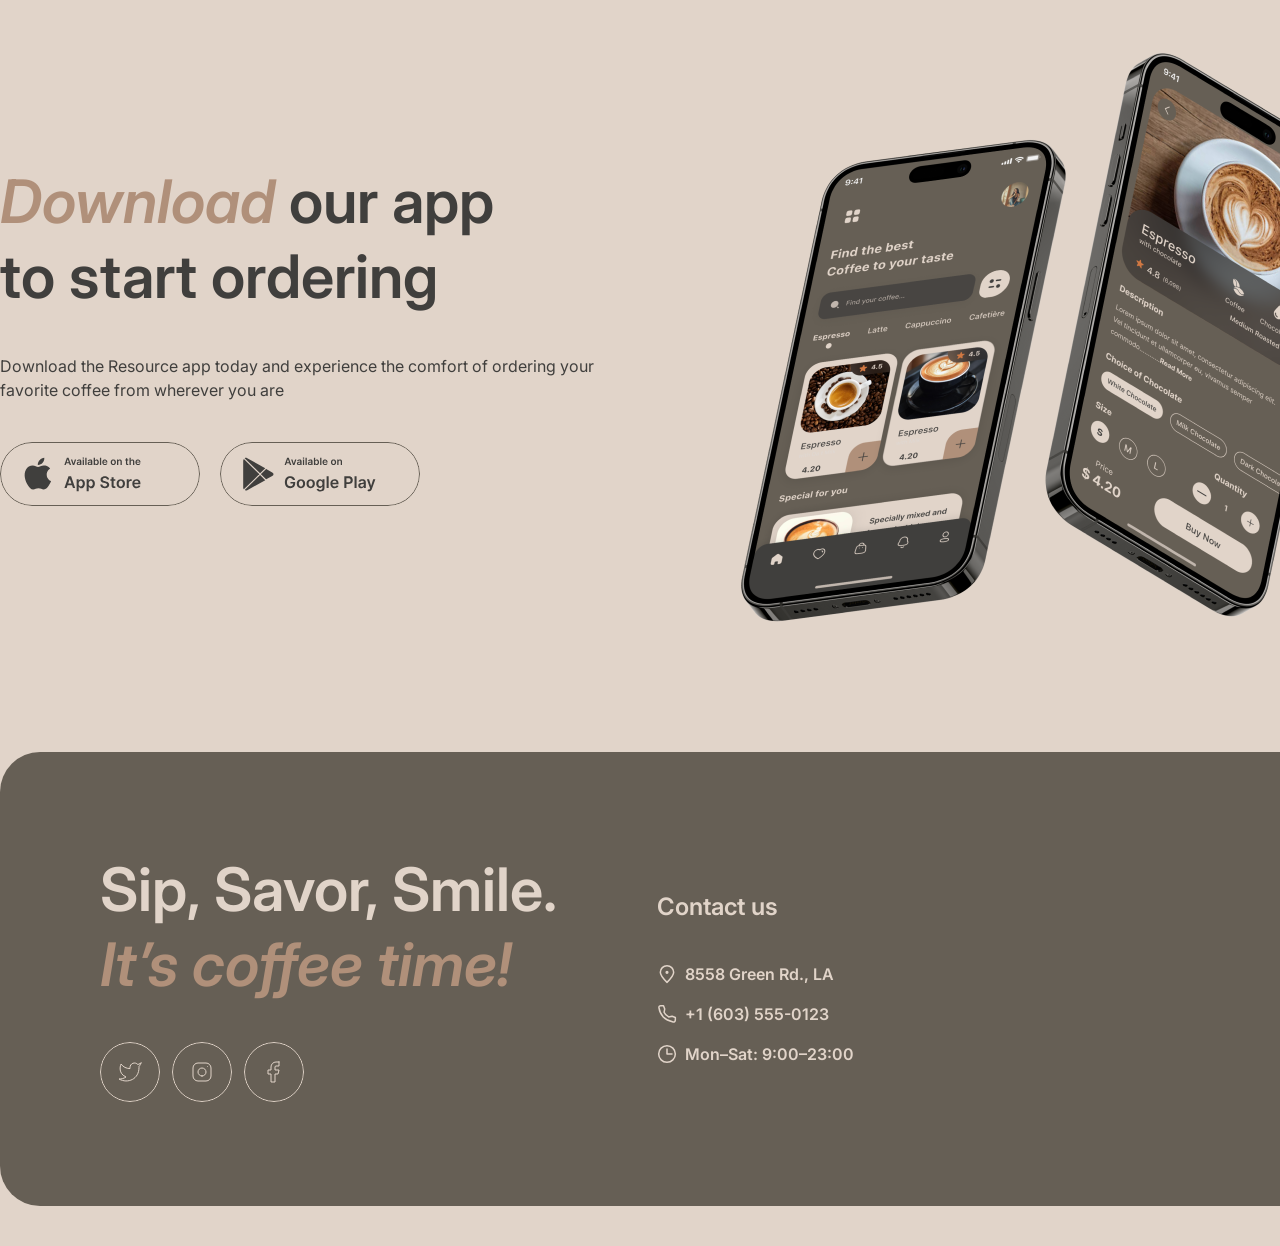
==== commit e8e85b8e: "refactor: update social media icons" ====
--- a/index.html
+++ b/index.html
@@ -261,7 +261,8 @@
                     wherever you are
                 </div>
                 <div class="app__btns">
-                    <svg width="200" height="64" viewBox="0 0 200 64" fill="none" xmlns="http://www.w3.org/2000/svg">
+                    <a href="https://apps.apple.com/" target="_blank" rel="noopener noreferrer">
+                        <svg width="200" height="64" viewBox="0 0 200 64" fill="none" xmlns="http://www.w3.org/2000/svg">
                         <rect x="0.5" y="0.5" width="199" height="63" rx="31.5" stroke="#665F55" />
                         <path
                             d="M46.7073 32.6307C46.6704 28.6324 50.065 26.6872 50.2203 26.5966C48.2977 23.8637 45.3178 23.4903 44.2707 23.4605C41.7679 23.2037 39.3403 24.9206 38.0654 24.9206C36.765 24.9206 34.8017 23.4853 32.6858 23.5275C29.9629 23.5684 27.4157 25.1055 26.0186 27.4923C23.1354 32.359 25.2857 39.5108 28.048 43.4446C29.4298 45.3712 31.0444 47.5223 33.1578 47.4466C35.2254 47.3635 35.9978 46.1614 38.4929 46.1614C40.9651 46.1614 41.6903 47.4466 43.8457 47.3983C46.0647 47.3635 47.4618 45.463 48.7952 43.519C50.392 41.3108 51.0333 39.1362 51.0588 39.0245C51.0066 39.0071 46.7493 37.4229 46.7073 32.6307Z"
@@ -276,8 +277,10 @@
                             d="M66.642 46H64.392L68.4886 34.3636H71.0909L75.1932 46H72.9432L69.8352 36.75H69.7443L66.642 46ZM66.7159 41.4375H72.8523V43.1307H66.7159V41.4375ZM76.6349 49.2727V37.2727H78.6577V38.7159H78.777C78.883 38.5038 79.0327 38.2784 79.2259 38.0398C79.419 37.7973 79.6804 37.5909 80.0099 37.4205C80.3395 37.2462 80.7599 37.1591 81.2713 37.1591C81.9455 37.1591 82.5535 37.3314 83.0952 37.6761C83.6406 38.017 84.0724 38.5227 84.3906 39.1932C84.7126 39.8598 84.8736 40.678 84.8736 41.6477C84.8736 42.6061 84.7164 43.4205 84.402 44.0909C84.0876 44.7614 83.6596 45.2727 83.1179 45.625C82.5762 45.9773 81.9626 46.1534 81.277 46.1534C80.777 46.1534 80.3622 46.0701 80.0327 45.9034C79.7031 45.7367 79.438 45.536 79.2372 45.3011C79.0402 45.0625 78.8868 44.8371 78.777 44.625H78.6918V49.2727H76.6349ZM78.652 41.6364C78.652 42.2008 78.7315 42.6951 78.8906 43.1193C79.0535 43.5436 79.2865 43.875 79.5895 44.1136C79.8963 44.3485 80.2675 44.4659 80.7031 44.4659C81.1577 44.4659 81.5384 44.3447 81.8452 44.1023C82.152 43.8561 82.383 43.5208 82.5384 43.0966C82.6974 42.6686 82.777 42.1818 82.777 41.6364C82.777 41.0947 82.6993 40.6136 82.544 40.1932C82.3887 39.7727 82.1577 39.4432 81.8509 39.2045C81.544 38.9659 81.1615 38.8466 80.7031 38.8466C80.2637 38.8466 79.8906 38.9621 79.5838 39.1932C79.277 39.4242 79.044 39.7481 78.8849 40.1648C78.7296 40.5814 78.652 41.072 78.652 41.6364ZM86.6349 49.2727V37.2727H88.6577V38.7159H88.777C88.883 38.5038 89.0327 38.2784 89.2259 38.0398C89.419 37.7973 89.6804 37.5909 90.0099 37.4205C90.3395 37.2462 90.7599 37.1591 91.2713 37.1591C91.9455 37.1591 92.5535 37.3314 93.0952 37.6761C93.6406 38.017 94.0724 38.5227 94.3906 39.1932C94.7126 39.8598 94.8736 40.678 94.8736 41.6477C94.8736 42.6061 94.7164 43.4205 94.402 44.0909C94.0876 44.7614 93.6596 45.2727 93.1179 45.625C92.5762 45.9773 91.9626 46.1534 91.277 46.1534C90.777 46.1534 90.3622 46.0701 90.0327 45.9034C89.7031 45.7367 89.438 45.536 89.2372 45.3011C89.0402 45.0625 88.8868 44.8371 88.777 44.625H88.6918V49.2727H86.6349ZM88.652 41.6364C88.652 42.2008 88.7315 42.6951 88.8906 43.1193C89.0535 43.5436 89.2865 43.875 89.5895 44.1136C89.8963 44.3485 90.2675 44.4659 90.7031 44.4659C91.1577 44.4659 91.5384 44.3447 91.8452 44.1023C92.152 43.8561 92.383 43.5208 92.5384 43.0966C92.6974 42.6686 92.777 42.1818 92.777 41.6364C92.777 41.0947 92.6993 40.6136 92.544 40.1932C92.3887 39.7727 92.1577 39.4432 91.8509 39.2045C91.544 38.9659 91.1615 38.8466 90.7031 38.8466C90.2637 38.8466 89.8906 38.9621 89.5838 39.1932C89.277 39.4242 89.044 39.7481 88.8849 40.1648C88.7296 40.5814 88.652 41.072 88.652 41.6364ZM107.018 37.5625C106.965 37.0663 106.742 36.6799 106.348 36.4034C105.958 36.1269 105.45 35.9886 104.825 35.9886C104.386 35.9886 104.009 36.0549 103.695 36.1875C103.38 36.3201 103.14 36.5 102.973 36.7273C102.806 36.9545 102.721 37.214 102.717 37.5057C102.717 37.7481 102.772 37.9583 102.882 38.1364C102.996 38.3144 103.149 38.4659 103.342 38.5909C103.536 38.7121 103.75 38.8144 103.984 38.8977C104.219 38.9811 104.456 39.0511 104.695 39.108L105.786 39.3807C106.225 39.483 106.647 39.6212 107.053 39.7955C107.462 39.9697 107.827 40.1894 108.149 40.4545C108.475 40.7197 108.732 41.0398 108.922 41.4148C109.111 41.7898 109.206 42.2292 109.206 42.733C109.206 43.4148 109.032 44.0152 108.683 44.5341C108.335 45.0492 107.831 45.4527 107.172 45.7443C106.517 46.0322 105.723 46.1761 104.791 46.1761C103.886 46.1761 103.1 46.036 102.433 45.7557C101.77 45.4754 101.251 45.0663 100.876 44.5284C100.505 43.9905 100.304 43.3352 100.274 42.5625H102.348C102.378 42.9678 102.503 43.3049 102.723 43.5739C102.943 43.8428 103.229 44.0436 103.581 44.1761C103.937 44.3087 104.335 44.375 104.774 44.375C105.232 44.375 105.634 44.3068 105.979 44.1705C106.327 44.0303 106.6 43.8371 106.797 43.5909C106.994 43.3409 107.094 43.0492 107.098 42.7159C107.094 42.4129 107.005 42.1629 106.831 41.9659C106.657 41.7652 106.412 41.5985 106.098 41.4659C105.787 41.3295 105.424 41.2083 105.007 41.1023L103.683 40.7614C102.725 40.5152 101.967 40.142 101.411 39.642C100.857 39.1383 100.581 38.4697 100.581 37.6364C100.581 36.9508 100.767 36.3504 101.138 35.8352C101.513 35.3201 102.022 34.9205 102.666 34.6364C103.31 34.3485 104.039 34.2045 104.854 34.2045C105.679 34.2045 106.403 34.3485 107.024 34.6364C107.649 34.9205 108.14 35.3163 108.496 35.8239C108.852 36.3277 109.036 36.9072 109.047 37.5625H107.018ZM115.352 37.2727V38.8636H110.335V37.2727H115.352ZM111.574 35.1818H113.631V43.375C113.631 43.6515 113.672 43.8636 113.756 44.0114C113.843 44.1553 113.956 44.2538 114.097 44.3068C114.237 44.3598 114.392 44.3864 114.562 44.3864C114.691 44.3864 114.809 44.3769 114.915 44.358C115.025 44.339 115.108 44.322 115.165 44.3068L115.511 45.9148C115.402 45.9527 115.244 45.9943 115.04 46.0398C114.839 46.0852 114.593 46.1117 114.301 46.1193C113.786 46.1345 113.322 46.0568 112.909 45.8864C112.496 45.7121 112.169 45.4432 111.926 45.0795C111.688 44.7159 111.57 44.2614 111.574 43.7159V35.1818ZM120.786 46.1705C119.933 46.1705 119.195 45.983 118.57 45.608C117.945 45.233 117.46 44.7083 117.115 44.0341C116.774 43.3598 116.604 42.572 116.604 41.6705C116.604 40.7689 116.774 39.9792 117.115 39.3011C117.46 38.6231 117.945 38.0966 118.57 37.7216C119.195 37.3466 119.933 37.1591 120.786 37.1591C121.638 37.1591 122.376 37.3466 123.001 37.7216C123.626 38.0966 124.109 38.6231 124.45 39.3011C124.795 39.9792 124.967 40.7689 124.967 41.6705C124.967 42.572 124.795 43.3598 124.45 44.0341C124.109 44.7083 123.626 45.233 123.001 45.608C122.376 45.983 121.638 46.1705 120.786 46.1705ZM120.797 44.5227C121.259 44.5227 121.645 44.3958 121.956 44.142C122.267 43.8845 122.498 43.5398 122.649 43.108C122.804 42.6761 122.882 42.1951 122.882 41.6648C122.882 41.1307 122.804 40.6477 122.649 40.2159C122.498 39.7803 122.267 39.4337 121.956 39.1761C121.645 38.9186 121.259 38.7898 120.797 38.7898C120.323 38.7898 119.929 38.9186 119.615 39.1761C119.304 39.4337 119.071 39.7803 118.916 40.2159C118.765 40.6477 118.689 41.1307 118.689 41.6648C118.689 42.1951 118.765 42.6761 118.916 43.108C119.071 43.5398 119.304 43.8845 119.615 44.142C119.929 44.3958 120.323 44.5227 120.797 44.5227ZM126.713 46V37.2727H128.707V38.7273H128.798C128.957 38.2235 129.23 37.8352 129.616 37.5625C130.007 37.286 130.452 37.1477 130.952 37.1477C131.065 37.1477 131.192 37.1534 131.332 37.1648C131.476 37.1723 131.596 37.1856 131.69 37.2045V39.0966C131.603 39.0663 131.465 39.0398 131.276 39.017C131.09 38.9905 130.91 38.9773 130.736 38.9773C130.361 38.9773 130.024 39.0587 129.724 39.2216C129.429 39.3807 129.196 39.6023 129.026 39.8864C128.855 40.1705 128.77 40.4981 128.77 40.8693V46H126.713ZM136.561 46.1705C135.686 46.1705 134.93 45.9886 134.294 45.625C133.661 45.2576 133.175 44.7386 132.834 44.0682C132.493 43.3939 132.322 42.6004 132.322 41.6875C132.322 40.7898 132.493 40.0019 132.834 39.3239C133.179 38.642 133.66 38.1117 134.277 37.733C134.894 37.3504 135.62 37.1591 136.453 37.1591C136.991 37.1591 137.499 37.2462 137.976 37.4205C138.457 37.5909 138.881 37.8561 139.249 38.2159C139.62 38.5758 139.911 39.0341 140.124 39.5909C140.336 40.1439 140.442 40.803 140.442 41.5682V42.1989H133.288V40.8125H138.47C138.466 40.4186 138.381 40.0682 138.214 39.7614C138.048 39.4508 137.815 39.2064 137.516 39.0284C137.22 38.8504 136.875 38.7614 136.482 38.7614C136.061 38.7614 135.692 38.8636 135.374 39.0682C135.055 39.2689 134.807 39.5341 134.629 39.8636C134.455 40.1894 134.366 40.5473 134.362 40.9375V42.1477C134.362 42.6553 134.455 43.0909 134.641 43.4545C134.826 43.8144 135.086 44.0909 135.419 44.2841C135.752 44.4735 136.143 44.5682 136.589 44.5682C136.889 44.5682 137.16 44.5265 137.402 44.4432C137.644 44.3561 137.855 44.2292 138.033 44.0625C138.211 43.8958 138.345 43.6894 138.436 43.4432L140.357 43.6591C140.235 44.1667 140.004 44.6098 139.663 44.9886C139.326 45.3636 138.894 45.6553 138.368 45.8636C137.841 46.0682 137.239 46.1705 136.561 46.1705Z"
                             fill="currentColor" />
                     </svg>
-
-                    <svg width="200" height="64" viewBox="0 0 200 64" fill="none" xmlns="http://www.w3.org/2000/svg">
+                    </a>
+
+                    <a href="https://play.google.com/" target="_blank" rel="noopener noreferrer">
+                        <svg width="200" height="64" viewBox="0 0 200 64" fill="none" xmlns="http://www.w3.org/2000/svg">
                         <rect x="0.5" y="0.5" width="199" height="63" rx="31.5" stroke="#665F55" />
                         <path
                             d="M23.7558 17.203C23.3933 17.5729 23.1836 18.1488 23.1836 18.8947V45.4994C23.1836 46.2453 23.3933 46.8212 23.7558 47.1911L23.8453 47.2723L39.1359 32.37V32.0181L23.8453 17.1158L23.7558 17.203Z"
@@ -298,6 +301,7 @@
                             d="M72.9432 38.0795C72.8485 37.7727 72.7178 37.4981 72.5511 37.2557C72.3883 37.0095 72.1913 36.7992 71.9602 36.625C71.733 36.4508 71.4716 36.3201 71.1761 36.233C70.8807 36.142 70.5587 36.0966 70.2102 36.0966C69.5852 36.0966 69.0284 36.2538 68.5398 36.5682C68.0511 36.8826 67.6667 37.3447 67.3864 37.9545C67.1098 38.5606 66.9716 39.2992 66.9716 40.1705C66.9716 41.0492 67.1098 41.7936 67.3864 42.4034C67.6629 43.0133 68.0473 43.4773 68.5398 43.7955C69.0322 44.1098 69.6042 44.267 70.2557 44.267C70.8466 44.267 71.358 44.1534 71.7898 43.9261C72.2254 43.6989 72.5606 43.3769 72.7955 42.9602C73.0303 42.5398 73.1477 42.0473 73.1477 41.483L73.625 41.5568H70.4659V39.9091H75.1875V41.3068C75.1875 42.303 74.9754 43.1648 74.5511 43.892C74.1269 44.6193 73.5436 45.1799 72.8011 45.5739C72.0587 45.964 71.2064 46.1591 70.2443 46.1591C69.1723 46.1591 68.2311 45.9186 67.4205 45.4375C66.6136 44.9527 65.983 44.2652 65.5284 43.375C65.0777 42.4811 64.8523 41.4205 64.8523 40.1932C64.8523 39.2538 64.9848 38.4148 65.25 37.6761C65.5189 36.9375 65.8939 36.3106 66.375 35.7955C66.8561 35.2765 67.4205 34.8826 68.0682 34.6136C68.7159 34.3409 69.4205 34.2045 70.1818 34.2045C70.8258 34.2045 71.4261 34.2992 71.983 34.4886C72.5398 34.6742 73.0341 34.9394 73.4659 35.2841C73.9015 35.6288 74.2595 36.0379 74.5398 36.5114C74.8201 36.9848 75.0038 37.5076 75.0909 38.0795H72.9432ZM80.9418 46.1705C80.0895 46.1705 79.3509 45.983 78.7259 45.608C78.1009 45.233 77.616 44.7083 77.2713 44.0341C76.9304 43.3598 76.7599 42.572 76.7599 41.6705C76.7599 40.7689 76.9304 39.9792 77.2713 39.3011C77.616 38.6231 78.1009 38.0966 78.7259 37.7216C79.3509 37.3466 80.0895 37.1591 80.9418 37.1591C81.794 37.1591 82.5327 37.3466 83.1577 37.7216C83.7827 38.0966 84.2656 38.6231 84.6065 39.3011C84.9512 39.9792 85.1236 40.7689 85.1236 41.6705C85.1236 42.572 84.9512 43.3598 84.6065 44.0341C84.2656 44.7083 83.7827 45.233 83.1577 45.608C82.5327 45.983 81.794 46.1705 80.9418 46.1705ZM80.9531 44.5227C81.4152 44.5227 81.8016 44.3958 82.1122 44.142C82.4228 43.8845 82.6539 43.5398 82.8054 43.108C82.9607 42.6761 83.0384 42.1951 83.0384 41.6648C83.0384 41.1307 82.9607 40.6477 82.8054 40.2159C82.6539 39.7803 82.4228 39.4337 82.1122 39.1761C81.8016 38.9186 81.4152 38.7898 80.9531 38.7898C80.4796 38.7898 80.0857 38.9186 79.7713 39.1761C79.4607 39.4337 79.2277 39.7803 79.0724 40.2159C78.9209 40.6477 78.8452 41.1307 78.8452 41.6648C78.8452 42.1951 78.9209 42.6761 79.0724 43.108C79.2277 43.5398 79.4607 43.8845 79.7713 44.142C80.0857 44.3958 80.4796 44.5227 80.9531 44.5227ZM90.6761 46.1705C89.8239 46.1705 89.0852 45.983 88.4602 45.608C87.8352 45.233 87.3504 44.7083 87.0057 44.0341C86.6648 43.3598 86.4943 42.572 86.4943 41.6705C86.4943 40.7689 86.6648 39.9792 87.0057 39.3011C87.3504 38.6231 87.8352 38.0966 88.4602 37.7216C89.0852 37.3466 89.8239 37.1591 90.6761 37.1591C91.5284 37.1591 92.267 37.3466 92.892 37.7216C93.517 38.0966 94 38.6231 94.3409 39.3011C94.6856 39.9792 94.858 40.7689 94.858 41.6705C94.858 42.572 94.6856 43.3598 94.3409 44.0341C94 44.7083 93.517 45.233 92.892 45.608C92.267 45.983 91.5284 46.1705 90.6761 46.1705ZM90.6875 44.5227C91.1496 44.5227 91.536 44.3958 91.8466 44.142C92.1572 43.8845 92.3883 43.5398 92.5398 43.108C92.6951 42.6761 92.7727 42.1951 92.7727 41.6648C92.7727 41.1307 92.6951 40.6477 92.5398 40.2159C92.3883 39.7803 92.1572 39.4337 91.8466 39.1761C91.536 38.9186 91.1496 38.7898 90.6875 38.7898C90.214 38.7898 89.8201 38.9186 89.5057 39.1761C89.1951 39.4337 88.9621 39.7803 88.8068 40.2159C88.6553 40.6477 88.5795 41.1307 88.5795 41.6648C88.5795 42.1951 88.6553 42.6761 88.8068 43.108C88.9621 43.5398 89.1951 43.8845 89.5057 44.142C89.8201 44.3958 90.214 44.5227 90.6875 44.5227ZM100.399 49.4545C99.6605 49.4545 99.026 49.3542 98.4957 49.1534C97.9654 48.9564 97.5393 48.6913 97.2173 48.358C96.8954 48.0246 96.6719 47.6553 96.5469 47.25L98.3991 46.8011C98.4825 46.9716 98.6037 47.1402 98.7628 47.3068C98.9219 47.4773 99.1359 47.6174 99.4048 47.7273C99.6776 47.8409 100.02 47.8977 100.433 47.8977C101.017 47.8977 101.5 47.7557 101.882 47.4716C102.265 47.1913 102.456 46.7292 102.456 46.0852V44.4318H102.354C102.248 44.6439 102.092 44.8617 101.888 45.0852C101.687 45.3087 101.42 45.4962 101.087 45.6477C100.757 45.7992 100.342 45.875 99.8423 45.875C99.1719 45.875 98.5639 45.7178 98.0185 45.4034C97.4768 45.0852 97.045 44.6117 96.723 43.983C96.4048 43.3504 96.2457 42.5587 96.2457 41.608C96.2457 40.6496 96.4048 39.8409 96.723 39.1818C97.045 38.5189 97.4787 38.017 98.0241 37.6761C98.5696 37.3314 99.1776 37.1591 99.848 37.1591C100.359 37.1591 100.78 37.2462 101.109 37.4205C101.443 37.5909 101.708 37.7973 101.905 38.0398C102.102 38.2784 102.251 38.5038 102.354 38.7159H102.467V37.2727H104.496V46.142C104.496 46.8883 104.318 47.5057 103.962 47.9943C103.606 48.483 103.119 48.8485 102.501 49.0909C101.884 49.3333 101.183 49.4545 100.399 49.4545ZM100.416 44.2614C100.852 44.2614 101.223 44.1553 101.53 43.9432C101.837 43.7311 102.07 43.4261 102.229 43.0284C102.388 42.6307 102.467 42.1534 102.467 41.5966C102.467 41.0473 102.388 40.5663 102.229 40.1534C102.073 39.7405 101.842 39.4205 101.536 39.1932C101.232 38.9621 100.859 38.8466 100.416 38.8466C99.9579 38.8466 99.5753 38.9659 99.2685 39.2045C98.9616 39.4432 98.7306 39.7708 98.5753 40.1875C98.42 40.6004 98.3423 41.0701 98.3423 41.5966C98.3423 42.1307 98.42 42.5985 98.5753 43C98.7344 43.3977 98.9673 43.7083 99.2741 43.9318C99.5848 44.1515 99.9654 44.2614 100.416 44.2614ZM108.661 34.3636V46H106.604V34.3636H108.661ZM114.639 46.1705C113.764 46.1705 113.009 45.9886 112.372 45.625C111.74 45.2576 111.253 44.7386 110.912 44.0682C110.571 43.3939 110.401 42.6004 110.401 41.6875C110.401 40.7898 110.571 40.0019 110.912 39.3239C111.257 38.642 111.738 38.1117 112.355 37.733C112.973 37.3504 113.698 37.1591 114.531 37.1591C115.069 37.1591 115.577 37.2462 116.054 37.4205C116.535 37.5909 116.959 37.8561 117.327 38.2159C117.698 38.5758 117.99 39.0341 118.202 39.5909C118.414 40.1439 118.52 40.803 118.52 41.5682V42.1989H111.366V40.8125H116.548C116.545 40.4186 116.459 40.0682 116.293 39.7614C116.126 39.4508 115.893 39.2064 115.594 39.0284C115.298 38.8504 114.954 38.7614 114.56 38.7614C114.139 38.7614 113.77 38.8636 113.452 39.0682C113.134 39.2689 112.885 39.5341 112.707 39.8636C112.533 40.1894 112.444 40.5473 112.44 40.9375V42.1477C112.44 42.6553 112.533 43.0909 112.719 43.4545C112.904 43.8144 113.164 44.0909 113.497 44.2841C113.83 44.4735 114.221 44.5682 114.668 44.5682C114.967 44.5682 115.238 44.5265 115.48 44.4432C115.723 44.3561 115.933 44.2292 116.111 44.0625C116.289 43.8958 116.423 43.6894 116.514 43.4432L118.435 43.6591C118.313 44.1667 118.082 44.6098 117.741 44.9886C117.404 45.3636 116.973 45.6553 116.446 45.8636C115.92 46.0682 115.317 46.1705 114.639 46.1705ZM124.32 46V34.3636H128.683C129.577 34.3636 130.327 34.5303 130.933 34.8636C131.543 35.197 132.003 35.6553 132.314 36.2386C132.628 36.8182 132.786 37.4773 132.786 38.2159C132.786 38.9621 132.628 39.625 132.314 40.2045C132 40.7841 131.536 41.2405 130.922 41.5739C130.308 41.9034 129.553 42.0682 128.655 42.0682H125.763V40.3352H128.371C128.893 40.3352 129.321 40.2443 129.655 40.0625C129.988 39.8807 130.234 39.6307 130.393 39.3125C130.556 38.9943 130.638 38.6288 130.638 38.2159C130.638 37.803 130.556 37.4394 130.393 37.125C130.234 36.8106 129.986 36.5663 129.649 36.392C129.316 36.214 128.886 36.125 128.359 36.125H126.428V46H124.32ZM136.582 34.3636V46H134.526V34.3636H136.582ZM141.209 46.1761C140.656 46.1761 140.158 46.0777 139.714 45.8807C139.275 45.6799 138.927 45.3845 138.669 44.9943C138.415 44.6042 138.288 44.1231 138.288 43.5511C138.288 43.0587 138.379 42.6515 138.561 42.3295C138.743 42.0076 138.991 41.75 139.305 41.5568C139.62 41.3636 139.974 41.2178 140.368 41.1193C140.766 41.017 141.177 40.9432 141.601 40.8977C142.112 40.8447 142.527 40.7973 142.845 40.7557C143.163 40.7102 143.394 40.642 143.538 40.5511C143.686 40.4564 143.76 40.3106 143.76 40.1136V40.0795C143.76 39.6515 143.633 39.3201 143.379 39.0852C143.125 38.8504 142.76 38.733 142.283 38.733C141.779 38.733 141.379 38.8428 141.084 39.0625C140.792 39.2822 140.595 39.5417 140.493 39.8409L138.572 39.5682C138.724 39.0379 138.974 38.5947 139.322 38.2386C139.671 37.8788 140.097 37.6098 140.601 37.4318C141.105 37.25 141.661 37.1591 142.271 37.1591C142.692 37.1591 143.11 37.2083 143.527 37.3068C143.944 37.4053 144.324 37.5682 144.669 37.7955C145.014 38.0189 145.29 38.3239 145.499 38.7102C145.711 39.0966 145.817 39.5795 145.817 40.1591V46H143.839V44.8011H143.771C143.646 45.0436 143.47 45.2708 143.243 45.483C143.019 45.6913 142.737 45.8598 142.396 45.9886C142.059 46.1136 141.663 46.1761 141.209 46.1761ZM141.743 44.6648C142.156 44.6648 142.514 44.5833 142.817 44.4205C143.12 44.2538 143.353 44.0341 143.516 43.7614C143.682 43.4886 143.766 43.1913 143.766 42.8693V41.8409C143.701 41.8939 143.591 41.9432 143.436 41.9886C143.285 42.0341 143.114 42.0739 142.925 42.108C142.735 42.142 142.548 42.1723 142.362 42.1989C142.177 42.2254 142.016 42.2481 141.879 42.267C141.572 42.3087 141.298 42.3769 141.055 42.4716C140.813 42.5663 140.622 42.6989 140.482 42.8693C140.341 43.036 140.271 43.2519 140.271 43.517C140.271 43.8958 140.41 44.1818 140.686 44.375C140.963 44.5682 141.315 44.6648 141.743 44.6648ZM148.851 49.2727C148.571 49.2727 148.311 49.25 148.072 49.2045C147.838 49.1629 147.65 49.1136 147.51 49.0568L147.987 47.4545C148.286 47.5417 148.554 47.5833 148.788 47.5795C149.023 47.5758 149.23 47.5019 149.408 47.358C149.589 47.2178 149.743 46.983 149.868 46.6534L150.044 46.1818L146.879 37.2727H149.061L151.072 43.8636H151.163L153.18 37.2727H155.368L151.874 47.0568C151.711 47.5189 151.495 47.9148 151.226 48.2443C150.957 48.5777 150.627 48.8314 150.237 49.0057C149.851 49.1837 149.389 49.2727 148.851 49.2727Z"
                             fill="currentColor" />
                     </svg>
+                    </a>
                 </div>
             </div>
             <img src="./img/mobile-screens.png" alt="mobile">
@@ -309,13 +313,16 @@
             <div class="footer__wrapp">
                 <div class="footer__title">Sip, Savor, Smile.<br><span>It’s coffee time!</span></div>
                 <div class="footer__icons">
-                    <svg width="60" height="60" viewBox="0 0 60 60" fill="none" xmlns="http://www.w3.org/2000/svg">
+                    <a href="https://x.com/" target="_blank" rel="noopener noreferrer" aria-label="Twitter">
+                        <svg width="60" height="60" viewBox="0 0 60 60" fill="none" xmlns="http://www.w3.org/2000/svg">
                         <rect x="0.5" y="0.5" width="59" height="59" rx="29.5" stroke="currentColor" />
                         <path
                             d="M41 21.0101C41 21.0101 38.9821 22.2022 37.86 22.5401C37.2577 21.8476 36.4573 21.3567 35.567 21.134C34.6767 20.9112 33.7395 20.9673 32.8821 21.2945C32.0247 21.6218 31.2884 22.2045 30.773 22.9638C30.2575 23.7231 29.9877 24.6224 30 25.5401V26.5401C28.2426 26.5856 26.5013 26.1959 24.931 25.4055C23.3607 24.6151 22.0103 23.4487 21 22.0101C21 22.0101 17 31.0101 26 35.0101C23.9405 36.408 21.4872 37.109 19 37.0101C28 42.0101 39 37.0101 39 25.5101C38.9991 25.2315 38.9723 24.9537 38.92 24.6801C39.9406 23.6735 41 21.0101 41 21.0101Z"
                             stroke="currentColor" stroke-linecap="round" stroke-linejoin="round" />
                     </svg>
-                    <svg width="60" height="60" viewBox="0 0 60 60" fill="none" xmlns="http://www.w3.org/2000/svg">
+                    </a>
+                    <a href="https://www.instagram.com/" aria-label="Instagram" target="_blank" rel="noopener noreferrer">
+                        <svg width="60" height="60" viewBox="0 0 60 60" fill="none" xmlns="http://www.w3.org/2000/svg">
                         <rect x="0.5" y="0.5" width="59" height="59" rx="29.5" stroke="currentColor" />
                         <path
                             d="M30 34C32.2091 34 34 32.2091 34 30C34 27.7909 32.2091 26 30 26C27.7909 26 26 27.7909 26 30C26 32.2091 27.7909 34 30 34Z"
@@ -326,12 +333,13 @@
                         <path d="M35.5 24.51L35.51 24.4989" stroke="currentColor" stroke-linecap="round"
                             stroke-linejoin="round" />
                     </svg>
-                    <svg width="60" height="60" viewBox="0 0 60 60" fill="none" xmlns="http://www.w3.org/2000/svg">
+                    </a>
+                    <a href="https://www.facebook.com/" aria-label="Facebook" target="_blank" rel="noopener noreferrer"><svg width="60" height="60" viewBox="0 0 60 60" fill="none" xmlns="http://www.w3.org/2000/svg">
                         <rect x="0.5" y="0.5" width="59" height="59" rx="29.5" stroke="currentColor" />
                         <path
                             d="M35 20H32C30.6739 20 29.4021 20.5268 28.4645 21.4645C27.5268 22.4021 27 23.6739 27 25V28H24V32H27V40H31V32H34L35 28H31V25C31 24.7348 31.1054 24.4804 31.2929 24.2929C31.4804 24.1054 31.7348 24 32 24H35V20Z"
                             stroke="currentColor" stroke-linecap="round" stroke-linejoin="round" />
-                    </svg>
+                    </svg></a>
                 </div>
             </div>
             <div class="footer__contacts">
--- a/css/style.css
+++ b/css/style.css
@@ -567,8 +567,10 @@
   display: -webkit-box;
   display: -ms-flexbox;
   display: flex;
-  color: var(--color-text-primary);
   gap: 20px;
+}
+.app__btns a {
+  color: var(--color-text-primary);
 }
 .app__btns svg {
   border-radius: 32px;
@@ -626,6 +628,9 @@
   display: -ms-flexbox;
   display: flex;
   gap: 12px;
+}
+.footer__icons a {
+  color: var(--color-text-inverse);
 }
 .footer__icons svg {
   border-radius: 100%;
